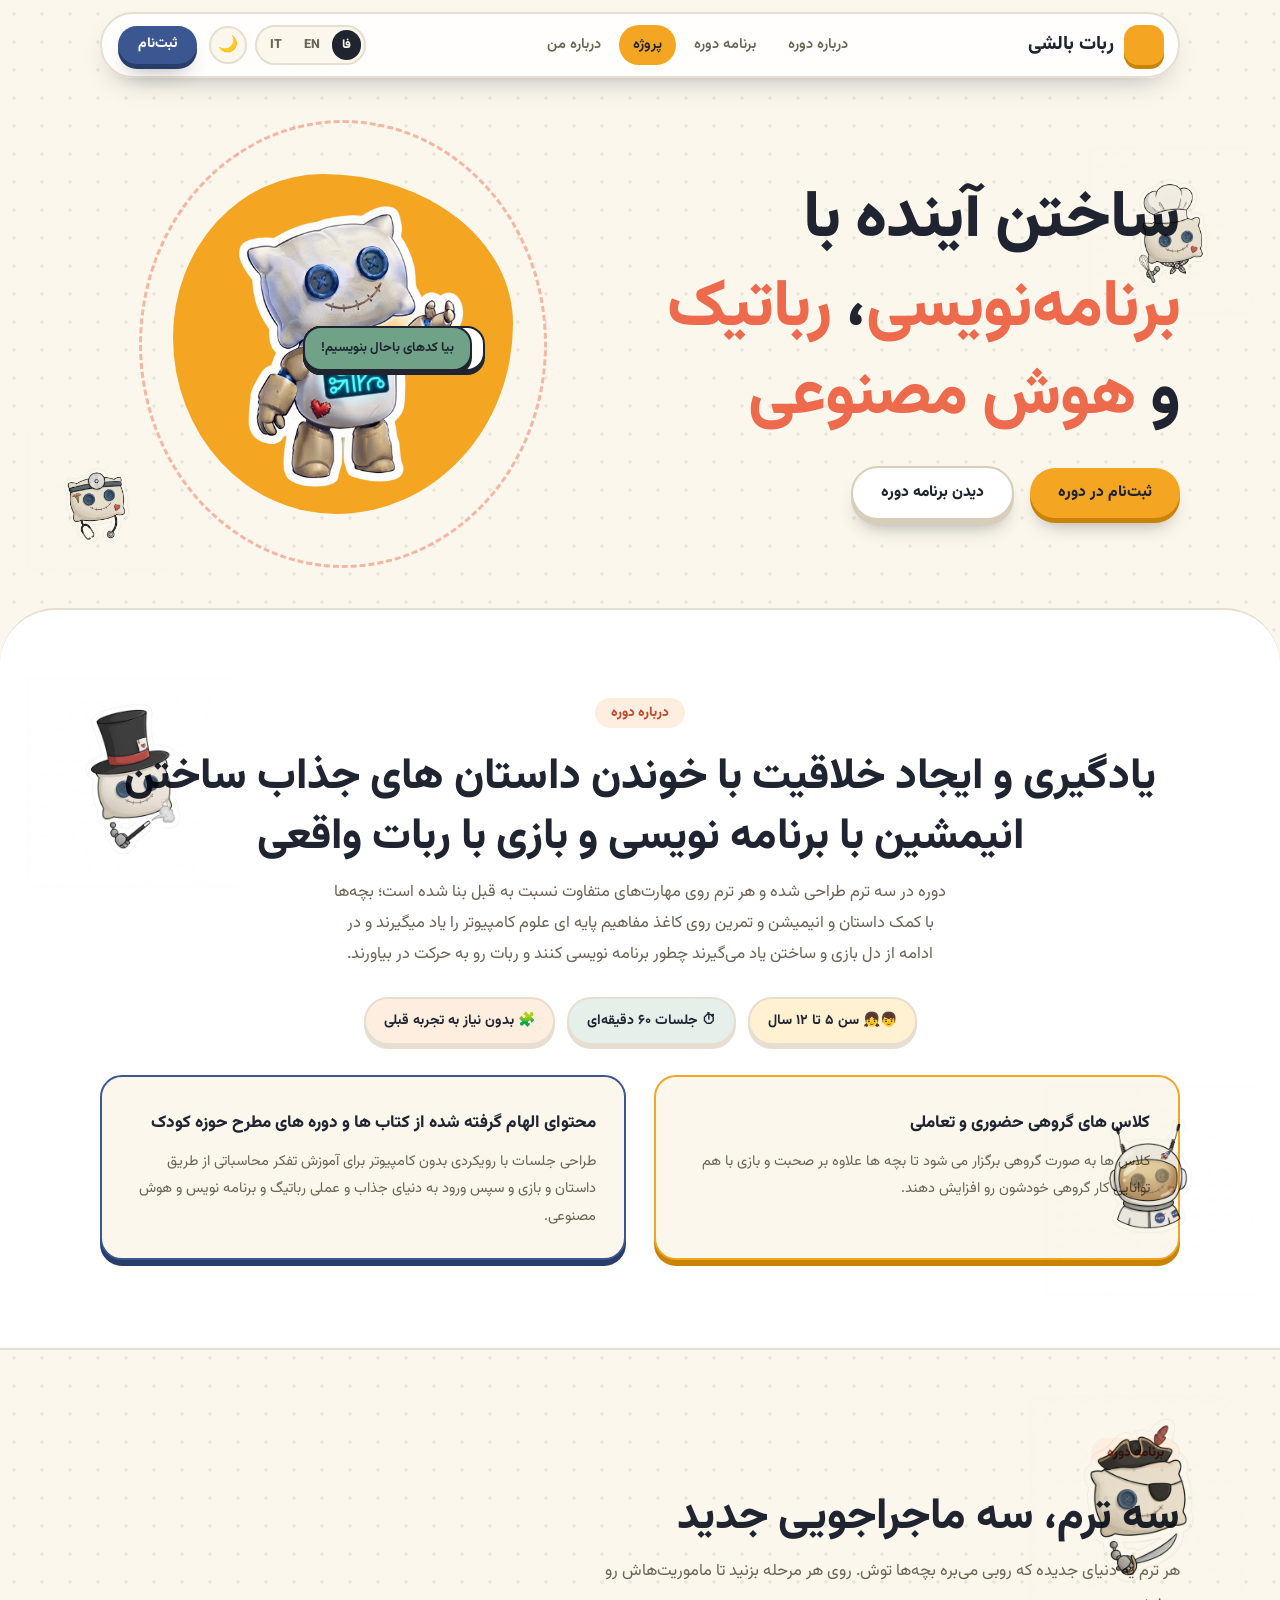
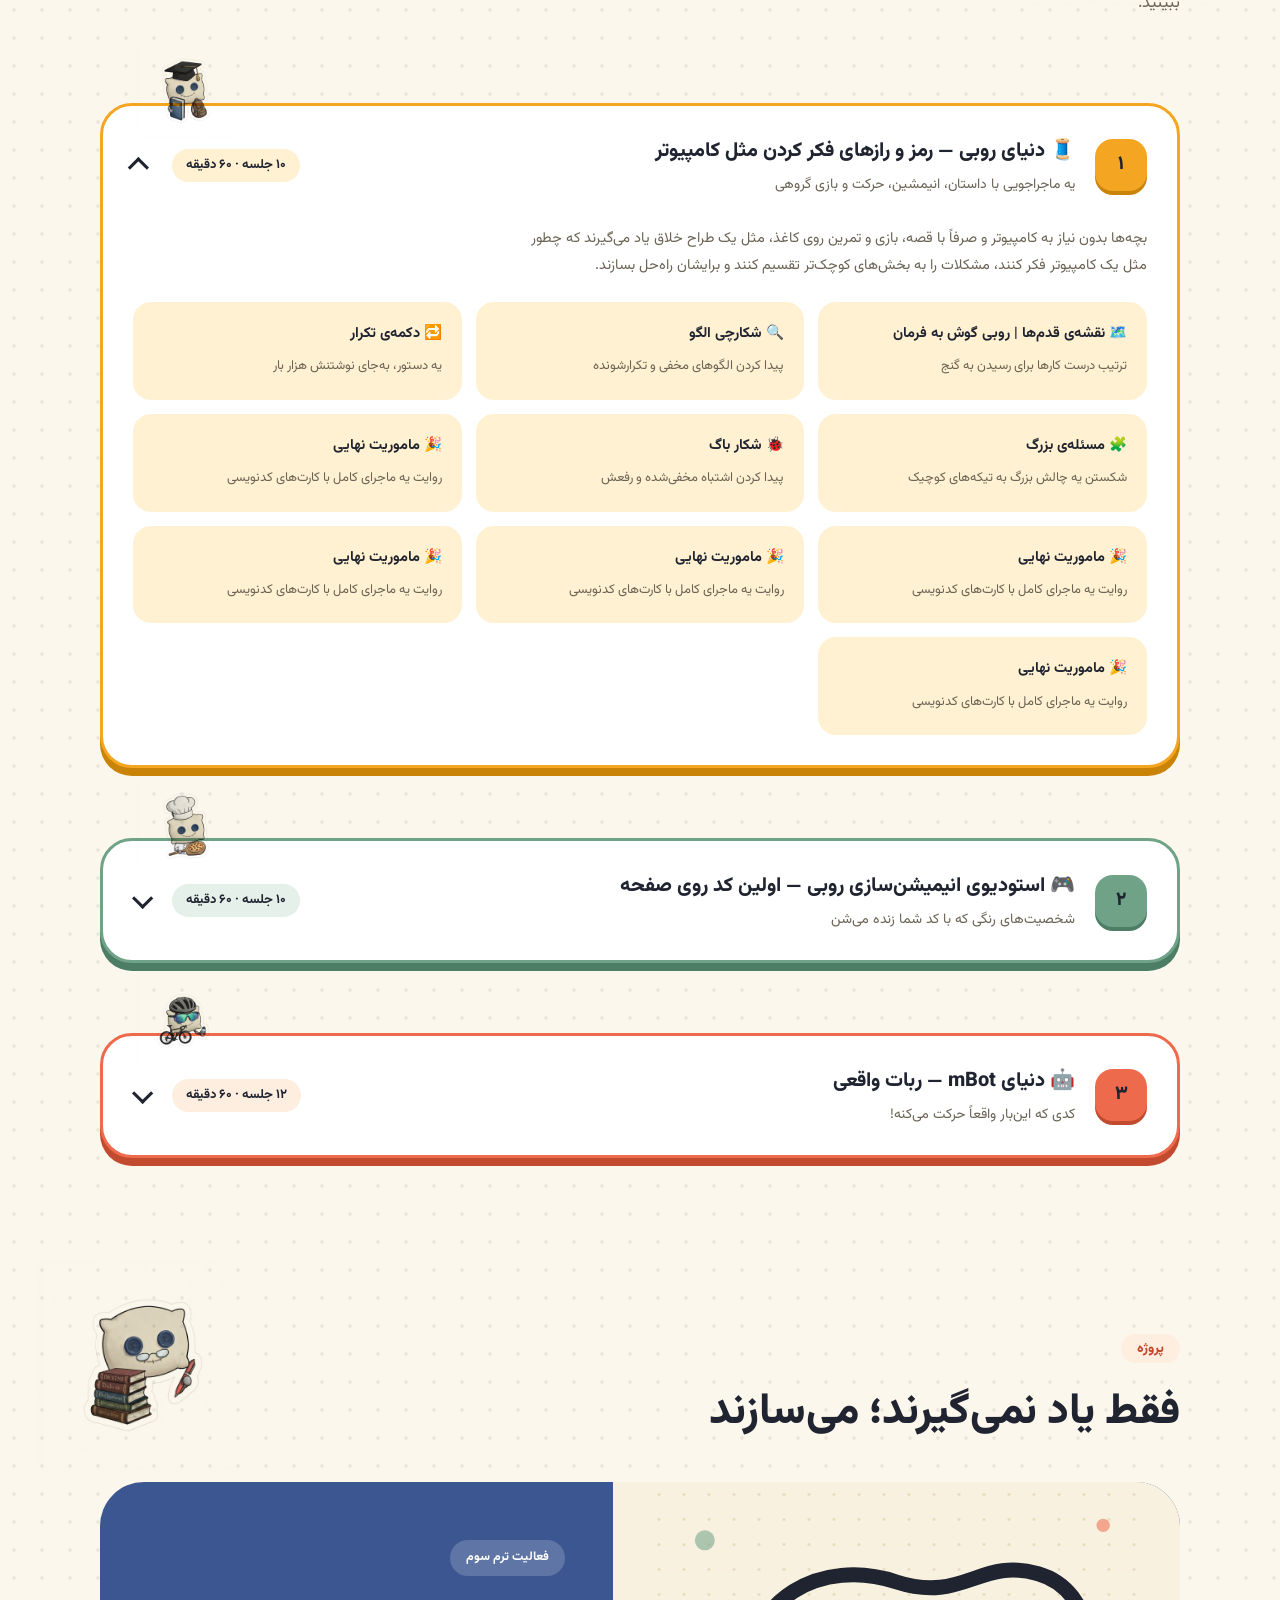
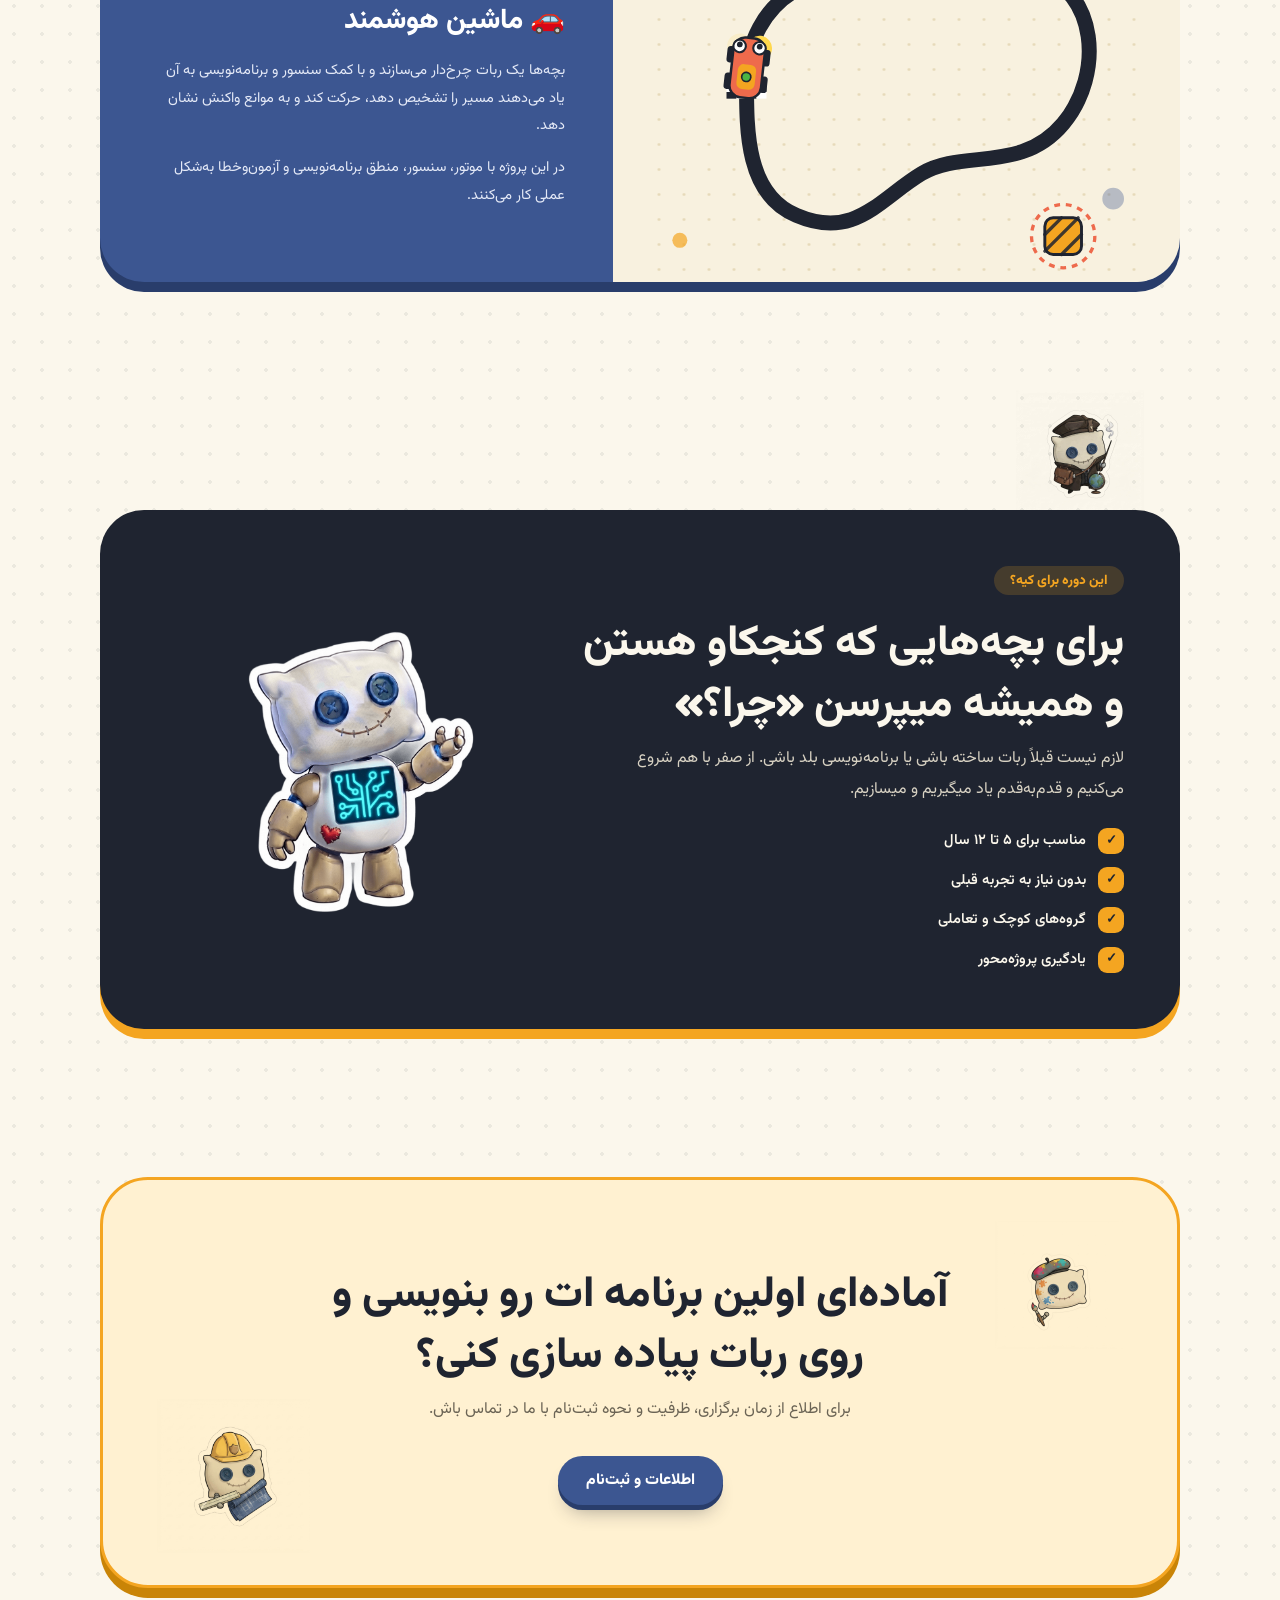
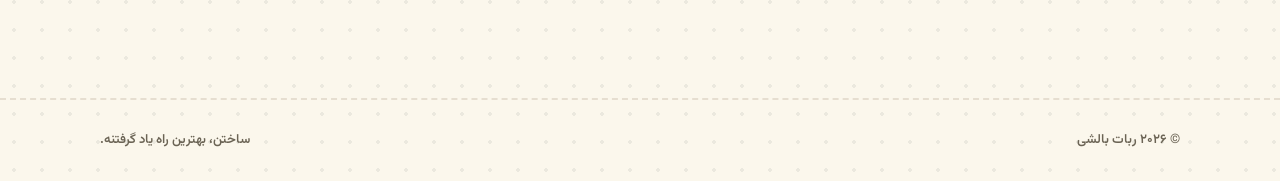
==== index.html @ 9a9e3f1a "Initial website" ====
<!DOCTYPE html>
<html lang="fa" dir="rtl">
<head>
<meta charset="UTF-8">
<meta name="viewport" content="width=device-width, initial-scale=1.0">
<title>ربات بالشی | دوره رباتیک و برنامه‌نویسی کودکان</title>

<script>document.documentElement.classList.add('js');</script>
<link rel="preconnect" href="https://fonts.googleapis.com">
<link rel="preconnect" href="https://fonts.gstatic.com" crossorigin>
<link href="https://fonts.googleapis.com/css2?family=Fredoka:wght@500;600;700&family=Vazirmatn:wght@400;500;600;700;800&display=swap" rel="stylesheet">

<link rel="stylesheet" href="style.css">
</head>
<body>

<!-- استیکر شناور ثابت در گوشه صفحه -->
<!-- <div class="floating-sticker">
  <img src="assets/pillowBot_student.jpg" alt="ربات بالشی">
</div> -->

<header>
  <div class="wrap nav">
    <a href="#" class="brand"><span class="brand-mark"></span>ربات بالشی</a>
    <nav class="nav-links">
      <a href="#about" data-i18n="nav_about">درباره دوره</a>
      <a href="#curriculum" data-i18n="nav_curriculum">برنامه دوره</a>
      <a href="#project" data-i18n="nav_project">نمونه پروژه</a>
      <a href="instructor.html" data-i18n="nav_instructor">درباره من</a>
    </nav>
    <div class="nav-right">
      <div class="switcher">
        <div class="lang-group" role="group" aria-label="Language">
          <button class="lang-btn" data-lang="fa" onclick="setLang('fa')">فا</button>
          <button class="lang-btn" data-lang="en" onclick="setLang('en')">EN</button>
          <button class="lang-btn" data-lang="it" onclick="setLang('it')">IT</button>
        </div>
        <button class="theme-btn" id="themeBtn" onclick="toggleTheme()" aria-label="Toggle theme">🌙</button>
      </div>
      <a href="#register" class="nav-cta" data-i18n="nav_cta">ثبت‌نام</a>
    </div>
  </div>
</header>

<main>
  <!-- HERO -->
  <section class="hero" style="position: relative;">
    <!-- استیکرهای پس‌زمینه در بخش هیرو -->
    <img src="assets/pillowBot_chef.jpg" alt="ربات" class="moving-sticker pos-hero-1" data-depth="16" draggable="false">
    <img src="assets/pillowBot_doctor.jpg" alt="ربات" class="moving-sticker pos-hero-2" data-depth="24" draggable="false">

    <div class="wrap hero-grid">
      <div>
        <h1 data-i18n="hero_h1">ساختن آینده با کدنویسی، رباتیک و هوش مصنوعی</h1>
        <div class="hero-actions">
          <a href="#register" class="btn btn-solid" data-i18n="btn_register">ثبت‌نام در دوره</a>
          <a href="#curriculum" class="btn btn-ghost" data-i18n="btn_curriculum">دیدن برنامه دوره</a>
        </div>
      </div>

      <div class="hero-art">
        <div class="art-blob" data-depth="-10"></div>
          <div class="speech speech-1" data-i18n="speech_1">سلام! من ربات بالشی ام 👋</div>
          <div class="speech speech-2" data-i18n="speech_2">بیا با کمک ربات بالشی یه ربات بسازیم!</div>
          <div class="speech speech-3" data-i18n="speech_3">بیا کدهای باحال بنویسیم!</div>
        <!-- جایگزینی ربات متنی با عکس واقعی -->
        <img src="assets/pillowBot.png" alt="ربات بالشی" class="robot-head-img" data-depth="12" draggable="false">
      </div>
    </div>
  </section>

  <!-- ABOUT / SOURCES -->
  <section class="about" id="about" style="position: relative;">
    <!-- استیکرهای پس‌زمینه در بخش درباره -->
    <img src="assets/pillowBot_majic.jpg" alt="ربات" class="moving-sticker pos-about-1" data-depth="14" draggable="false">
    <img src="assets/pillowBot_nasa.jpg" alt="ربات" class="moving-sticker pos-about-2" data-depth="-14" draggable="false">

    <div class="wrap">
      <div class="kicker" data-i18n="about_kicker">درباره دوره</div>
      <h2 data-i18n="about_h2" class="text-center">یادگیری قدم‌به‌قدم، از بازی تا کدنویسی واقعی</h2>
      <p class="lede" data-i18n="about_lede">
        دوره در سه ترم پشت‌سرهم طراحی شده و هر ترم روی مهارت‌های ترم قبل بنا می‌شود؛ بچه‌ها بدون این‌که حس کنند دارند «درس» می‌خوانند، مفاهیم اصلی علوم کامپیوتر را از دل بازی و ساختن یاد می‌گیرند.
      </p>
      <div class="fact-row">
        <div class="fact-chip" data-i18n="fact1">👦 سن ۶ تا ۱۰ سال</div>
        <div class="fact-chip" data-i18n="fact2">⏱ جلسات ۶۰ دقیقه‌ای</div>
        <div class="fact-chip" data-i18n="fact3">🧩 بدون نیاز به تجربه قبلی</div>
      </div>

      <div class="about-grid">
        <div class="about-card reveal">
          <h3 data-i18n="card1_title">گروه کوچک، توجه بیشتر</h3>
          <p data-i18n="card1_p">هر گروه فقط ۵ کودک است تا هر بچه در طول جلسه واقعاً دست‌به‌کار شود، نه فقط تماشا کند.</p>
        </div>
        <div class="about-card reveal">
          <h3 data-i18n="card2_title">منبع و الهام‌بخش دوره</h3>
          <p data-i18n="card2_p">
            ترم اول این دوره بر پایه‌ی کتاب <b>«سلام روبی: ماجراجویی در دنیای کدنویسی»</b>
            نوشته‌ی <b>لیندا لیوکاس</b> طراحی شده؛ رویکردی بدون کامپیوتر برای آموزش
            تفکر محاسباتی از طریق داستان و بازی.
          </p>
          <!-- <div class="source-line">
            <span>📖</span>
            <span data-i18n="source_line">ترم‌های بعدی بر پایه‌ی محیط بصری <b>اسکرچ</b> و ربات آموزشی <b>mBot</b> ادامه پیدا می‌کنند.</span>
          </div> -->
        </div>
      </div>
    </div>
  </section>

  <!-- CURRICULUM -->
  <section class="curriculum" id="curriculum" style="position: relative;">
    <!-- استیکر پس‌زمینه در بخش برنامه دوره -->
    <img src="assets/pillowBot_pirate.jpg" alt="ربات" class="moving-sticker pos-curr-1" data-depth="18" draggable="false">

    <div class="wrap">
      <div class="kicker" data-i18n="curriculum_kicker">برنامه دوره</div>
      <h2 data-i18n="curriculum_h2">سه ترم، سه دنیای ماجراجویی</h2>
      <p class="lede" data-i18n="curriculum_lede">هر ترم یه دنیای جدیده که روبی می‌بره بچه‌ها توش. روی هر مرحله بزنید تا ماموریت‌هاش رو ببینید.</p>

      <div class="levels">
        <div class="level active">
        <!-- ربات این دوره: فقط src را عوض کن (فعلاً عکس تکراری است) -->
        <div class="level-mascot"><img src="assets/pillowBot_student.jpg" alt="" draggable="false"></div>
          <div class="level-head" onclick="this.parentElement.classList.toggle('active')">
            <div class="level-num">۱</div>
            <div>
              <div class="level-title" data-i18n="level1_title">🧵 دنیای سلام روبی — بدون کامپیوتر</div>
              <div class="level-sub" data-i18n="level1_sub">یه ماجراجویی با داستان، حرکت و بازی گروهی</div>
            </div>
            <div class="level-meta" data-i18n="level1_meta">۱۲ جلسه · ۶۰ دقیقه</div>
          </div>
          <div class="level-body">
            <p class="level-desc" data-i18n="level1_desc">
              بدون این‌که حتی یه کامپیوتر لمس کنن، بچه‌ها با قصه، بازی و حرکت توی کلاس،
              مثل یه کاراگاه رمزها رو کشف می‌کنن و برای دنیای بعدی آماده می‌شن.
            </p>
            <div class="unit-grid">
              <div class="unit"><b data-i18n="l1u1b"></b><span data-i18n="l1u1s"></span></div>
              <div class="unit"><b data-i18n="l1u2b"></b><span data-i18n="l1u2s"></span></div>
              <div class="unit"><b data-i18n="l1u3b"></b><span data-i18n="l1u3s"></span></div>
              <div class="unit"><b data-i18n="l1u4b"></b><span data-i18n="l1u4s"></span></div>
              <div class="unit"><b data-i18n="l1u5b"></b><span data-i18n="l1u5s"></span></div>
              <div class="unit"><b data-i18n="l1u6b"></b><span data-i18n="l1u6s"></span></div>
              <div class="unit"><b data-i18n="l1u6b"></b><span data-i18n="l1u6s"></span></div>
              <div class="unit"><b data-i18n="l1u6b"></b><span data-i18n="l1u6s"></span></div>
              <div class="unit"><b data-i18n="l1u6b"></b><span data-i18n="l1u6s"></span></div>
              <div class="unit"><b data-i18n="l1u6b"></b><span data-i18n="l1u6s">
                
              </span></div>
            </div>
          </div>
        </div>

        <div class="level">
        <!-- ربات این دوره: فقط src را عوض کن (فعلاً عکس تکراری است) -->
        <div class="level-mascot"><img src="assets/pillowBot_chef_pizza.jpg" alt="" draggable="false"></div>
          <div class="level-head" onclick="this.parentElement.classList.toggle('active')">
            <div class="level-num">۲</div>
            <div>
              <div class="level-title" data-i18n="level2_title">🎮 دنیای اسکرچ — اولین کد روی صفحه</div>
              <div class="level-sub" data-i18n="level2_sub">شخصیت‌های رنگی که با کد شما زنده می‌شن</div>
            </div>
            <div class="level-meta" data-i18n="level2_meta">به‌زودی</div>
          </div>
          <div class="level-body">
            <p class="level-desc" data-i18n="level2_desc">
              همون چیزایی که بدون کامپیوتر یاد گرفتن، این‌بار با کشیدن و چیدن قطعه‌های
              رنگی، به حرکت، صدا و بازی روی صفحه تبدیل می‌شه.
            </p>
            <div class="unit-grid">
              <div class="unit"><b data-i18n="l2u1b"></b><span data-i18n="l2u1s"></span></div>
              <div class="unit"><b data-i18n="l2u2b"></b><span data-i18n="l2u2s"></span></div>
              <div class="unit"><b data-i18n="l2u3b"></b><span data-i18n="l2u3s"></span></div>
              <div class="unit"><b data-i18n="l2u4b"></b><span data-i18n="l2u4s"></span></div>
              <div class="unit"><b data-i18n="l2u5b"></b><span data-i18n="l2u5s"></span></div>
              <div class="unit"><b data-i18n="l2u6b"></b><span data-i18n="l2u6s"></span></div>
              <div class="unit"><b data-i18n="l2u7b"></b><span data-i18n="l2u7s"></span></div>
              <div class="unit"><b data-i18n="l2u8b"></b><span data-i18n="l2u8s"></span></div>
              <div class="unit"><b data-i18n="l2u9b"></b><span data-i18n="l2u9s"></span></div>
              <div class="unit"><b data-i18n="l2u10b"></b><span data-i18n="l2u10s"></span></div>
            </div>
          </div>
        </div>

        <div class="level">
        <!-- ربات این دوره: فقط src را عوض کن (فعلاً عکس تکراری است) -->
        <div class="level-mascot"><img src="assets/pillowBot_rider.jpg" alt="" draggable="false"></div>
          <div class="level-head" onclick="this.parentElement.classList.toggle('active')">
            <div class="level-num">۳</div>
            <div>
              <div class="level-title" data-i18n="level3_title">🤖 دنیای mBot — ربات واقعی</div>
              <div class="level-sub" data-i18n="level3_sub">کدی که این‌بار واقعاً حرکت می‌کنه!</div>
            </div>
            <div class="level-meta" data-i18n="level3_meta">به‌زودی</div>
          </div>
          <div class="level-body">
            <p class="level-desc" data-i18n="level3_desc">
              کدی که تا این‌جا روی صفحه نوشتن، حالا یه ربات واقعی رو حرکت می‌ده؛ با
              سنسور و موتور، رفتار ربات خودشون رو طراحی می‌کنن.
            </p>
            <div class="unit-grid">
              <div class="unit"><b data-i18n="l3u1b"></b><span data-i18n="l3u1s"></span></div>
              <div class="unit"><b data-i18n="l3u2b"></b><span data-i18n="l3u2s"></span></div>
              <div class="unit"><b data-i18n="l3u3b"></b><span data-i18n="l3u3s"></span></div>
              <div class="unit"><b data-i18n="l3u4b"></b><span data-i18n="l3u4s"></span></div>
              <div class="unit"><b data-i18n="l3u5b"></b><span data-i18n="l3u5s"></span></div>
              <div class="unit"><b data-i18n="l3u6b"></b><span data-i18n="l3u6s"></span></div>
              <div class="unit"><b data-i18n="l3u7b"></b><span data-i18n="l3u7s"></span></div>
              <div class="unit"><b data-i18n="l3u8b"></b><span data-i18n="l3u8s"></span></div>
              <div class="unit"><b data-i18n="l3u9b"></b><span data-i18n="l3u9s"></span></div>
              <div class="unit"><b data-i18n="l3u10b"></b><span data-i18n="l310s"></span></div>
              <div class="unit"><b data-i18n="l3u11b"></b><span data-i18n="l3u11s"></span></div>
              <div class="unit"><b data-i18n="l3u12b"></b><span data-i18n="l3u12s"></span></div>
            </div>
          </div>
        </div>
      </div>
    </div>
  </section>

  <!-- PROJECT -->
  <section class="project" id="project">
    <img src="assets/pillowBot_teacher.jpg" alt="" class="moving-sticker pos-proj-1" data-depth="16" draggable="false">
    <div class="wrap">
      <div class="kicker" data-i18n="project_kicker">یک نمونه فعالیت</div>
      <h2 data-i18n="project_h2">فقط یاد نمی‌گیرند؛ می‌سازند</h2>

      <div class="project-box reveal">
        <div class="project-image">
          <!-- ربات خط‌دنبال‌کن: ربات مسیر مشکی را دنبال می‌کند؛ مانع را بکش و روی مسیر بگذار تا ربات بایستد. روی ربات بزن تا بایستد/برود. -->
          <svg id="lfScene" class="lf-scene" viewBox="0 0 600 480" aria-hidden="true">
            <defs>
              <pattern id="lfDots" width="30" height="30" patternUnits="userSpaceOnUse"><circle cx="15" cy="15" r="1.8" fill="#e6d9b8"/></pattern>
            </defs>
            <rect width="600" height="480" fill="#f8f1df"/>
            <rect width="600" height="480" fill="url(#lfDots)"/>
            <circle cx="70" cy="70" r="12" fill="#6fa287" opacity=".55"/>
            <circle cx="548" cy="52" r="8" fill="#ee6a4c" opacity=".55"/>
            <circle cx="40" cy="430" r="9" fill="#f4a521" opacity=".7"/>
            <circle cx="560" cy="380" r="13" fill="#3c5691" opacity=".35"/>
            <!-- مسیر (نوار مشکی) -->
            <path id="lfPath" d="M120 240 C120 140 210 90 300 120 C380 146 400 90 470 110 C540 130 550 230 500 290 C450 350 380 320 330 350 C280 380 250 430 180 400 C120 375 120 300 120 240 Z"
                  fill="none" stroke="#1f2430" stroke-width="18" stroke-linecap="round" stroke-linejoin="round"/>
            <!-- خط شروع -->
            <g transform="translate(96 244)" fill="#1f2430">
              <rect x="0" y="0" width="12" height="8" fill="#fff"/><rect x="12" y="0" width="12" height="8"/><rect x="24" y="0" width="12" height="8" fill="#fff"/><rect x="36" y="0" width="12" height="8"/>
              <rect x="0" y="8" width="12" height="8"/><rect x="12" y="8" width="12" height="8" fill="#fff"/><rect x="24" y="8" width="12" height="8"/><rect x="36" y="8" width="12" height="8" fill="#fff"/>
            </g>
            <!-- ربات -->
            <g id="lfBot" class="lf-bot" tabindex="0">
              <circle class="lf-gl" cx="27" cy="-12" r="15" fill="#ffd84d" opacity="0"/>
              <circle class="lf-gr" cx="27" cy="12" r="15" fill="#ffd84d" opacity="0"/>
              <g class="lf-waves" fill="none" stroke="#ee6a4c" stroke-width="4" stroke-linecap="round">
                <path d="M50 -10 A14 14 0 0 1 50 10"/><path d="M60 -18 A26 26 0 0 1 60 18"/><path d="M70 -26 A38 38 0 0 1 70 26"/>
              </g>
              <g fill="#1f2430">
                <rect x="-26" y="-26" width="20" height="9" rx="4"/><rect x="-26" y="17" width="20" height="9" rx="4"/>
                <rect x="6" y="-26" width="20" height="9" rx="4"/><rect x="6" y="17" width="20" height="9" rx="4"/>
              </g>
              <rect x="-34" y="-19" width="72" height="38" rx="14" fill="#ee6a4c" stroke="#1f2430" stroke-width="3"/>
              <rect x="-24" y="-11" width="30" height="22" rx="7" fill="#f4a521"/>
              <circle class="lf-led" cx="-9" cy="0" r="5.5" fill="#4bb543" stroke="#1f2430" stroke-width="2"/>
              <circle cx="27" cy="-12" r="7.5" fill="#fff" stroke="#1f2430" stroke-width="2.5"/><circle cx="29" cy="-12" r="3.5" fill="#1f2430"/>
              <circle cx="27" cy="12" r="7.5" fill="#fff" stroke="#1f2430" stroke-width="2.5"/><circle cx="29" cy="12" r="3.5" fill="#1f2430"/>
            </g>
            <!-- مانع (قابل کشیدن) -->
            <g id="lfObstacle" class="lf-obstacle" tabindex="0" transform="translate(500 425)">
              <circle class="lf-hint" r="38" fill="none" stroke="#ee6a4c" stroke-width="4" stroke-dasharray="7 7"/>
              <rect x="-22" y="-22" width="44" height="44" rx="10" fill="#f4a521" stroke="#1f2430" stroke-width="3.5"/>
              <path d="M-22 -2 L-2 -22 M-22 18 L18 -22 M-2 22 L22 -2" stroke="#1f2430" stroke-width="4" stroke-linecap="round" opacity=".85"/>
            </g>
          </svg>
        </div>
        <div class="project-content">
          <span class="tag" data-i18n="project_tag">فعالیت ترم سوم</span>
          <h3 data-i18n="project_title">🚗 ماشین هوشمند</h3>
          <p data-i18n="project_p1">
            بچه‌ها یک ربات چرخ‌دار می‌سازند و با کمک سنسور و برنامه‌نویسی به آن یاد
            می‌دهند مسیر را تشخیص دهد، حرکت کند و به موانع واکنش نشان دهد.
          </p>
          <p data-i18n="project_p2">در این پروژه با موتور، سنسور، منطق برنامه‌نویسی و آزمون‌وخطا به‌شکل عملی کار می‌کنند.</p>
        </div>
      </div>
    </div>
  </section>

  <!-- AUDIENCE -->
  <section class="audience">
    <div class="wrap">
      <div class="audience-box reveal">
        <img src="assets/pillowBot_traveler.jpg" alt="" class="moving-sticker pos-aud-1" draggable="false">
        <div>
          <div class="kicker" data-i18n="audience_kicker">این دوره برای کیه؟</div>
          <h2 data-i18n="audience_h2">برای بچه‌هایی که دوست دارن بفهمن «چطور کار می‌کنه؟»</h2>
          <p data-i18n="audience_p">لازم نیست قبلاً ربات ساخته باشند یا برنامه‌نویسی بلد باشند. از صفر شروع می‌کنیم و قدم‌به‌قدم جلو می‌رویم.</p>
          <div class="facts">
            <div class="fact"><span class="check">✓</span><span data-i18n="aud_fact1">مناسب برای ۶ تا ۱۰ سال</span></div>
            <div class="fact"><span class="check">✓</span><span data-i18n="aud_fact2">بدون نیاز به تجربه قبلی</span></div>
            <div class="fact"><span class="check">✓</span><span data-i18n="aud_fact3">گروه‌های کوچک، حداکثر ۵ نفر</span></div>
            <div class="fact"><span class="check">✓</span><span data-i18n="aud_fact4">یادگیری پروژه‌محور</span></div>
          </div>
        </div>
        <!-- <img src="assets/pillowBot_traveler.jpg" alt="" class="moving-sticker pos-aud-1" draggable="false"> -->
        <!-- <div class="age-box">
          <div class="age-label" data-i18n="age_label">سن مناسب</div>
          <div class="age-number" data-i18n="age_number">۶–۱۰</div>
          <div class="age-line" data-i18n="age_line1">سطح: مقدماتی</div>
          <div class="age-line" data-i18n="age_line2">پیش‌نیاز: ندارد</div>
        </div> -->
        <img src="assets/pillowBot.png" alt="ربات بالشی" class="robot-head-img" data-depth="12" draggable="false">
      </div>
    </div>
  </section>

  <!-- CTA -->
  <section class="cta" id="register">
    <div class="wrap reveal">
      <img src="assets/pillowBot_enginner.jpg" alt="" class="moving-sticker pos-cta-1" draggable="false">
      <img src="assets/pillowBot_painter.jpg" alt="" class="moving-sticker pos-cta-2" draggable="false">
      <h2 data-i18n="cta_h2">آماده‌ای اولین رباتت رو بسازی؟ 🤖</h2>
      <p data-i18n="cta_p">برای اطلاع از زمان برگزاری، ظرفیت و نحوه ثبت‌نام با ما در تماس باش.</p>
      <a href="https://t.me/Pill0wman" class="btn btn-solid" onclick="window.location.href='https://t.me/Pill0wman'; return false;">اطلاعات و ثبت‌نام</a>
    </div>
  </section>
</main>

<footer>
  <div class="wrap footer-inner">
    <span data-i18n="footer_copy">© ۲۰۲۶ ربات بالشی</span>
    <span data-i18n="footer_tag">ساختن، بهترین راه یاد گرفتنه.</span>
  </div>
</footer>

<script src="script.js"></script>
</body>
</html>
---- style.css ----
/* =====================================================================
   ربات بالشی — style.css
   1. Variables   2. Base   3. Header   4. Buttons   5. Hero
   6. Mascots & effects   7. Sections   8. About   9. Curriculum
   10. Audience   11. Project (line follower)   12. Instructor
   13. CTA   14. Footer   15. Reveal & motion   16. Responsive
   ===================================================================== */

/* ---------- 1. VARIABLES ---------- */
:root{
  --ink:#1f2430;
  --paper:#fbf7ec;
  --panel:#ffffff;
  --line:#e6ded0;
  --line-strong:#d8cdb8;
  --muted:#6b6455;
  --marigold:#f4a521;
  --marigold-deep:#c98407;
  --marigold-soft:#fff1d1;
  --coral:#ee6a4c;
  --coral-deep:#c24a2e;
  --coral-soft:#fdeee0;
  --indigo:#3c5691;
  --indigo-deep:#293d6b;
  --indigo-soft:#e7ecf7;
  --sage:#6fa287;
  --sage-deep:#4d7d64;
  --sage-soft:#e5f0ea;
  --dot:rgba(31,36,48,.07);
  --radius-lg:32px;
  --radius-md:22px;
  --font-display:"Fredoka","Vazirmatn",sans-serif;
  --ease:cubic-bezier(.2,.8,.2,1);
}
@media (prefers-color-scheme: dark){
  :root:not([data-theme="light"]){
    --ink:#f1ede1;
    --paper:#17181c;
    --panel:#202127;
    --line:#33343b;
    --line-strong:#454651;
    --muted:#b0aa9d;
    --indigo-soft:#232a3c;
    --sage-soft:#1c2b24;
    --marigold-soft:#3a2f18;
    --coral-soft:#3a2a1c;
    --dot:rgba(241,237,225,.06);
  }
}
:root[data-theme="dark"]{
  --ink:#f1ede1;
  --paper:#17181c;
  --panel:#202127;
  --line:#33343b;
  --line-strong:#454651;
  --muted:#b0aa9d;
  --indigo-soft:#232a3c;
  --sage-soft:#1c2b24;
  --marigold-soft:#3a2f18;
  --coral-soft:#3a2a1c;
  --dot:rgba(241,237,225,.06);
}

/* ---------- 2. BASE ---------- */
*{box-sizing:border-box;margin:0;padding:0}
html{scroll-behavior:smooth;scroll-padding-top:96px}
body{
  font-family:"Vazirmatn",sans-serif;
  background:var(--paper);
  background-image:radial-gradient(var(--dot) 1.6px,transparent 1.6px);
  background-size:28px 28px;
  color:var(--ink);
  line-height:1.9;
  overflow-x:hidden;
  transition:background-color .2s,color .2s;
}
a{color:inherit;text-decoration:none}
img{max-width:100%;display:block}
button{font-family:inherit}
.wrap{width:min(1080px,calc(100% - 40px));margin:auto}
.text-center{text-align:center}

h1,h2,h3{font-family:var(--font-display);font-weight:800}
:focus-visible{outline:3px solid var(--indigo);outline-offset:3px;border-radius:8px}
:root[data-theme="dark"] :focus-visible{outline-color:var(--marigold)}

/* ---------- 3. HEADER (floating pill) ---------- */
header{position:sticky;top:0;z-index:50;padding:12px 0;pointer-events:none}
.nav{
  pointer-events:auto;
  height:66px;padding-inline:14px 16px;
  display:flex;align-items:center;justify-content:space-between;gap:16px;
  background:color-mix(in srgb,var(--panel) 82%,transparent);
  -webkit-backdrop-filter:blur(14px);backdrop-filter:blur(14px);
  border:2px solid var(--line);border-radius:999px;
  box-shadow:0 12px 30px -16px rgba(31,36,48,.45);
}
.brand{display:flex;align-items:center;gap:10px;font-weight:800;font-size:19px;flex:none}
.brand-mark{
  width:40px;height:40px;border-radius:14px;background:var(--marigold);
  display:grid;place-items:center;font-size:21px;
  box-shadow:0 4px 0 var(--marigold-deep);
  transition:transform .3s var(--ease);
}
.brand:hover .brand-mark{transform:rotate(-10deg) scale(1.08)}
.nav-links{display:flex;gap:4px;font-size:14.5px;font-weight:600;color:var(--muted)}
.nav-links a{padding:6px 14px;border-radius:999px;transition:background-color .2s,color .2s}
.nav-links a:hover{background:var(--marigold-soft);color:var(--ink)}
.nav-links a.active{background:var(--marigold);color:#1f2430}
.nav-right{display:flex;align-items:center;gap:12px;flex:none}
.switcher{display:flex;align-items:center;gap:8px}
.lang-group{display:flex;gap:2px;background:var(--paper);border:2px solid var(--line);border-radius:999px;padding:3px}
.lang-btn{
  border:none;background:transparent;color:var(--muted);
  font-size:12.5px;font-weight:800;padding:5px 10px;border-radius:999px;cursor:pointer;
  transition:background-color .2s,color .2s,transform .15s;
}
.lang-btn:hover{color:var(--ink)}
.lang-btn:active{transform:scale(.92)}
.lang-btn.active{background:var(--ink);color:var(--paper)}
.theme-btn{
  width:38px;height:38px;border-radius:50%;background:var(--paper);border:2px solid var(--line);
  display:grid;place-items:center;cursor:pointer;font-size:16px;flex:none;
  transition:transform .3s var(--ease);
}
.theme-btn:hover{transform:rotate(25deg) scale(1.1)}
@media (max-width:860px){.nav-links{display:none}}

/* ---------- 4. BUTTONS (chunky, press-down) ---------- */
.btn,.nav-cta{
  --b:var(--marigold);--bd:var(--marigold-deep);--bt:#1f2430;
  position:relative;display:inline-flex;align-items:center;justify-content:center;
  padding:14px 28px;border:0;border-radius:999px;cursor:pointer;
  background:var(--b);color:var(--bt);
  font-weight:800;font-size:15.5px;line-height:1.4;white-space:nowrap;
  box-shadow:0 5px 0 var(--bd),0 14px 20px -10px rgba(31,36,48,.45);
  transition:transform .15s var(--ease),box-shadow .15s var(--ease),filter .2s;
  -webkit-tap-highlight-color:transparent;
}
.btn:hover,.nav-cta:hover{transform:translateY(-3px);box-shadow:0 8px 0 var(--bd),0 18px 24px -12px rgba(31,36,48,.5);filter:brightness(1.04)}
.btn:active,.nav-cta:active{transform:translateY(4px);box-shadow:0 1px 0 var(--bd)}
.btn-solid{--b:var(--marigold);--bd:var(--marigold-deep);--bt:#1f2430}
.btn-ghost{--b:var(--panel);--bd:var(--line-strong);--bt:var(--ink);border:2px solid var(--line-strong)}
.nav-cta{--b:var(--indigo);--bd:var(--indigo-deep);--bt:#fff;padding:9px 20px;font-size:14px}

/* ---------- 5. HERO ---------- */
.hero{padding:64px 0 130px}
.hero-grid{display:grid;grid-template-columns:1.05fr .95fr;gap:56px;align-items:center;position:relative}
h1{font-size:clamp(2.3rem,5.4vw,4.1rem);line-height:1.35;letter-spacing:-.5px;margin-bottom:32px}
h1 em{
  font-style:normal;color:var(--coral);
  text-decoration:none var(--marigold) 3px;text-underline-offset:.2em;text-decoration-skip-ink:none;
}
.hero-actions{display:flex;gap:16px;flex-wrap:wrap;align-items:center}

.hero-art{position:relative;width:340px;height:380px;margin:0 auto;display:grid;place-items:center}
.hero-art::before{
  content:"";position:absolute;inset:-34px;border:3px dashed var(--coral);border-radius:50%;
  opacity:.45;animation:spin 50s linear infinite;
}
.art-blob{
  position:absolute;width:340px;height:340px;background:var(--marigold);
  border-radius:44% 56% 52% 48% / 48% 44% 56% 52%;
  animation:blobMorph 9s ease-in-out infinite;
}
.speech{
  position:absolute;z-index:3;padding:8px 16px;border-radius:18px;
  background:var(--panel);color:var(--ink);border:2px solid var(--ink);
  box-shadow:0 4px 0 var(--ink);
  font-size:13px;font-weight:700;text-align:center;white-space:nowrap;width:max-content;
}
.speech-2{background:var(--indigo);color:#fff}
.speech-3{background:var(--sage);color:#1f2430}
.speech-1,.speech-2,.speech-3{
  top:50%;left:50%;margin-top:-18px;margin-left:-40px;
  animation:circleRotate 14s linear infinite;
}
.speech-1{animation-delay:0s}
.speech-2{animation-delay:-4.6s}
.speech-3{animation-delay:-9.3s}
.hero-art:hover .speech{animation-play-state:paused}   /* hover to read a bubble */

/* ---------- 6. MASCOTS & EFFECTS ---------- */
/* Every robot picture is a .moving-sticker (or .level-mascot img).
   Swap the src in index.html any time; placement lives in the .pos-* classes below. */
.moving-sticker{
  position:absolute;z-index:3;width:clamp(144px,16.5vw,255px);height:auto;
  mix-blend-mode:multiply;opacity:.95;
  cursor:pointer;-webkit-user-select:none;user-select:none;-webkit-tap-highlight-color:transparent;
  animation:stickerFloat 4.5s ease-in-out infinite;
}
:root[data-theme="dark"] .moving-sticker{mix-blend-mode:screen;opacity:.85;filter:drop-shadow(0 8px 12px rgba(0,0,0,.3))}
.moving-sticker:nth-of-type(even){animation-duration:5.4s;animation-delay:-2s}

.pos-hero-1{top:10%;right:2%;width:clamp(110px,13vw,180px)}
.pos-hero-2{bottom:16%;left:2%;width:clamp(100px,11vw,160px);animation-delay:-2s}
.pos-about-1{top:9%;left:2%}
.pos-about-2{bottom:7%;right:2%}
.pos-curr-1{top:3%;right:3%}
.pos-proj-1{top:2%;left:3%}
.pos-aud-1{bottom:calc(100% - 8px);inset-inline-start:36px;width:clamp(96px,10vw,140px)}
.pos-cta-1{bottom:8%;left:5%;width:clamp(96px,12vw,170px)}
.pos-cta-2{top:10%;right:5%;width:clamp(90px,10vw,140px)}
.pos-inst-1{top:8%;left:4%}

.floating-sticker{
  position:fixed;bottom:22px;left:22px;width:118px;z-index:1000;
  mix-blend-mode:multiply;cursor:pointer;-webkit-tap-highlight-color:transparent;
  animation:stickerFloat 3.5s ease-in-out infinite;
}
.floating-sticker img{width:100%;height:auto}
:root[data-theme="dark"] .floating-sticker{mix-blend-mode:screen;filter:drop-shadow(0 10px 15px rgba(0,0,0,.4))}

.robot-head-img{
  width:100%;max-width:340px;height:auto;border-radius:28px;object-fit:cover;
  position:relative;z-index:2;mix-blend-mode:normal;cursor:pointer;
  animation:stickerFloat 4s ease-in-out infinite;
}
:root[data-theme="dark"] .robot-head-img{mix-blend-mode:screen}

/* confetti (created by script.js when you tap a robot or a button) */
.confetti{position:fixed;z-index:2000;width:10px;height:10px;pointer-events:none;border-radius:50%}
.confetti.sq{border-radius:3px}
.confetti.star{border-radius:0;clip-path:polygon(50% 0,62% 36%,100% 38%,70% 60%,80% 100%,50% 76%,20% 100%,30% 60%,0 38%,38% 36%)}

/* ---------- 7. GENERIC SECTION ---------- */
section{padding:88px 0}
.kicker{
  display:inline-block;padding:2px 16px;margin-bottom:14px;border-radius:999px;
  background:var(--coral-soft);color:var(--coral-deep);font-weight:800;font-size:13.5px;
}
:root[data-theme="dark"] .kicker{color:var(--coral)}
h2{font-size:clamp(1.9rem,3.8vw,2.7rem);line-height:1.4;margin-bottom:14px}
.lede{color:var(--muted);max-width:620px;font-size:16.5px}

/* ---------- 8. ABOUT ---------- */
.about{
  background:var(--panel);border-block:2px solid var(--line);
  border-radius:56px 56px 0 0;margin-top:-56px;z-index:2;
}
.about .kicker{display:table;margin-inline:auto}
.about .lede{margin-inline:auto;text-align:center}
.fact-row{display:flex;flex-wrap:wrap;gap:12px;margin:26px 0 30px;justify-content:center}
.fact-chip{
  background:var(--paper);border:2px solid var(--line);padding:9px 18px;border-radius:999px;
  font-size:14px;font-weight:700;display:flex;align-items:center;gap:6px;cursor:default;
  box-shadow:0 4px 0 var(--line);transition:transform .2s var(--ease);
}
.fact-chip:nth-child(1){background:var(--marigold-soft)}
.fact-chip:nth-child(2){background:var(--sage-soft)}
.fact-chip:nth-child(3){background:var(--coral-soft)}
.fact-chip:hover{transform:translateY(-3px) rotate(-2deg)}
.about-grid{display:grid;grid-template-columns:1fr 1fr;gap:28px;align-items:stretch;margin-top:10px}
.about-card{
  background:var(--paper);border:2px solid var(--line);border-radius:var(--radius-md);padding:28px;
  box-shadow:0 6px 0 var(--line);transition:transform .25s var(--ease);
}
.about-card:hover{transform:translateY(-4px)}
.about-card:nth-child(1){border-color:var(--marigold);box-shadow:0 6px 0 var(--marigold-deep)}
.about-card:nth-child(2){border-color:var(--indigo);box-shadow:0 6px 0 var(--indigo-deep)}
.about-card h3{font-size:17px;margin-bottom:10px}
.about-card p{font-size:14.5px;color:var(--muted)}
.source-line{display:flex;gap:10px;align-items:flex-start;font-size:14px;color:var(--muted);padding-top:14px;margin-top:14px;border-top:2px dashed var(--line)}
.source-line b{color:var(--ink)}

/* ---------- 9. CURRICULUM ---------- */
.curriculum{background:transparent}
.levels{margin-top:84px;display:flex;flex-direction:column;gap:70px}

.level{
  --lvl:var(--marigold);--lvl-deep:var(--marigold-deep);--lvl-soft:var(--marigold-soft);
  position:relative;background:var(--panel);
  border:3px solid var(--lvl);border-radius:var(--radius-lg);
  box-shadow:0 8px 0 var(--lvl-deep);
  transition:transform .25s var(--ease);
}
.level:nth-of-type(2){--lvl:var(--sage);--lvl-deep:var(--sage-deep);--lvl-soft:var(--sage-soft)}
.level:nth-of-type(3){--lvl:var(--coral);--lvl-deep:var(--coral-deep);--lvl-soft:var(--coral-soft)}
.level-head{display:flex;gap:20px;align-items:center;padding:26px 30px;cursor:pointer;-webkit-user-select:none;user-select:none;border-radius:var(--radius-lg)}
.level-head::after{
  content:"";flex:none;width:12px;height:12px;margin-inline-start:4px;
  border-right:3.5px solid var(--ink);border-bottom:3.5px solid var(--ink);
  transform:rotate(45deg) translateY(-3px);transition:transform .35s var(--ease);
}
.level.active .level-head::after{transform:rotate(225deg) translateY(-3px)}
.level-head:hover .level-num{transform:scale(1.1) rotate(-6deg)}
.level-num{
  flex:none;width:52px;height:52px;border-radius:18px;
  background:var(--lvl);color:#1f2430;
  display:grid;place-items:center;font-weight:800;font-size:19px;
  box-shadow:0 4px 0 var(--lvl-deep);transition:transform .25s var(--ease);
}
.level.active .level-num{animation:badgePop .6s var(--ease)}
.level-title{font-size:20px;font-weight:800;margin-bottom:2px}
.level-sub{color:var(--muted);font-size:14px}
.level-meta{
  margin-inline-start:auto;flex:none;text-align:end;font-size:13px;font-weight:700;color:var(--ink);
  white-space:nowrap;background:var(--lvl-soft);padding:4px 14px;border-radius:999px;
}
.level-body{
  padding:0 30px;max-height:0;overflow:hidden;opacity:0;visibility:hidden;
  transition:max-height .6s var(--ease),opacity .35s,padding .35s,visibility .35s;
}
.level.active .level-body{max-height:3200px;opacity:1;visibility:visible;padding-bottom:30px}
.level-desc{color:var(--muted);font-size:14.5px;max-width:640px;margin-bottom:22px}

.unit-grid{display:grid;grid-template-columns:repeat(3,1fr);gap:14px}
.unit{
  background:var(--lvl-soft);border:2px solid transparent;border-radius:18px;padding:16px 18px;cursor:pointer;
  transition:transform .2s var(--ease),border-color .2s,box-shadow .2s;
}
.unit:hover{transform:translateY(-4px) rotate(-1.2deg);border-color:var(--lvl);box-shadow:0 6px 0 var(--lvl)}
.unit b{display:block;font-size:14.5px;margin-bottom:4px}
.unit span{font-size:13px;color:var(--muted)}

/* the robot that sits on top of each course card */
.level-mascot{position:absolute;top:-64px;inset-inline-end:34px;width:96px;z-index:2;mix-blend-mode:multiply}
.level-mascot img{
  width:100%;height:auto;cursor:pointer;-webkit-tap-highlight-color:transparent;
  animation:stickerFloat 4s ease-in-out infinite;transform-origin:50% 100%;
}
.level:nth-of-type(2) .level-mascot img{animation-delay:-1.3s}
.level:nth-of-type(3) .level-mascot img{animation-delay:-2.6s}
.level.active .level-mascot{animation:mascotHello .8s var(--ease)}
:root[data-theme="dark"] .level-mascot{mix-blend-mode:screen}

/* ---------- 10. AUDIENCE ---------- */
.audience{padding-top:140px}
.audience-box{
  position:relative;background:#1f2430;color:#fbf7ec;
  border-radius:44px;padding:56px;
  display:grid;grid-template-columns:1.2fr .8fr;gap:50px;align-items:center;
  box-shadow:0 10px 0 var(--marigold);
}
:root[data-theme="dark"] .audience-box{background:#292b35}
.audience-box .kicker{background:rgba(244,165,33,.18);color:var(--marigold)}
.audience-box p{color:#d8d2c3;max-width:520px}
.facts{margin-top:22px;display:grid;gap:12px}
.fact{display:flex;gap:12px;align-items:center;font-size:14.5px;font-weight:600}
.check{width:26px;height:26px;border-radius:9px;background:var(--marigold);color:#1f2430;display:grid;place-items:center;font-size:13px;font-weight:800;flex:none}
.age-box{
  background:#fbf7ec;color:#1f2430;border-radius:28px;padding:30px;
  transform:rotate(2deg);transition:transform .35s var(--ease);
}
.age-box:hover{transform:rotate(0) scale(1.03)}
.age-label{color:#6b6455;font-size:13px;font-weight:600}
.age-number{font-family:var(--font-display);font-size:60px;font-weight:800;margin:2px 0 14px;color:var(--coral);text-shadow:3px 3px 0 var(--marigold)}
.age-line{border-top:2px dashed #e6ded0;padding-top:12px;margin-top:12px;font-size:13.5px;font-weight:600}

/* ---------- 11. PROJECT — line follower ---------- */
.project{position:relative}
.project-box{
  margin-top:44px;display:grid;grid-template-columns:1.05fr .95fr;
  border-radius:44px;overflow:hidden;background:var(--indigo);color:#fff;
  box-shadow:0 10px 0 var(--indigo-deep);
}
.project-image{position:relative;min-height:400px;background:#f8f1df}
.lf-scene{position:absolute;inset:0;width:100%;height:100%;display:block;touch-action:none;-webkit-user-select:none;user-select:none}
.lf-scene text{font-family:inherit}
.lf-obstacle{cursor:grab}
.lf-obstacle:active{cursor:grabbing}
.lf-obstacle:focus-visible{outline:3px solid var(--indigo);outline-offset:4px}
.lf-hint{transform-box:fill-box;transform-origin:center;animation:hintPulse 1.8s ease-in-out infinite}
.lf-scene.touched .lf-hint{display:none}
.lf-bot{cursor:pointer}
.lf-bot:focus-visible{outline:3px solid var(--indigo);outline-offset:4px}
.lf-waves,.lf-gl,.lf-gr{pointer-events:none}
.lf-waves{opacity:0;transition:opacity .2s}
.lf-blocked .lf-waves{opacity:1;animation:wavePulse .9s ease-in-out infinite}
.project-content{padding:48px;display:flex;flex-direction:column;justify-content:center}
.project-content h3{font-size:28px;margin-bottom:12px}
.project-content p{color:#e4e9f7;margin-bottom:14px;font-size:14.5px}
.tag{display:inline-block;width:fit-content;background:rgba(255,255,255,.18);padding:6px 16px;border-radius:999px;font-size:12.5px;font-weight:700;margin-bottom:16px}

/* ---------- 12. INSTRUCTOR ---------- */
.instructor{background:var(--panel);border-block:2px solid var(--line);position:relative}
.instructor-grid{display:grid;grid-template-columns:.6fr 1.4fr;gap:44px;align-items:center;margin-top:36px}
.avatar{
  width:100%;aspect-ratio:1/1;border-radius:var(--radius-lg);background:var(--indigo);
  border:4px solid var(--ink);box-shadow:8px 8px 0 var(--marigold);
  display:grid;place-items:center;font-size:64px;color:var(--paper);
  transition:transform .3s var(--ease);
}
.avatar:hover{transform:rotate(-3deg) scale(1.03)}
.instructor-bio p{color:var(--muted);font-size:15px;margin-bottom:14px;max-width:620px}
.instructor-name{font-size:24px;font-weight:800;margin-bottom:4px}
.instructor-role{color:var(--coral-deep);font-weight:700;font-size:14.5px;margin-bottom:18px}
:root[data-theme="dark"] .instructor-role{color:var(--coral)}
.cred-row{display:flex;flex-wrap:wrap;gap:10px;margin-top:18px}
.cred-chip{background:var(--indigo-soft);border-radius:999px;padding:8px 16px;font-size:13.5px;font-weight:700;transition:transform .2s var(--ease)}
.cred-chip:hover{transform:translateY(-3px) rotate(-2deg)}

/* ---------- 13. CTA ---------- */
.cta{text-align:center;padding:60px 0 110px}
.cta .wrap{
  position:relative;padding:80px 28px;border-radius:48px;
  background:var(--marigold-soft);border:3px solid var(--marigold);box-shadow:0 10px 0 var(--marigold-deep);
}
.cta h2{max-width:640px;margin:0 auto 14px;position:relative;z-index:2}
.cta p{color:var(--muted);max-width:520px;margin:0 auto 30px;position:relative;z-index:2}
.cta .btn{position:relative;z-index:2}
.cta .btn-solid{--b:var(--indigo);--bd:var(--indigo-deep);--bt:#fff}

/* ---------- 14. FOOTER ---------- */
footer{border-top:2px dashed var(--line);padding:28px 0;color:var(--muted);font-size:13px;font-weight:600}
.footer-inner{display:flex;justify-content:space-between;flex-wrap:wrap;gap:8px}

/* ---------- 15. REVEAL & MOTION ---------- */
.js .reveal{opacity:0;transform:translateY(28px) scale(.97);transition:opacity .7s var(--ease),transform .7s var(--ease)}
.js .reveal.in{opacity:1;transform:none}

@keyframes stickerFloat{0%,100%{transform:translateY(0) rotate(0)}50%{transform:translateY(-12px) rotate(4deg)}}
@keyframes circleRotate{from{transform:rotate(0) translate(200px) rotate(0)}to{transform:rotate(360deg) translate(200px) rotate(-360deg)}}
@keyframes blobMorph{
  0%,100%{border-radius:44% 56% 52% 48% / 48% 44% 56% 52%;transform:rotate(-6deg)}
  50%{border-radius:56% 44% 46% 54% / 54% 56% 44% 46%;transform:rotate(6deg)}
}
@keyframes spin{to{transform:rotate(360deg)}}
@keyframes badgePop{0%{transform:scale(1)}40%{transform:scale(1.35) rotate(-10deg)}100%{transform:scale(1)}}
@keyframes mascotHello{0%{transform:translateY(0)}35%{transform:translateY(-26px) rotate(-8deg)}70%{transform:translateY(0) rotate(4deg)}100%{transform:none}}
@keyframes hintPulse{0%,100%{transform:scale(.9);opacity:.9}50%{transform:scale(1.15);opacity:.3}}
@keyframes wavePulse{0%,100%{opacity:.3}50%{opacity:1}}

@media (prefers-reduced-motion:reduce){
  html{scroll-behavior:auto}
  *,*::before,*::after{animation:none!important;transition:none!important}
  .js .reveal{opacity:1;transform:none}
  /* no orbit: the three speech bubbles sit still around the robot */
  .speech-1,.speech-2,.speech-3{margin:0;transform:none}
  .speech-1{top:2%;left:-14%}
  .speech-2{top:46%;left:auto;right:-18%}
  .speech-3{top:auto;bottom:2%;left:-8%}
}

/* ---------- 16. RESPONSIVE ---------- */
@media (max-width:900px){
  .hero{padding:36px 0 110px}
  .hero-grid{grid-template-columns:1fr;gap:70px}
  .hero-art{height:auto;display:flex;flex-direction:column;align-items:center}
  .hero-art::before,.art-blob{display:none}
  .speech-1,.speech-2,.speech-3{position:static;animation:none;transform:none;margin:0 0 10px;white-space:normal}
  .robot-head-img{max-width:280px}
  .about-grid,.audience-box,.project-box,.instructor-grid{grid-template-columns:1fr}
  .audience-box{padding:36px 28px}
  .project-image{min-height:0;aspect-ratio:600/480}
  .project-content{padding:32px 28px}
  .instructor-grid .avatar{max-width:220px;margin:0 auto}
  /* mascots become soft background decoration on small screens */
  .moving-sticker{width:84px;opacity:.6;pointer-events:none}
  .pos-aud-1{opacity:.95;pointer-events:auto}
  .pos-hero-1{top:auto;bottom:14px;right:5%}
  .pos-hero-2{bottom:14px;left:5%}
  .pos-curr-1,.pos-about-1,.pos-about-2,.pos-proj-1,.pos-inst-1{display:none}   /* keep phones uncluttered */
  .floating-sticker{width:80px;bottom:14px;left:14px}
}
@media (max-width:760px){
  .unit-grid{grid-template-columns:1fr}
  .level-head{flex-wrap:wrap;padding:24px 20px}
  .level-meta{margin-inline-start:0}
  .level-body{padding-inline:20px}
  .level-mascot{width:78px;top:-52px;inset-inline-end:20px}
  .cta .wrap{padding:60px 20px}
}
@media (max-width:520px){
  .brand{font-size:0;gap:0}         /* keep the logo mark, hide the name on tiny screens */
  .nav{gap:8px;padding-inline:10px}
  .nav-right,.switcher{gap:6px}
  .nav-cta{padding:8px 14px;font-size:13px}
  .lang-btn{padding:5px 8px}
}
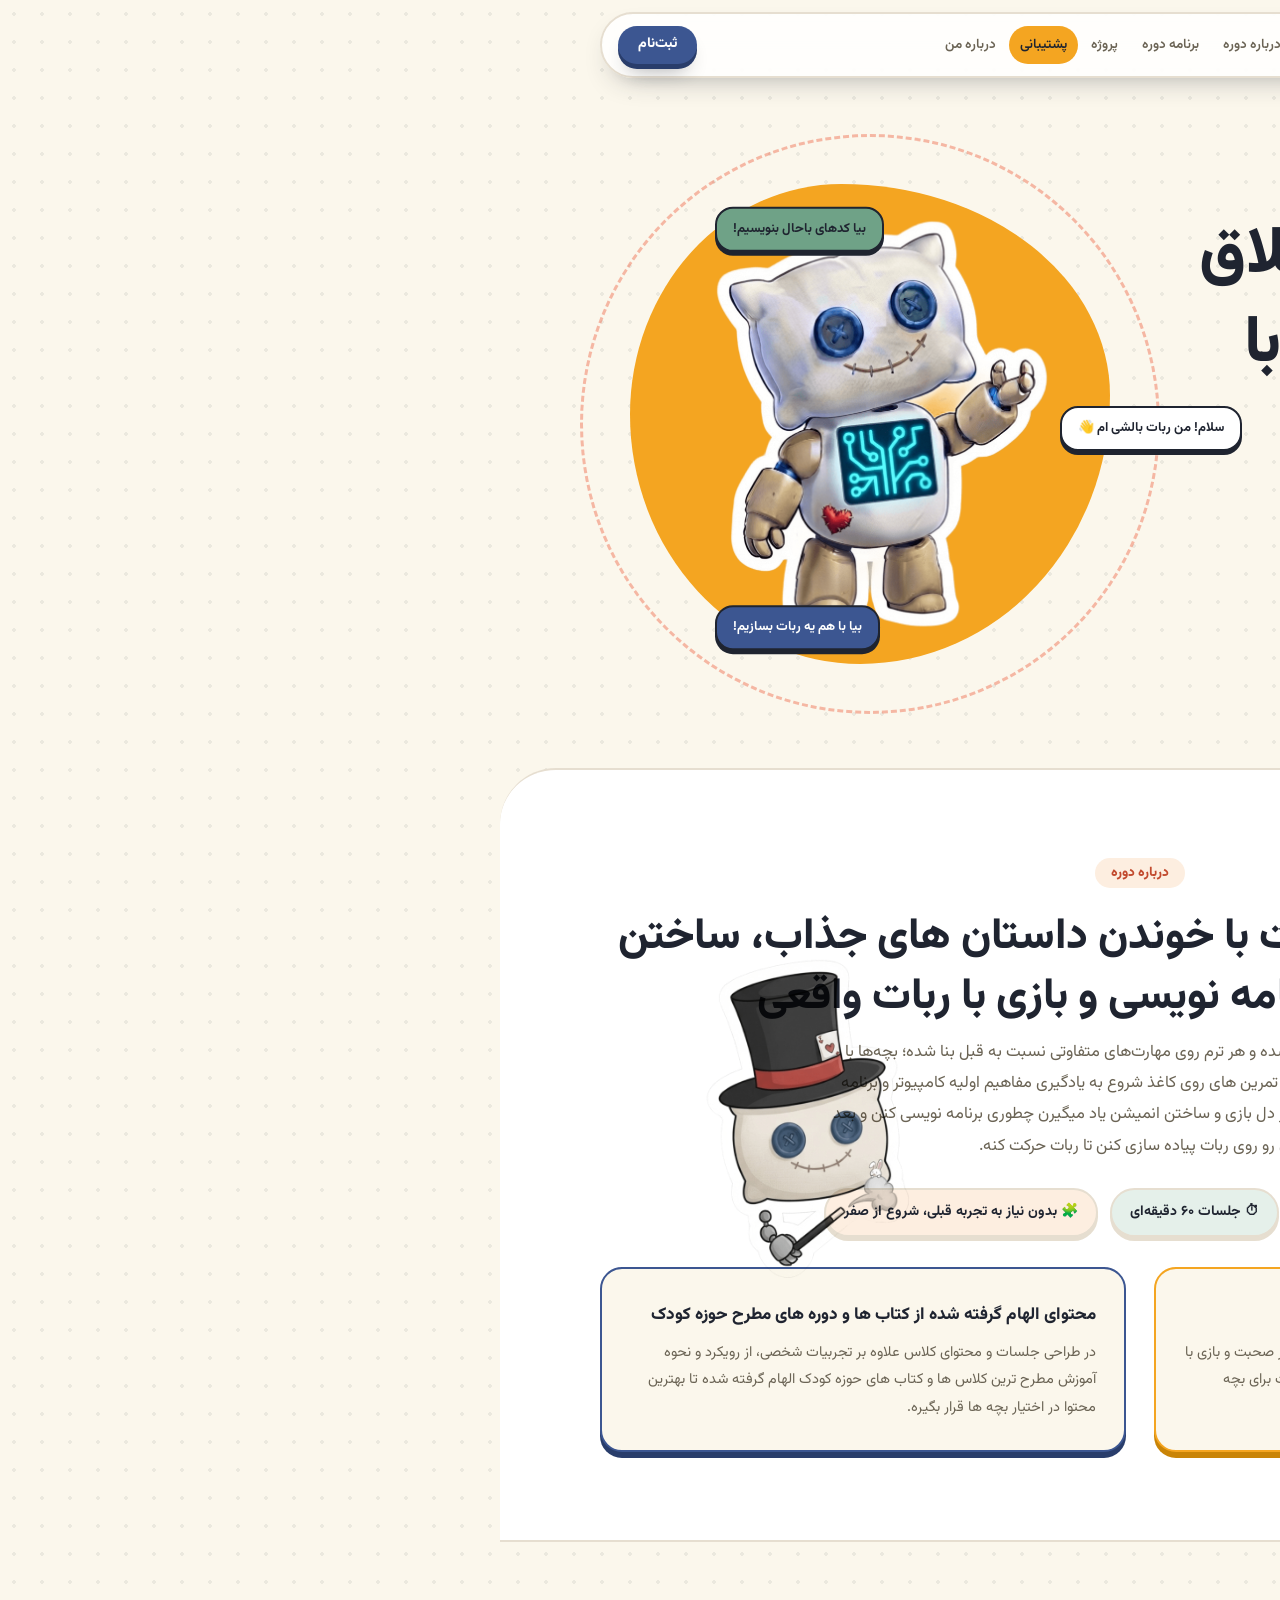
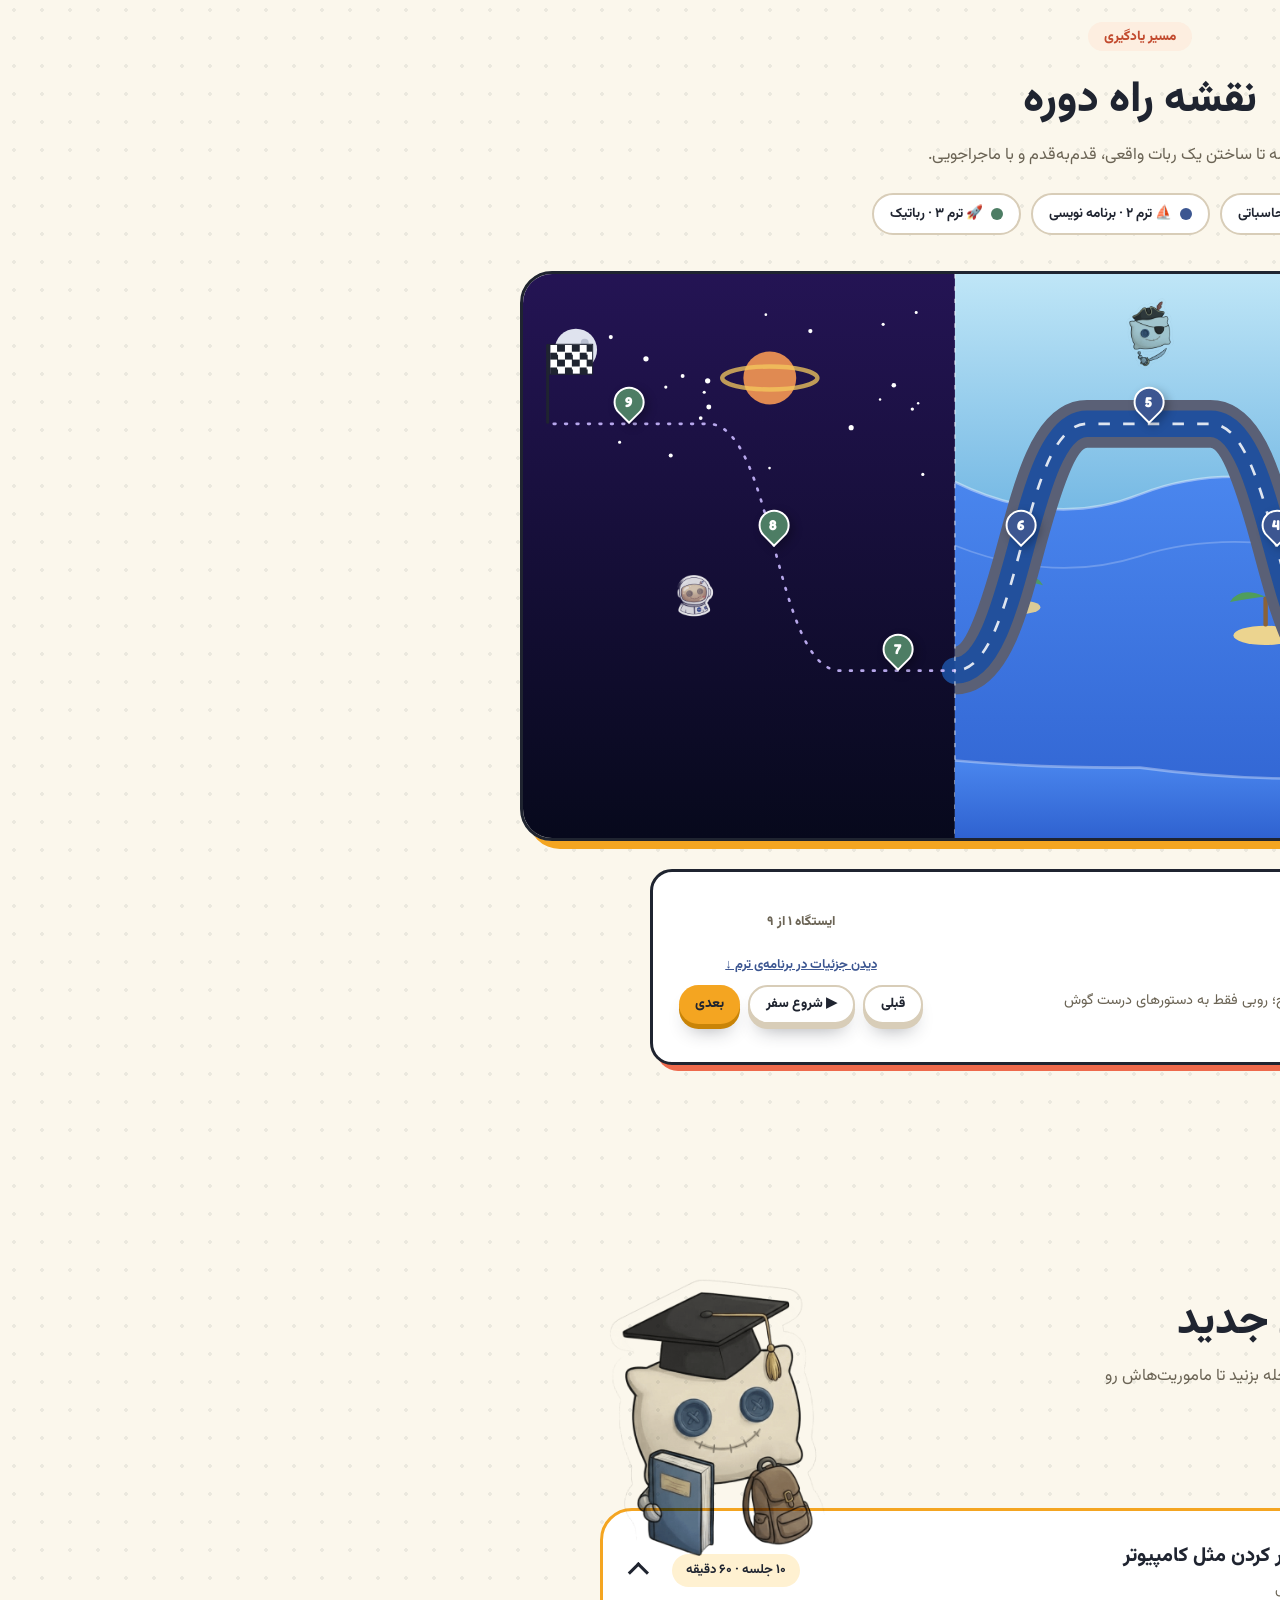
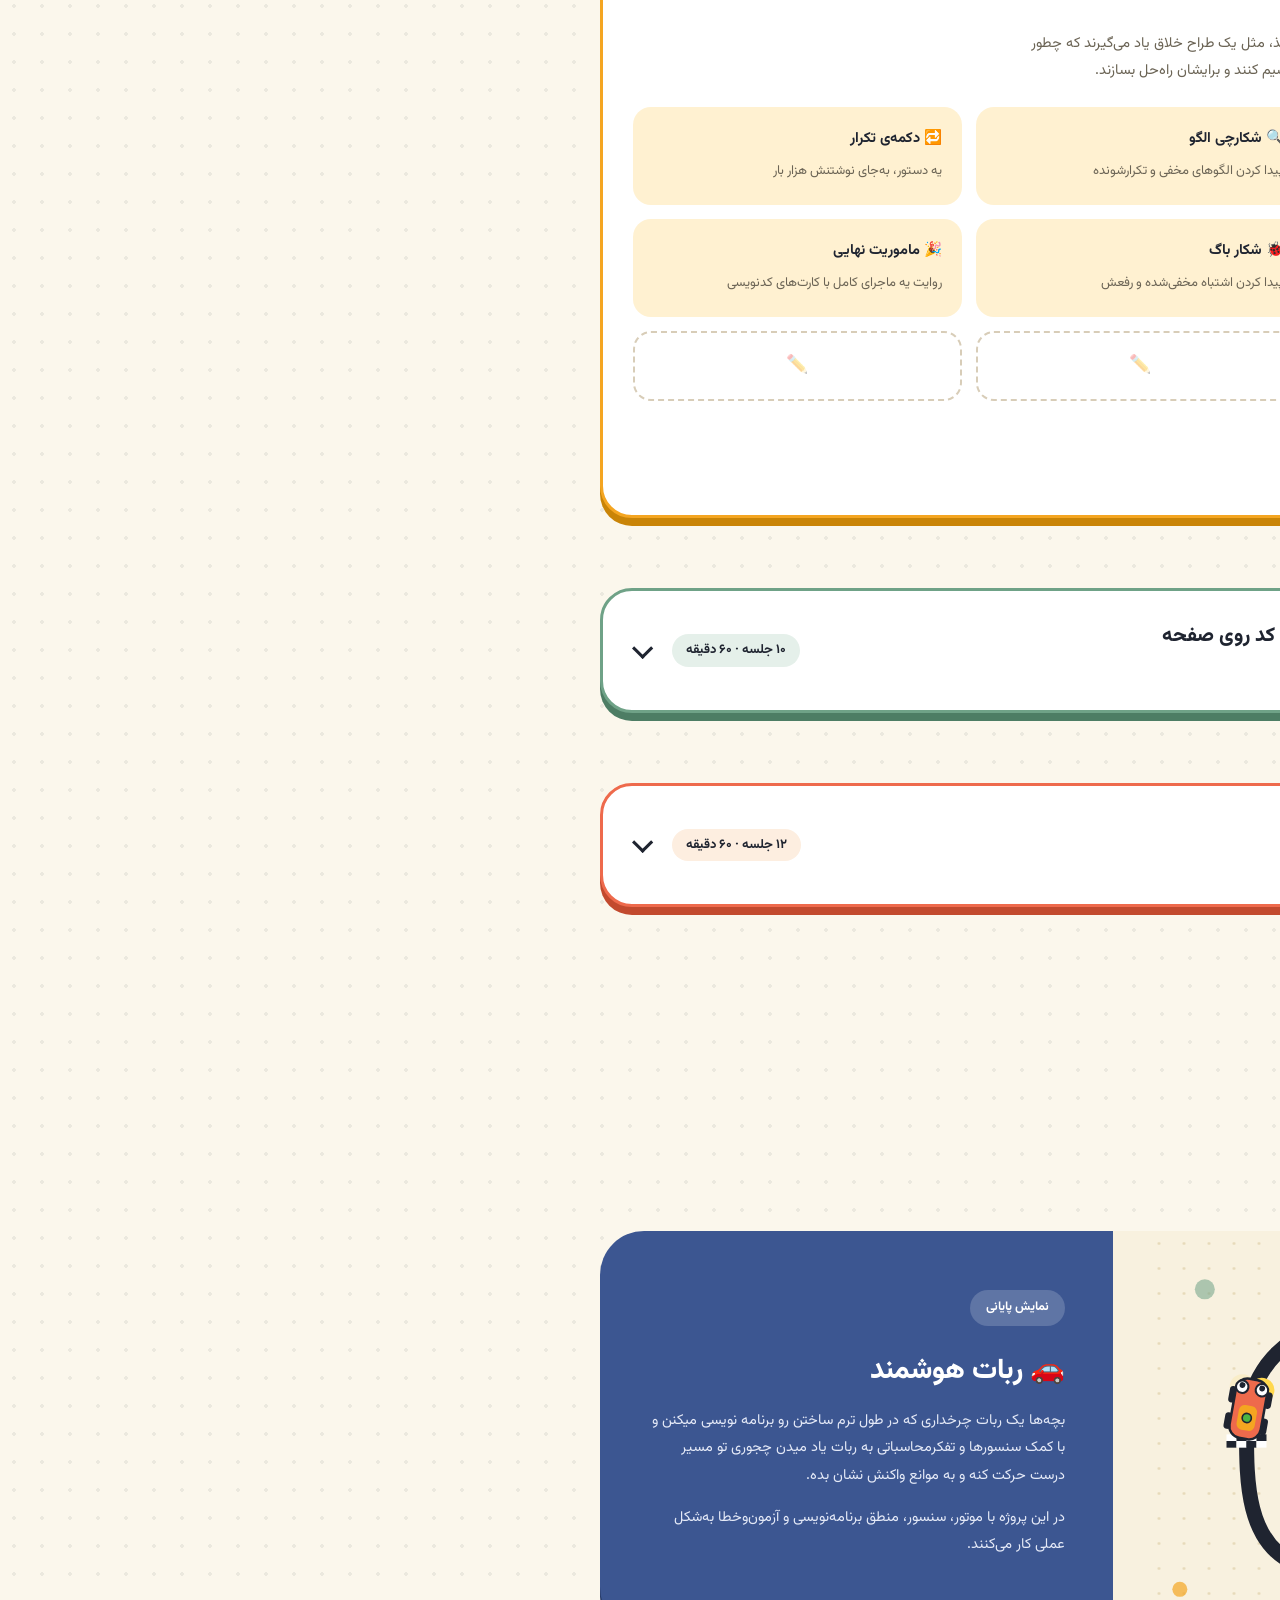
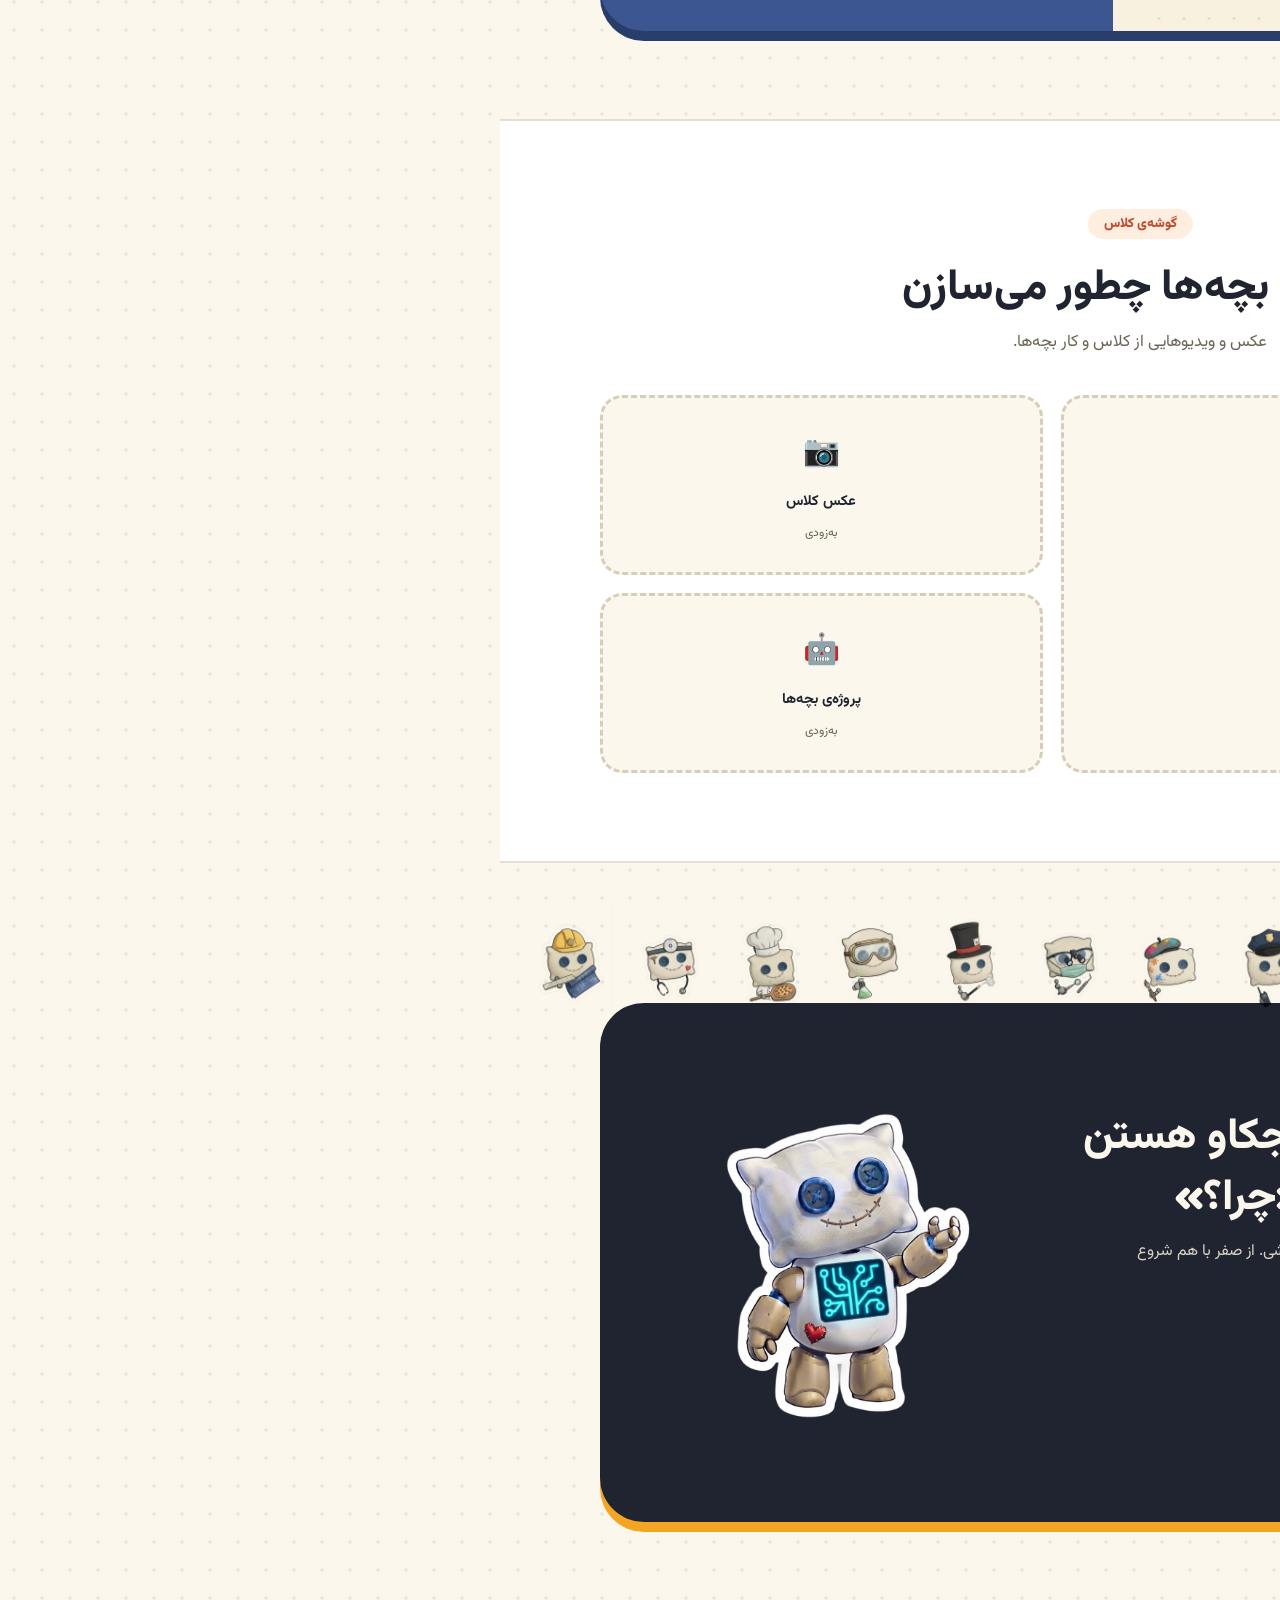
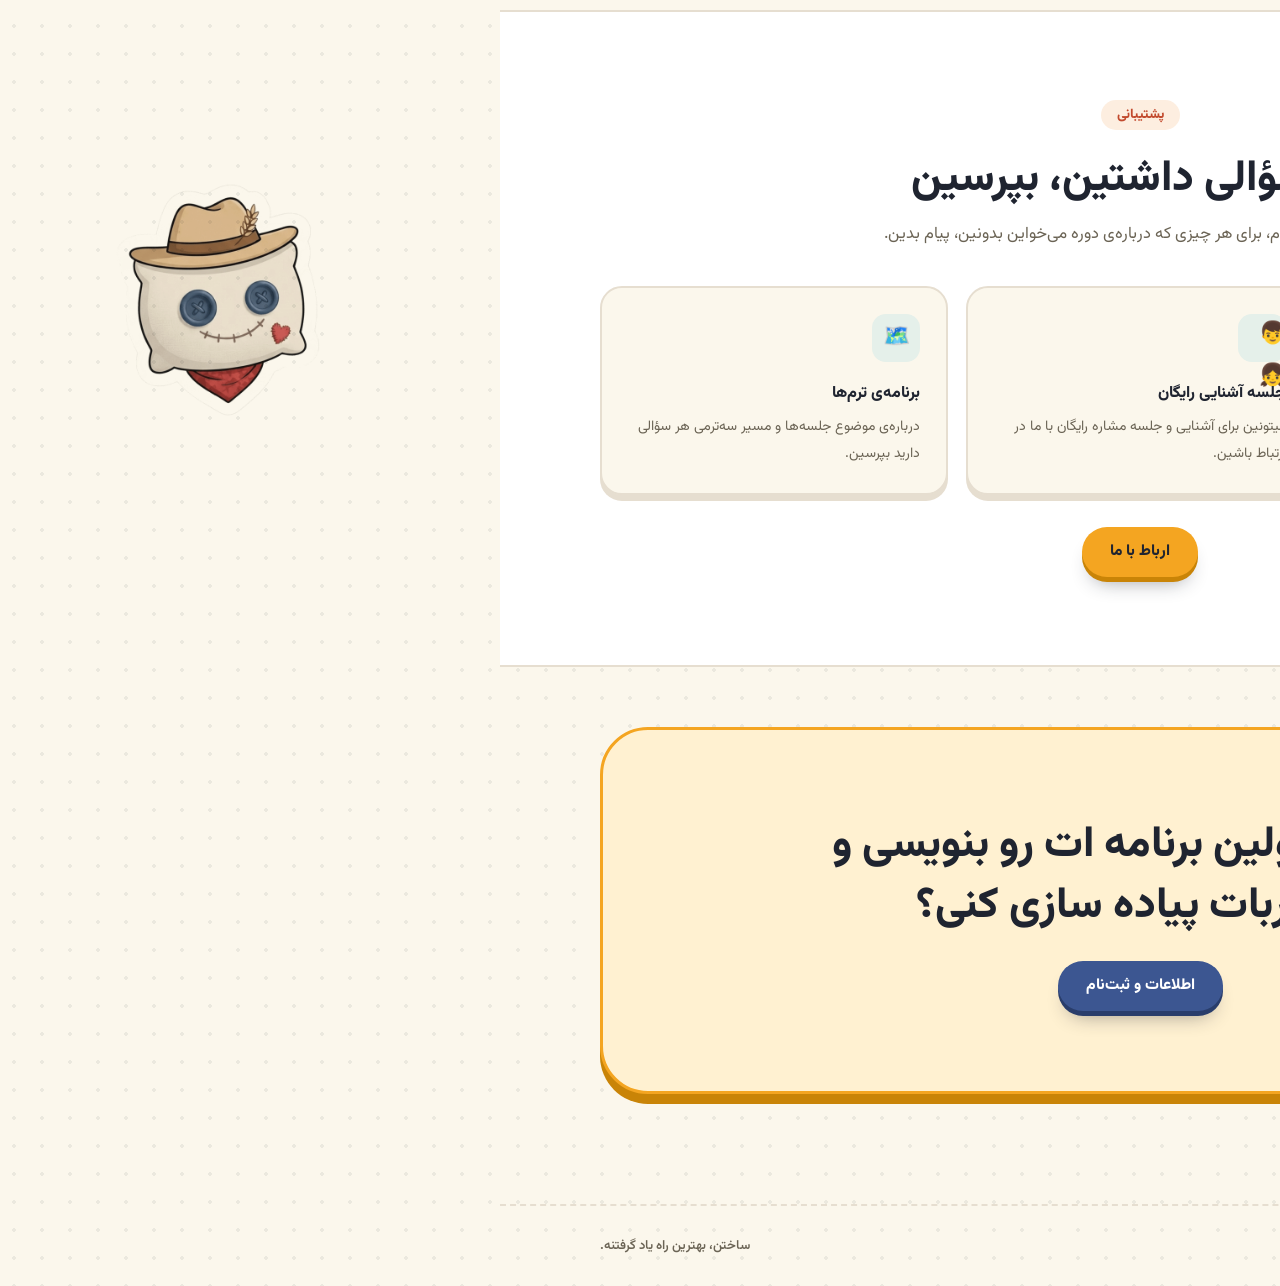
==== commit c207294f: "change the image format and add roadmap to the site." ====
--- a/index.html
+++ b/index.html
@@ -16,42 +16,45 @@
 
 <!-- استیکر شناور ثابت در گوشه صفحه -->
 <!-- <div class="floating-sticker">
-  <img src="assets/pillowBot_student.jpg" alt="ربات بالشی">
+  <img src="assets/pillowBot_student.png" alt="ربات بالشی">
 </div> -->
 
 <header>
   <div class="wrap nav">
     <a href="#" class="brand"><span class="brand-mark"></span>ربات بالشی</a>
-    <nav class="nav-links">
+    <nav class="nav-links" id="navLinks">
       <a href="#about" data-i18n="nav_about">درباره دوره</a>
       <a href="#curriculum" data-i18n="nav_curriculum">برنامه دوره</a>
       <a href="#project" data-i18n="nav_project">نمونه پروژه</a>
+      <a href="#support" data-i18n="nav_support">پشتیبانی</a>
       <a href="instructor.html" data-i18n="nav_instructor">درباره من</a>
     </nav>
     <div class="nav-right">
-      <div class="switcher">
+      <!-- <div class="switcher">
         <div class="lang-group" role="group" aria-label="Language">
           <button class="lang-btn" data-lang="fa" onclick="setLang('fa')">فا</button>
           <button class="lang-btn" data-lang="en" onclick="setLang('en')">EN</button>
           <button class="lang-btn" data-lang="it" onclick="setLang('it')">IT</button>
         </div>
         <button class="theme-btn" id="themeBtn" onclick="toggleTheme()" aria-label="Toggle theme">🌙</button>
-      </div>
+      </div> -->
       <a href="#register" class="nav-cta" data-i18n="nav_cta">ثبت‌نام</a>
+      <button type="button" class="menu-btn" id="menuBtn" aria-expanded="false" aria-controls="navLinks"><i></i><i></i><i></i><span class="sr-only" data-i18n="nav_menu">منو</span></button>
     </div>
   </div>
 </header>
+
 
 <main>
   <!-- HERO -->
   <section class="hero" style="position: relative;">
     <!-- استیکرهای پس‌زمینه در بخش هیرو -->
-    <img src="assets/pillowBot_chef.jpg" alt="ربات" class="moving-sticker pos-hero-1" data-depth="16" draggable="false">
-    <img src="assets/pillowBot_doctor.jpg" alt="ربات" class="moving-sticker pos-hero-2" data-depth="24" draggable="false">
+    <!-- <img src="assets/pillowBot_chef.png" alt="ربات" class="moving-sticker pos-hero-1" data-depth="16" draggable="false"> -->
+    <!-- <img src="assets/pillowBot_doctor.png" alt="ربات" class="moving-sticker pos-hero-2" data-depth="24" draggable="false"> -->
 
     <div class="wrap hero-grid">
       <div>
-        <h1 data-i18n="hero_h1">ساختن آینده با کدنویسی، رباتیک و هوش مصنوعی</h1>
+        <h1 data-i18n="hero_h1">کودکان خلاق و کنکجاو با کدنویسی، رباتیک و هوش مصنوعی</h1>
         <div class="hero-actions">
           <a href="#register" class="btn btn-solid" data-i18n="btn_register">ثبت‌نام در دوره</a>
           <a href="#curriculum" class="btn btn-ghost" data-i18n="btn_curriculum">دیدن برنامه دوره</a>
@@ -61,8 +64,8 @@
       <div class="hero-art">
         <div class="art-blob" data-depth="-10"></div>
           <div class="speech speech-1" data-i18n="speech_1">سلام! من ربات بالشی ام 👋</div>
-          <div class="speech speech-2" data-i18n="speech_2">بیا با کمک ربات بالشی یه ربات بسازیم!</div>
-          <div class="speech speech-3" data-i18n="speech_3">بیا کدهای باحال بنویسیم!</div>
+          <div class="speech speech-2" data-i18n="speech_2">بیا با کمک من یه ربات بسازیم!</div>
+          <div class="speech speech-3" data-i18n="speech_3">بیا با هم کدهای باحال بنویسیم!</div>
         <!-- جایگزینی ربات متنی با عکس واقعی -->
         <img src="assets/pillowBot.png" alt="ربات بالشی" class="robot-head-img" data-depth="12" draggable="false">
       </div>
@@ -72,8 +75,9 @@
   <!-- ABOUT / SOURCES -->
   <section class="about" id="about" style="position: relative;">
     <!-- استیکرهای پس‌زمینه در بخش درباره -->
-    <img src="assets/pillowBot_majic.jpg" alt="ربات" class="moving-sticker pos-about-1" data-depth="14" draggable="false">
-    <img src="assets/pillowBot_nasa.jpg" alt="ربات" class="moving-sticker pos-about-2" data-depth="-14" draggable="false">
+    <!-- <img src="assets/pillowBot_majic.png" alt="ربات" class="moving-sticker pos-about-1" data-depth="14" draggable="false"> -->
+     <img src="assets/pillowBot_majic.png" alt="ربات" class="moving-sticker pos-about-1" data-depth="14" draggable="false" style="width: 450px; top: 130px; left: 80px;">
+    <!-- <img src="assets/pillowBot_nasa.png" alt="ربات" class="moving-sticker pos-about-2" data-depth="-14" draggable="false"> -->
 
     <div class="wrap">
       <div class="kicker" data-i18n="about_kicker">درباره دوره</div>
@@ -108,20 +112,187 @@
     </div>
   </section>
 
+<!-- ROADMAP -->
+  <section class="roadmap-section" id="roadmap">
+    <div class="wrap">
+      <div class="kicker" data-i18n="rm_kicker">مسیر یادگیری</div>
+      <h2 data-i18n="rm_h2">نقشه راه دوره </h2>
+      <p class="lede" data-i18n="rm_lede">از اولین قصه تا ساختن یک ربات واقعی، قدم‌به‌قدم و با ماجراجویی.</p>
+      <div class="rm-legend">
+        <span class="rm-chip t1" data-i18n="rm_t1">ترم ۱ · تفکر محاسابی</span>
+        <span class="rm-chip t2" data-i18n="rm_t2">ترم ۲ · برنامه نویسی</span>
+        <span class="rm-chip t3" data-i18n="rm_t3">ترم ۳ · رباتیک</span>
+      </div>
+    </div>
+
+    <div class="rm-frame">
+      <div class="rm-scroll">
+        <div class="rm-stage">
+          <svg class="rm-svg" viewBox="0 0 1400 640" aria-hidden="true">
+            <defs>
+              <linearGradient id="zone1Sky" x1="0" y1="0" x2="0" y2="1">
+                <stop offset="0" style="stop-color:var(--rm-sky-a)"/><stop offset="1" style="stop-color:var(--rm-sky-b)"/>
+              </linearGradient>
+              <linearGradient id="zone2Sky" x1="0" y1="0" x2="0" y2="1">
+                <stop offset="0" stop-color="#bfe6f7"/><stop offset=".55" stop-color="#5fabde"/><stop offset="1" stop-color="#215f9e"/>
+              </linearGradient>
+              <linearGradient id="zone3Sky" x1="0" y1="0" x2="0" y2="1">
+                <stop offset="0" stop-color="#241454"/><stop offset="1" stop-color="#07091c"/>
+              </linearGradient>
+              <linearGradient id="rmSea" x1="0" y1="0" x2="0" y2="1">
+                <stop offset="0" stop-color="#4a86ee"/><stop offset="1" stop-color="#2f62d0"/>
+              </linearGradient>
+            </defs>
+
+            <!-- three worlds, side by side: term 1 = road, term 2 = sea, term 3 = space -->
+            <rect x="0" y="0" width="470" height="640" fill="url(#zone1Sky)"/>
+            <rect x="470" y="0" width="440" height="640" fill="url(#zone2Sky)"/>
+            <rect x="910" y="0" width="490" height="640" fill="url(#zone3Sky)"/>
+
+            <!-- ===== world 1 — by road (term 1) ===== -->
+            <circle class="rm-sun" cx="150" cy="92" r="46"/>
+            <g class="rm-cloud"><ellipse cx="70" cy="70" rx="46" ry="16"/><ellipse cx="52" cy="60" rx="20" ry="16"/></g>
+            <g class="rm-cloud"><ellipse cx="330" cy="112" rx="58" ry="19"/><ellipse cx="300" cy="98" rx="27" ry="21"/><ellipse cx="350" cy="92" rx="24" ry="19"/></g>
+            <g class="rm-hill">
+              <path class="h1" d="M30 560 L122 424 Q140 400 158 424 L250 560Z"/>
+              <path class="h2" d="M140 400 Q158 424 158 424 L250 560 L162 560 L140 450Z"/>
+              <path class="h1" d="M330 560 L392 470 Q405 452 418 470 L470 560Z"/>
+              <path class="h2" d="M405 452 Q418 470 418 470 L470 560 L423 560 L405 480Z"/>
+            </g>
+            <path class="rm-road-edge" d="M-20 170 H190 C265 170 265 450 340 450 H470"/>
+            <path class="rm-road" d="M-20 170 H190 C265 170 265 450 340 450 H470"/>
+            <path class="rm-road-dash" id="road1" d="M-20 170 H190 C265 170 265 450 340 450 H470"/>
+
+            <!-- ===== world 2 — by sea (term 2) ===== -->
+            <path class="rm-ocean" d="M470 250 Q600 210 700 250 T910 236 V640 H470Z"/>
+            <path class="rm-ocean-line" d="M470 250 Q600 210 700 250 T910 236"/>
+            <path class="rm-ocean-line soft" d="M470 320 Q600 288 700 320 T910 308"/>
+            <g class="rm-island">
+              <ellipse cx="558" cy="410" rx="36" ry="11"/>
+              <rect x="555" y="366" width="5" height="34" rx="2"/>
+              <path d="M558 366 Q532 356 522 376 Q542 370 558 366Z"/>
+              <path d="M558 366 Q586 354 598 372 Q574 368 558 366Z"/>
+            </g>
+            <g class="rm-island small">
+              <ellipse cx="838" cy="378" rx="25" ry="8"/>
+              <rect x="836" y="346" width="4" height="26" rx="2"/>
+              <path d="M838 346 Q818 338 810 353 Q826 349 838 346Z"/>
+            </g>
+            <path class="rm-road-edge" d="M470 450 C545 450 545 170 620 170 H760 C835 170 835 450 910 450"/>
+            <path class="rm-sea-lane" d="M470 450 C545 450 545 170 620 170 H760 C835 170 835 450 910 450"/>
+            <path class="rm-sea-dash" id="road2" d="M470 450 C545 450 545 170 620 170 H760 C835 170 835 450 910 450"/>
+
+            <!-- ===== world 3 — in space (term 3) ===== -->
+            <g class="rm-stars"><circle cx="1074.0" cy="64.7" r="2.4"/><circle cx="958.3" cy="153.3" r="1.9"/><circle cx="951.7" cy="146.7" r="1.4"/><circle cx="1124.5" cy="46.1" r="1.5"/><circle cx="1120.3" cy="220.2" r="1.5"/><circle cx="1027.7" cy="174.3" r="2.9"/><circle cx="1190.5" cy="121.2" r="3.0"/><circle cx="946.4" cy="227.4" r="1.8"/><circle cx="991.4" cy="57.1" r="1.8"/><circle cx="1300.4" cy="71.6" r="2.3"/><circle cx="1218.9" cy="115.7" r="2.2"/><circle cx="953.9" cy="43.7" r="1.7"/><circle cx="1238.0" cy="128.3" r="1.8"/><circle cx="1194.4" cy="134.2" r="1.8"/><circle cx="1290.4" cy="190.8" r="1.7"/><circle cx="1189.2" cy="150.8" r="2.8"/><circle cx="1260.5" cy="96.2" r="3.0"/><circle cx="979.3" cy="126.2" r="2.6"/><circle cx="994.9" cy="142.5" r="1.4"/><circle cx="1232.4" cy="205.9" r="2.3"/><circle cx="1327.7" cy="102.2" r="2.5"/><circle cx="1198.4" cy="163.4" r="2.1"/></g>
+            <circle class="rm-planet" cx="1120" cy="118" r="30"/>
+            <ellipse class="rm-planet-ring" cx="1120" cy="118" rx="54" ry="13"/>
+            <circle class="rm-moon" cx="1340" cy="86" r="24"/>
+            <circle class="rm-moon-crater" cx="1330" cy="78" r="4.5"/>
+            <circle class="rm-moon-crater" cx="1349" cy="94" r="3.5"/>
+            <path class="rm-trail" id="road3" d="M910 450 H1040 C1115 450 1115 170 1190 170 H1372"/>
+
+            <!-- soft dashed dividers where one world meets the next -->
+            <line class="rm-zone-divider" x1="470" y1="0" x2="470" y2="640"/>
+            <line class="rm-zone-divider" x1="910" y1="0" x2="910" y2="640"/>
+
+            <!-- shoreline: only under the road and sea worlds -->
+            <path d="M0 566 Q175 540 350 562 T700 560 Q810 561 910 552 V640 H0Z" fill="url(#rmSea)"/>
+            <path d="M0 566 Q175 540 350 562 T700 560 Q810 561 910 552" fill="none" stroke="#fff" stroke-opacity=".35" stroke-width="3"/>
+          </svg>
+
+          <div class="rm-stop t1 flat-high" style="--x:6.79;--y:26.56;--i:1" role="button" tabindex="0" aria-pressed="false">
+            <img class="rm-mascot" src="assets/pillowBot_taxi.png" alt="" draggable="false">
+            <div class="rm-pin"><span>1</span></div>
+            <!-- <div class="rm-label" data-i18n="rm_s1">🗺️ نقشه‌ی قدم‌ها</div> -->
+          </div>
+          <div class="rm-stop t1 down below" style="--x:18.93;--y:48.44;--i:2" role="button" tabindex="0" aria-pressed="false">
+            <!-- <img class="rm-mascot" src="assets/pillowBot_pirate.png" alt="" draggable="false"> -->
+            <div class="rm-pin"><span>2</span></div>
+            <!-- <div class="rm-label" data-i18n="rm_s2">🔍 شکارچی الگو</div> -->
+          </div>
+          <div class="rm-stop t1 flat-low" style="--x:28.93;--y:70.31;--i:3" role="button" tabindex="0" aria-pressed="false">
+            <!-- <img class="rm-mascot" src="assets/pillowBot_doctor.png" alt="" draggable="false"> -->
+            <div class="rm-pin"><span>3</span></div>
+            <!-- <div class="rm-label" data-i18n="rm_s3">🐞 شکار باگ</div> -->
+          </div>
+          <div class="rm-stop t2 up" style="--x:38.93;--y:48.44;--i:4" role="button" tabindex="0" aria-pressed="false">
+            <!-- <img class="rm-mascot" src="assets/pillowBot_painter.png" alt="" draggable="false"> -->
+            <div class="rm-pin"><span>4</span></div>
+            <!-- <div class="rm-label" data-i18n="rm_s4">🎮 سلام اسکرچ</div> -->
+          </div>
+          <div class="rm-stop t2 flat-high" style="--x:49.29;--y:26.56;--i:5" role="button" tabindex="0" aria-pressed="false">
+            <img class="rm-mascot" src="assets/pillowBot_pirate.png" alt="" draggable="false">
+            <div class="rm-pin"><span>5</span></div>
+            <!-- <div class="rm-label" data-i18n="rm_s5">🚀 بازی فضایی</div> -->
+          </div>
+          <div class="rm-stop t2 down" style="--x:59.64;--y:48.44;--i:6" role="button" tabindex="0" aria-pressed="false">
+            <!-- <img class="rm-mascot" src="assets/pillowBot_majic.png" alt="" draggable="false"> -->
+            <div class="rm-pin"><span>6</span></div>
+            <!-- <div class="rm-label" data-i18n="rm_s6">🎬 جشنواره انیمیشن</div> -->
+          </div>
+          <div class="rm-stop t3 flat-low" style="--x:69.64;--y:70.31;--i:7" role="button" tabindex="0" aria-pressed="false">
+            <!-- <img class="rm-mascot" src="assets/pillowBot_student.png" alt="" draggable="false"> -->
+            <div class="rm-pin"><span>7</span></div>
+            <!-- <div class="rm-label" data-i18n="rm_s7">🤖 سلام ربات</div> -->
+          </div>
+          <div class="rm-stop t3 up below" style="--x:79.64;--y:48.44;--i:8" role="button" tabindex="0" aria-pressed="false">
+            <img class="rm-mascot" src="assets/pillowBot_nasa.png" alt="" draggable="false">
+            <div class="rm-pin"><span>8</span></div>
+            <!-- <div class="rm-label" data-i18n="rm_s8">👀 چشم‌های ربات</div> -->
+          </div>
+          <div class="rm-stop t3 flat-high" style="--x:91.43;--y:26.56;--i:9" role="button" tabindex="0" aria-pressed="false">
+            <!-- <img class="rm-mascot" src="assets/pillowBot_rider.png" alt="" draggable="false"> -->
+            <div class="rm-pin"><span>9</span></div>
+            <!-- <div class="rm-label" data-i18n="rm_s9">🚗 ماشین هوشمند</div> -->
+          </div>
+
+          <div class="rm-finish" style="--x:98.00;--y:26.56">
+            <div class="rm-flag"></div>
+            <!-- <div class="rm-label" data-i18n="rm_finish">🏁 خط پایان</div> -->
+          </div>
+
+          <!-- ربات مسافر: روی جاده به ایستگاه انتخاب‌شده می‌رود -->
+          <div class="rm-rider" id="rmRider" style="--x:6.79;--y:26.56" aria-hidden="true"><span></span></div>
+        </div>
+      </div>
+      <p class="rm-hint" data-i18n="rm_hint">↔ برای دیدن کل مسیر بکشید</p>
+
+      <!-- کارت توضیح ایستگاه انتخاب‌شده (با JS پر می‌شود) -->
+      <div class="rm-panel" id="rmPanel" aria-live="polite">
+        <img class="rm-panel-img" id="rmPanelImg" alt="" draggable="false">
+        <div class="rm-panel-body">
+          <span class="rm-chip" id="rmPanelTerm"></span>
+          <h3 id="rmPanelTitle"></h3>
+          <p id="rmPanelDesc"></p>
+        </div>
+        <div class="rm-panel-ctrl">
+          <span class="rm-count" id="rmCount"></span>
+          <button type="button" class="rm-panel-link" id="rmPanelLink" data-i18n="rm_more"></button>
+          <div class="rm-btns">
+            <button type="button" class="btn btn-ghost rm-btn" id="rmPrev" data-i18n="rm_prev">قبلی</button>
+            <button type="button" class="btn btn-ghost rm-btn" id="rmPlay"></button>
+            <button type="button" class="btn btn-solid rm-btn" id="rmNext" data-i18n="rm_next">بعدی</button>
+          </div>
+        </div>
+      </div>
+    </div>
+  </section>
+
   <!-- CURRICULUM -->
   <section class="curriculum" id="curriculum" style="position: relative;">
     <!-- استیکر پس‌زمینه در بخش برنامه دوره -->
-    <img src="assets/pillowBot_pirate.jpg" alt="ربات" class="moving-sticker pos-curr-1" data-depth="18" draggable="false">
+    <!-- <img src="assets/pillowBot_student.png" alt="ربات" class="moving-sticker pos-curr-1" data-depth="18" draggable="false"> -->
+    <img src="assets/pillowBot_student.png" alt="ربات" class="moving-sticker pos-curr-1" data-depth="18" draggable="false" style="width: 430px; top: 50px; right: 850px;">
 
     <div class="wrap">
       <div class="kicker" data-i18n="curriculum_kicker">برنامه دوره</div>
       <h2 data-i18n="curriculum_h2">سه ترم، سه دنیای ماجراجویی</h2>
       <p class="lede" data-i18n="curriculum_lede">هر ترم یه دنیای جدیده که روبی می‌بره بچه‌ها توش. روی هر مرحله بزنید تا ماموریت‌هاش رو ببینید.</p>
 
-      <div class="levels">
-        <div class="level active">
+      <div class="levels" id="curriculum-levels">
+        <div class="level active" id="level1">
         <!-- ربات این دوره: فقط src را عوض کن (فعلاً عکس تکراری است) -->
-        <div class="level-mascot"><img src="assets/pillowBot_student.jpg" alt="" draggable="false"></div>
+        <!-- <div class="level-mascot"><img src="assets/pillowBot_taxi.png" alt="" draggable="false"></div> -->
           <div class="level-head" onclick="this.parentElement.classList.toggle('active')">
             <div class="level-num">۱</div>
             <div>
@@ -142,19 +313,17 @@
               <div class="unit"><b data-i18n="l1u4b"></b><span data-i18n="l1u4s"></span></div>
               <div class="unit"><b data-i18n="l1u5b"></b><span data-i18n="l1u5s"></span></div>
               <div class="unit"><b data-i18n="l1u6b"></b><span data-i18n="l1u6s"></span></div>
-              <div class="unit"><b data-i18n="l1u6b"></b><span data-i18n="l1u6s"></span></div>
-              <div class="unit"><b data-i18n="l1u6b"></b><span data-i18n="l1u6s"></span></div>
-              <div class="unit"><b data-i18n="l1u6b"></b><span data-i18n="l1u6s"></span></div>
-              <div class="unit"><b data-i18n="l1u6b"></b><span data-i18n="l1u6s">
-                
-              </span></div>
+              <div class="unit unit-empty"><b data-i18n="l1u7b"></b><span data-i18n="l1u7s"></span></div>
+              <div class="unit unit-empty"><b data-i18n="l1u8b"></b><span data-i18n="l1u8s"></span></div>
+              <div class="unit unit-empty"><b data-i18n="l1u9b"></b><span data-i18n="l1u9s"></span></div>
+              <div class="unit unit-empty"><b data-i18n="l1u10b"></b><span data-i18n="l1u10s"></span></div>
             </div>
           </div>
         </div>
 
-        <div class="level">
+        <div class="level" id="level2">
         <!-- ربات این دوره: فقط src را عوض کن (فعلاً عکس تکراری است) -->
-        <div class="level-mascot"><img src="assets/pillowBot_chef_pizza.jpg" alt="" draggable="false"></div>
+        <!-- <div class="level-mascot"><img src="assets/pillowBot_pirate.png" alt="" draggable="false"></div> -->
           <div class="level-head" onclick="this.parentElement.classList.toggle('active')">
             <div class="level-num">۲</div>
             <div>
@@ -183,13 +352,13 @@
           </div>
         </div>
 
-        <div class="level">
+        <div class="level" id="level3">
         <!-- ربات این دوره: فقط src را عوض کن (فعلاً عکس تکراری است) -->
-        <div class="level-mascot"><img src="assets/pillowBot_rider.jpg" alt="" draggable="false"></div>
+        <div class="level-mascot"></div>
           <div class="level-head" onclick="this.parentElement.classList.toggle('active')">
             <div class="level-num">۳</div>
             <div>
-              <div class="level-title" data-i18n="level3_title">🤖 دنیای mBot — ربات واقعی</div>
+              <div class="level-title" data-i18n="level3_title">🤖 دنیای تجربه — ربات واقعی</div>
               <div class="level-sub" data-i18n="level3_sub">کدی که این‌بار واقعاً حرکت می‌کنه!</div>
             </div>
             <div class="level-meta" data-i18n="level3_meta">به‌زودی</div>
@@ -204,14 +373,14 @@
               <div class="unit"><b data-i18n="l3u2b"></b><span data-i18n="l3u2s"></span></div>
               <div class="unit"><b data-i18n="l3u3b"></b><span data-i18n="l3u3s"></span></div>
               <div class="unit"><b data-i18n="l3u4b"></b><span data-i18n="l3u4s"></span></div>
-              <div class="unit"><b data-i18n="l3u5b"></b><span data-i18n="l3u5s"></span></div>
-              <div class="unit"><b data-i18n="l3u6b"></b><span data-i18n="l3u6s"></span></div>
-              <div class="unit"><b data-i18n="l3u7b"></b><span data-i18n="l3u7s"></span></div>
-              <div class="unit"><b data-i18n="l3u8b"></b><span data-i18n="l3u8s"></span></div>
-              <div class="unit"><b data-i18n="l3u9b"></b><span data-i18n="l3u9s"></span></div>
-              <div class="unit"><b data-i18n="l3u10b"></b><span data-i18n="l310s"></span></div>
-              <div class="unit"><b data-i18n="l3u11b"></b><span data-i18n="l3u11s"></span></div>
-              <div class="unit"><b data-i18n="l3u12b"></b><span data-i18n="l3u12s"></span></div>
+              <div class="unit unit-empty"><b data-i18n="l3u5b"></b><span data-i18n="l3u5s"></span></div>
+              <div class="unit unit-empty"><b data-i18n="l3u6b"></b><span data-i18n="l3u6s"></span></div>
+              <div class="unit unit-empty"><b data-i18n="l3u7b"></b><span data-i18n="l3u7s"></span></div>
+              <div class="unit unit-empty"><b data-i18n="l3u8b"></b><span data-i18n="l3u8s"></span></div>
+              <div class="unit unit-empty"><b data-i18n="l3u9b"></b><span data-i18n="l3u9s"></span></div>
+              <div class="unit unit-empty"><b data-i18n="l3u10b"></b><span data-i18n="l3u10s"></span></div>
+              <div class="unit unit-empty"><b data-i18n="l3u11b"></b><span data-i18n="l3u11s"></span></div>
+              <div class="unit unit-empty"><b data-i18n="l3u12b"></b><span data-i18n="l3u12s"></span></div>
             </div>
           </div>
         </div>
@@ -221,7 +390,7 @@
 
   <!-- PROJECT -->
   <section class="project" id="project">
-    <img src="assets/pillowBot_teacher.jpg" alt="" class="moving-sticker pos-proj-1" data-depth="16" draggable="false">
+    <img src="assets/pillowBot_programmer.png" alt="" class="moving-sticker pos-proj-1" data-depth="16" draggable="false" style="width: 430px; top: 190px; right: 90px;">
     <div class="wrap">
       <div class="kicker" data-i18n="project_kicker">یک نمونه فعالیت</div>
       <h2 data-i18n="project_h2">فقط یاد نمی‌گیرند؛ می‌سازند</h2>
@@ -285,11 +454,46 @@
     </div>
   </section>
 
+  <!-- CLASS CORNER: photo / video slots -->
+  <section class="gallery-section" id="gallery">
+    <div class="wrap">
+      <div class="kicker" data-i18n="gal_kicker">گوشه‌ی کلاس</div>
+      <h2 data-i18n="gal_h2">ببینید بچه‌ها چطور می‌سازن</h2>
+      <p class="lede" data-i18n="gal_lede">عکس و ویدیوهایی از کلاس و کار بچه‌ها.</p>
+      <!-- برای پر کردن هر قاب، کل <div class="slot-ph">…</div> را با یکی از این‌ها عوض کن:
+           عکس:  <img src="assets/class1.png" alt="توضیح عکس" loading="lazy">
+           ویدیو: <video controls playsinline preload="metadata" poster="assets/class-poster.png"><source src="assets/class1.mp4" type="video/mp4"></video>
+           (فقط با رضایت والدین از بچه‌ها عکس/فیلم بگذار) -->
+      <div class="gallery">
+        <figure class="slot slot-main reveal">
+          <div class="slot-ph"><span>🎥</span><b data-i18n="gal_video">ویدیوی کلاس</b><small data-i18n="gal_soon">به‌زودی</small></div>
+        </figure>
+        <figure class="slot reveal">
+          <div class="slot-ph"><span>📷</span><b data-i18n="gal_photo1">عکس کلاس</b><small data-i18n="gal_soon">به‌زودی</small></div>
+        </figure>
+        <figure class="slot reveal">
+          <div class="slot-ph"><span>🤖</span><b data-i18n="gal_photo2">پروژه‌ی بچه‌ها</b><small data-i18n="gal_soon">به‌زودی</small></div>
+        </figure>
+      </div>
+    </div>
+  </section>
+
   <!-- AUDIENCE -->
   <section class="audience">
     <div class="wrap">
       <div class="audience-box reveal">
-        <img src="assets/pillowBot_traveler.jpg" alt="" class="moving-sticker pos-aud-1" draggable="false">
+        <img src="assets/pillowBot_nurse.png" alt="" class="moving-sticker pos-aud-1" draggable="false"style="position: absolute; top: -100px; right: -50px; width: 120px; z-index: 10;" >
+        <img src="assets/pillowBot_traveler.png" alt="" class="moving-sticker" draggable="false" style="position: absolute; top: -100px; right: 50px; width: 120px; z-index: 10;">
+        <img src="assets/pillowBot_chef.png" alt="" class="moving-sticker" draggable="false" style="position: absolute; top: -100px; right: 150px; width: 120px; z-index: 10;">
+        <img src="assets/pillowBot_teacher.png" alt="" class="moving-sticker pos-aud-1" draggable="false" style="position: absolute; top: -100px; right: 250px; width: 120px; z-index: 10;">
+        <img src="assets/pillowBot_police.png" alt="" class="moving-sticker pos-aud-1" draggable="false" style="position: absolute; top: -100px; right: 350px; width: 120px; z-index: 10;">
+        <img src="assets/pillowBot_painter.png" alt="" class="moving-sticker pos-aud-1" draggable="false" style="position: absolute; top: -100px; right: 450px; width: 120px; z-index: 10;">
+        <img src="assets/pillowBot_dentist.png" alt="" class="moving-sticker pos-aud-1" draggable="false"style="position: absolute; top: -100px; right: 550px; width: 120px; z-index: 10;" >
+        <img src="assets/pillowBot_majic.png" alt="" class="moving-sticker pos-aud-1" draggable="false"style="position: absolute; top: -100px; right: 650px; width: 120px; z-index: 10;" >
+        <img src="assets/pillowBot_cimist.png" alt="" class="moving-sticker pos-aud-1" draggable="false"style="position: absolute; top: -100px; right: 750px; width: 120px; z-index: 10;" >
+        <img src="assets/pillowBot_chef_pizza.png" alt="" class="moving-sticker pos-aud-1" draggable="false"style="position: absolute; top: -100px; right: 850px; width: 120px; z-index: 10;" >
+        <img src="assets/pillowBot_doctor.jpg" alt="" class="moving-sticker pos-aud-1" draggable="false"style="position: absolute; top: -100px; right: 950px; width: 120px; z-index: 10;" >
+        <img src="assets/pillowBot_enginner.png" alt="" class="moving-sticker pos-aud-1" draggable="false"style="position: absolute; top: -100px; right: 1050px; width: 120px; z-index: 10;" >
         <div>
           <div class="kicker" data-i18n="audience_kicker">این دوره برای کیه؟</div>
           <h2 data-i18n="audience_h2">برای بچه‌هایی که دوست دارن بفهمن «چطور کار می‌کنه؟»</h2>
@@ -301,7 +505,7 @@
             <div class="fact"><span class="check">✓</span><span data-i18n="aud_fact4">یادگیری پروژه‌محور</span></div>
           </div>
         </div>
-        <!-- <img src="assets/pillowBot_traveler.jpg" alt="" class="moving-sticker pos-aud-1" draggable="false"> -->
+        <!-- <img src="assets/pillowBot_traveler.png" alt="" class="moving-sticker pos-aud-1" draggable="false"> -->
         <!-- <div class="age-box">
           <div class="age-label" data-i18n="age_label">سن مناسب</div>
           <div class="age-number" data-i18n="age_number">۶–۱۰</div>
@@ -313,13 +517,45 @@
     </div>
   </section>
 
+  <!-- SUPPORT -->
+  <section class="support" id="support" style="position: relative;">
+    <img src="assets/pillowBot_gangester.png" alt="" class="moving-sticker pos-sup-1" data-depth="14" draggable="false" style="width: 430px; top: 50px; right: 1350px;">
+    <div class="wrap">
+      <div class="kicker" data-i18n="sup_kicker">پشتیبانی</div>
+      <h2 data-i18n="sup_h2">هر سؤالی داشتید، بپرسید</h2>
+      <p class="lede" data-i18n="sup_lede">قبل و بعد از ثبت‌نام، برای هر چیزی که درباره‌ی دوره می‌خواید بدونید، پیام بدید.</p>
+      <div class="support-grid">
+        <div class="support-card reveal">
+          <div class="support-ico">📅</div>
+          <h3 data-i18n="sup1_t">ثبت‌نام و زمان‌بندی</h3>
+          <p data-i18n="sup1_p">برای اطلاع از زمان برگزاری، ظرفیت گروه‌ها و نحوه‌ی ثبت‌نام پیام بدید.</p>
+        </div>
+        <div class="support-card reveal">
+          <div class="support-ico">👦👧</div>
+          <h3 data-i18n="sup2_t">جلسه آشنایی رایگان</h3>
+          <p data-i18n="sup2_p">میتونین برای آشنایی و جلسه مشاره رایگان با ما در ارتباط باشین</p>
+        </div>
+        <div class="support-card reveal">
+          <div class="support-ico">🗺️</div>
+          <h3 data-i18n="sup3_t">برنامه‌ی ترم‌ها</h3>
+          <p data-i18n="sup3_p">درباره‌ی موضوع جلسه‌ها و مسیر سه‌ترمی هر سؤالی دارید بپرسید.</p>
+        </div>
+      </div>
+      <div class="support-cta">
+        <a href="https://t.me/Pill0wman" class="btn btn-solid" target="_blank" rel="noopener" data-i18n="sup_btn">ارتباط با من</a>
+      </div>
+    </div>
+  </section>
+
   <!-- CTA -->
   <section class="cta" id="register">
     <div class="wrap reveal">
-      <img src="assets/pillowBot_enginner.jpg" alt="" class="moving-sticker pos-cta-1" draggable="false">
-      <img src="assets/pillowBot_painter.jpg" alt="" class="moving-sticker pos-cta-2" draggable="false">
-      <h2 data-i18n="cta_h2">آماده‌ای اولین رباتت رو بسازی؟ 🤖</h2>
-      <p data-i18n="cta_p">برای اطلاع از زمان برگزاری، ظرفیت و نحوه ثبت‌نام با ما در تماس باش.</p>
+      <img src="assets/pillowBot_detective.png" alt="" class="moving-sticker pos-cta-1" draggable="false" style="width: 430px; top: 60px; right: -50px;">
+      <!-- <img src="assets/pillowBot_painter.png" alt="" class="moving-sticker pos-cta-2" draggable="false"> -->
+      <h2 data-i18n="cta_h2">آماده‌ای اولین رباتت رو بسازی؟</h2>
+      <!-- <p data-i18n="cta_p">برای اطلاع از زمان برگزاری، ظرفیت و نحوه ثبت‌نام با ما در تماس باش.</p> -->
+      <p></p>
+      <p></p>
       <a href="https://t.me/Pill0wman" class="btn btn-solid" onclick="window.location.href='https://t.me/Pill0wman'; return false;">اطلاعات و ثبت‌نام</a>
     </div>
   </section>
--- a/style.css
+++ b/style.css
@@ -103,8 +103,8 @@
   transition:transform .3s var(--ease);
 }
 .brand:hover .brand-mark{transform:rotate(-10deg) scale(1.08)}
-.nav-links{display:flex;gap:4px;font-size:14.5px;font-weight:600;color:var(--muted)}
-.nav-links a{padding:6px 14px;border-radius:999px;transition:background-color .2s,color .2s}
+.nav-links{display:flex;gap:2px;font-size:13.5px;font-weight:600;color:var(--muted);white-space:nowrap}
+.nav-links a{padding:6px 11px;border-radius:999px;transition:background-color .2s,color .2s}
 .nav-links a:hover{background:var(--marigold-soft);color:var(--ink)}
 .nav-links a.active{background:var(--marigold);color:#1f2430}
 .nav-right{display:flex;align-items:center;gap:12px;flex:none}
@@ -124,7 +124,26 @@
   transition:transform .3s var(--ease);
 }
 .theme-btn:hover{transform:rotate(25deg) scale(1.1)}
-@media (max-width:860px){.nav-links{display:none}}
+.sr-only{position:absolute;width:1px;height:1px;padding:0;margin:-1px;overflow:hidden;clip:rect(0,0,0,0);white-space:nowrap;border:0}
+.menu-btn{
+  display:none;flex:none;width:38px;height:38px;border:2px solid var(--line);border-radius:50%;
+  background:var(--paper);cursor:pointer;place-items:center;
+}
+.menu-btn i{display:block;width:16px;height:2px;background:var(--ink);border-radius:2px;margin:3px auto;transition:transform .25s var(--ease),opacity .2s}
+.nav.menu-open .menu-btn i:nth-child(1){transform:translateY(5px) rotate(45deg)}
+.nav.menu-open .menu-btn i:nth-child(2){opacity:0}
+.nav.menu-open .menu-btn i:nth-child(3){transform:translateY(-5px) rotate(-45deg)}
+@media (max-width:1080px){
+  .nav-links{
+    display:flex;position:absolute;top:calc(100% + 10px);inset-inline:14px;flex-direction:column;gap:2px;
+    background:var(--panel);border:2px solid var(--line);border-radius:22px;padding:10px;
+    box-shadow:0 16px 30px -14px rgba(31,36,48,.35);
+    opacity:0;visibility:hidden;translate:0 -8px;transition:opacity .2s,translate .25s var(--ease),visibility .25s;
+  }
+  .nav-links a{padding:10px 14px;text-align:center}
+  .nav.menu-open .nav-links{opacity:1;visibility:visible;translate:0 0}
+  .menu-btn{display:grid}
+}
 
 /* ---------- 4. BUTTONS (chunky, press-down) ---------- */
 .btn,.nav-cta{
@@ -143,6 +162,101 @@
 .btn-ghost{--b:var(--panel);--bd:var(--line-strong);--bt:var(--ink);border:2px solid var(--line-strong)}
 .nav-cta{--b:var(--indigo);--bd:var(--indigo-deep);--bt:#fff;padding:9px 20px;font-size:14px}
 
+
+/* استایل پایه برای منوی کشویی در موبایل */
+@media (max-width: 768px) {
+  /* پنهان کردن منو در حالت عادی روی موبایل */
+  .nav-links {
+    position: fixed;
+    top: 0;
+    right: -280px; /* در حالت بسته بیرون از صفحه */
+    width: 260px;
+    height: 100vh;
+    background-color: var(--bg-color, #fff); /* هماهنگ با تم سایت */
+    box-shadow: -5px 0 15px rgba(0, 0, 0, 0.1);
+    display: flex;
+    flex-direction: column;
+    padding: 80px 20px 20px 20px;
+    gap: 20px;
+    transition: right 0.3s ease-in-out;
+    z-index: 1001;
+  }
+
+  /* وقتی منو باز می‌شود (کلاس active اضافه می‌شود) */
+  .nav-links.active {
+    right: 0;
+  }
+
+  /* لایه پس‌زمینه نیمه‌شفاف هنگام باز شدن منو */
+  .menu-overlay {
+    position: fixed;
+    top: 0;
+    left: 0;
+    width: 100vw;
+    height: 100vh;
+    background: rgba(0, 0, 0, 0.4);
+    opacity: 0;
+    visibility: hidden;
+    transition: all 0.3s ease-in-out;
+    z-index: 1000;
+  }
+
+  .menu-overlay.active {
+    opacity: 1;
+    visibility: visible;
+  }
+
+  /* استایل دکمه همبرگری وقتی منو باز است (اختیاری برای تغییر شکل آیکون) */
+  .menu-btn[aria-expanded="true"] i:nth-child(1) {
+    transform: rotate(45deg) translate(5px, 5px);
+  }
+  .menu-btn[aria-expanded="true"] i:nth-child(2) {
+    opacity: 0;
+  }
+  .menu-btn[aria-expanded="true"] i:nth-child(3) {
+    transform: rotate(-45deg) translate(5px, -5px);
+  }
+}
+
+
+/* ---------- 5. HERO ---------- */
+/* .hero{padding:64px 0 130px}
+.hero-grid{display:grid;grid-template-columns:1.05fr .95fr;gap:56px;align-items:center;position:relative}
+h1{font-size:clamp(2.3rem,5.4vw,4.1rem);line-height:1.35;letter-spacing:-.5px;margin-bottom:32px}
+h1 em{
+  font-style:normal;color:var(--coral);
+  text-decoration:none var(--marigold) 3px;text-underline-offset:.2em;text-decoration-skip-ink:none;
+}
+.hero-actions{display:flex;gap:16px;flex-wrap:wrap;align-items:center}
+
+.hero-art{position:relative;width:340px;height:380px;margin:0 auto;display:grid;place-items:center}
+.hero-art::before{
+  content:"";position:absolute;inset:-34px;border:3px dashed var(--coral);border-radius:50%;
+  opacity:.45;animation:spin 50s linear infinite;
+}
+.art-blob{
+  position:absolute;width:340px;height:340px;background:var(--marigold);
+  border-radius:44% 56% 52% 48% / 48% 44% 56% 52%;
+  animation:blobMorph 9s ease-in-out infinite;
+}
+.speech{
+  position:absolute;z-index:3;padding:8px 16px;border-radius:18px;
+  background:var(--panel);color:var(--ink);border:2px solid var(--ink);
+  box-shadow:0 4px 0 var(--ink);
+  font-size:13px;font-weight:700;text-align:center;white-space:nowrap;width:max-content;
+}
+.speech-2{background:var(--indigo);color:#fff}
+.speech-3{background:var(--sage);color:#1f2430}
+.speech-1,.speech-2,.speech-3{
+  top:50%;left:50%;margin-top:-18px;margin-left:-40px;
+  animation:circleRotate 14s linear infinite;
+}
+.speech-1{animation-delay:0s}
+.speech-2{animation-delay:-4.6s}
+.speech-3{animation-delay:-9.3s}
+.hero-art:hover .speech{animation-play-state:paused}   hover to read a bubble */
+
+
 /* ---------- 5. HERO ---------- */
 .hero{padding:64px 0 130px}
 .hero-grid{display:grid;grid-template-columns:1.05fr .95fr;gap:56px;align-items:center;position:relative}
@@ -153,32 +267,85 @@
 }
 .hero-actions{display:flex;gap:16px;flex-wrap:wrap;align-items:center}
 
-.hero-art{position:relative;width:340px;height:380px;margin:0 auto;display:grid;place-items:center}
+/* کانتینر اصلی ربات (بزرگ و مربع برای حفظ تقارن دایره) */
+.hero-art{
+  position: relative;
+  width: 540px;
+  height: 540px;
+  margin: 0 auto;
+  display: grid;
+  place-items: center;
+}
+
+/* دایره خط‌چین */
 .hero-art::before{
-  content:"";position:absolute;inset:-34px;border:3px dashed var(--coral);border-radius:50%;
-  opacity:.45;animation:spin 50s linear infinite;
-}
+  content: "";
+  position: absolute;
+  inset: -20px; /* شعاع خط‌چین */
+  border: 3px dashed var(--coral);
+  border-radius: 50%;
+  opacity: .45;
+  animation: spin 50s linear infinite;
+  pointer-events: none;
+}
+
+/* شکل پس‌زمینه نارنجی (حالت مورف و ارگانیک اصلی) */
 .art-blob{
-  position:absolute;width:340px;height:340px;background:var(--marigold);
-  border-radius:44% 56% 52% 48% / 48% 44% 56% 52%;
-  animation:blobMorph 9s ease-in-out infinite;
-}
+  position: absolute;
+  width: 480px;
+  height: 480px;
+  background: var(--marigold);
+  /* بازگرداندن دقیق مقادیر حالت مورف */
+  border-radius: 44% 56% 52% 48% / 48% 44% 56% 52%;
+  animation: blobMorph 9s ease-in-out infinite;
+  z-index: 1;
+}
+
+/* استایل حباب‌های متن */
 .speech{
-  position:absolute;z-index:3;padding:8px 16px;border-radius:18px;
-  background:var(--panel);color:var(--ink);border:2px solid var(--ink);
-  box-shadow:0 4px 0 var(--ink);
-  font-size:13px;font-weight:700;text-align:center;white-space:nowrap;width:max-content;
-}
-.speech-2{background:var(--indigo);color:#fff}
-.speech-3{background:var(--sage);color:#1f2430}
-.speech-1,.speech-2,.speech-3{
-  top:50%;left:50%;margin-top:-18px;margin-left:-40px;
-  animation:circleRotate 14s linear infinite;
-}
-.speech-1{animation-delay:0s}
-.speech-2{animation-delay:-4.6s}
-.speech-3{animation-delay:-9.3s}
-.hero-art:hover .speech{animation-play-state:paused}   /* hover to read a bubble */
+  position: absolute;
+  z-index: 3;
+  padding: 8px 16px;
+  border-radius: 18px;
+  background: var(--panel);
+  color: var(--ink);
+  border: 2px solid var(--ink);
+  box-shadow: 0 4px 0 var(--ink);
+  font-size: 13px;
+  font-weight: 700;
+  text-align: center;
+  white-space: nowrap;
+  width: max-content;
+}
+
+.speech-2{background: var(--indigo); color: #fff;}
+.speech-3{background: var(--sage); color: #1f2430;}
+
+/* اصلاح مسیر چرخش حباب‌ها روی خط‌چین 
+   (عدد 230px نشان‌دهنده شعاع فاصله از مرکز است که متن‌ها را دقیقاً روی خط‌چین می‌اندازد) */
+.speech-1, .speech-2, .speech-3{
+  top: 50%;
+  left: 50%;
+  margin-top: -18px;
+  margin-left: -40px;
+  animation: circleRotate 14s linear infinite;
+}
+
+/* اگر انیمیشن اصلی شما نیاز به تنظیم فاصله دارد، با transform روی محور X آن را تنظیم می‌کنیم */
+.speech-1{
+  animation-delay: 0s;
+  transform: rotate(0deg) translate(230px) rotate(0deg);
+}
+.speech-2{
+  animation-delay: -4.6s;
+  transform: rotate(120deg) translate(230px) rotate(-120deg);
+}
+.speech-3{
+  animation-delay: -9.3s;
+  transform: rotate(240deg) translate(230px) rotate(-240deg);
+}
+
+.hero-art:hover .speech{animation-play-state: paused;}
 
 /* ---------- 6. MASCOTS & EFFECTS ---------- */
 /* Every robot picture is a .moving-sticker (or .level-mascot img).
@@ -202,6 +369,7 @@
 .pos-cta-1{bottom:8%;left:5%;width:clamp(96px,12vw,170px)}
 .pos-cta-2{top:10%;right:5%;width:clamp(90px,10vw,140px)}
 .pos-inst-1{top:8%;left:4%}
+.pos-sup-1{top:6%;inset-inline-end:6%;width:clamp(80px,9vw,120px)}
 
 .floating-sticker{
   position:fixed;bottom:22px;left:22px;width:118px;z-index:1000;
@@ -212,7 +380,7 @@
 :root[data-theme="dark"] .floating-sticker{mix-blend-mode:screen;filter:drop-shadow(0 10px 15px rgba(0,0,0,.4))}
 
 .robot-head-img{
-  width:100%;max-width:340px;height:auto;border-radius:28px;object-fit:cover;
+  width:100%;max-width:500px;height:auto;border-radius:28px;object-fit:cover;
   position:relative;z-index:2;mix-blend-mode:normal;cursor:pointer;
   animation:stickerFloat 4s ease-in-out infinite;
 }
@@ -310,6 +478,14 @@
   transition:transform .2s var(--ease),border-color .2s,box-shadow .2s;
 }
 .unit:hover{transform:translateY(-4px) rotate(-1.2deg);border-color:var(--lvl);box-shadow:0 6px 0 var(--lvl)}
+
+/* placeholder slots: real units are already written; these are just waiting for their content */
+.unit.unit-empty{
+  background:transparent;border:2px dashed var(--line-strong);cursor:default;
+  min-height:58px;display:flex;align-items:center;justify-content:center;
+}
+.unit.unit-empty:hover{transform:none;box-shadow:none;border-color:var(--line-strong)}
+.unit.unit-empty::after{content:"✏️";opacity:.4;font-size:18px}
 .unit b{display:block;font-size:14.5px;margin-bottom:4px}
 .unit span{font-size:13px;color:var(--muted)}
 
@@ -371,6 +547,207 @@
 .project-content h3{font-size:28px;margin-bottom:12px}
 .project-content p{color:#e4e9f7;margin-bottom:14px;font-size:14.5px}
 .tag{display:inline-block;width:fit-content;background:rgba(255,255,255,.18);padding:6px 16px;border-radius:999px;font-size:12.5px;font-weight:700;margin-bottom:16px}
+
+/* ---------- 11b. ROADMAP (winding road map) ---------- */
+.roadmap-section{
+  --rm-sky-a:#cfe0fb; --rm-sky-b:#f1f6ff; --rm-sun:#f7d56b; --rm-cloud:#ffffff;
+  --rm-road:#3d4252; --rm-road-edge:#5a6076; --rm-hill-a:#8dc063; --rm-hill-b:#4d7d64; --rm-label:#22346b;
+  --t1:var(--coral); --t2:var(--indigo); --t3:var(--sage-deep);
+  padding:80px 0 90px; position:relative; text-align:center;
+}
+@media (prefers-color-scheme: dark){
+  :root:not([data-theme="light"]) .roadmap-section{
+    --rm-sky-a:#1b2030; --rm-sky-b:#2a3148; --rm-sun:#f4c95d; --rm-cloud:#3a4260;
+    --rm-road:#20232c; --rm-road-edge:#3a3e4c; --rm-hill-a:#3f6b4e; --rm-hill-b:#25402f; --rm-label:#3c5691;
+  }
+}
+:root[data-theme="dark"] .roadmap-section{
+  --rm-sky-a:#1b2030; --rm-sky-b:#2a3148; --rm-sun:#f4c95d; --rm-cloud:#3a4260;
+  --rm-road:#20232c; --rm-road-edge:#3a3e4c; --rm-hill-a:#3f6b4e; --rm-hill-b:#25402f; --rm-label:#3c5691;
+}
+.roadmap-section .wrap{text-align:center}
+.roadmap-section .lede{margin-inline:auto}
+
+/* term legend */
+.rm-legend{display:flex;justify-content:center;flex-wrap:wrap;gap:10px;margin-top:22px}
+.rm-chip{display:inline-flex;align-items:center;gap:8px;background:var(--panel);border:2px solid var(--line-strong);border-radius:999px;padding:6px 16px;font-size:13.5px;font-weight:700}
+.rm-chip::before{content:"";width:12px;height:12px;border-radius:50%;background:var(--tc)}
+.t1{--tc:var(--t1)} .t2{--tc:var(--t2)} .t3{--tc:var(--t3)}
+
+/* frame + scroll (phones scroll sideways instead of shrinking the map) */
+.rm-frame{max-width:1500px;margin:36px auto 0;padding-inline:20px}
+.rm-scroll{overflow-x:auto;overflow-y:hidden;border-radius:var(--radius-lg);border:3px solid var(--ink);box-shadow:8px 8px 0 var(--marigold);-webkit-overflow-scrolling:touch}
+.rm-stage{
+  --dir:1;
+  position:relative;width:100%;min-width:1000px;aspect-ratio:1400/640;
+  container-type:inline-size;
+  background:var(--rm-sky-b); /* fallback only; the 3 worlds are painted by the svg itself */
+  text-align:start;
+}
+html[dir="rtl"] .rm-stage{--dir:-1}
+.rm-hint{display:none;margin-top:12px;font-size:13px;font-weight:600;color:var(--muted)}
+@media (max-width:1040px){.rm-hint{display:block}}
+
+/* scenery. The SVG holds only shapes (no text), so RTL simply mirrors it. */
+.rm-svg{position:absolute;inset:0;width:100%;height:100%}
+html[dir="rtl"] .rm-svg{transform:scaleX(-1)}
+.rm-sun{fill:var(--rm-sun)}
+.rm-cloud ellipse{fill:var(--rm-cloud)}
+.rm-hill .h1{fill:var(--rm-hill-a)}
+.rm-hill .h2{fill:var(--rm-hill-b);opacity:.5}
+
+/* world 2 — sea (term 2) */
+.rm-ocean{fill:url(#rmSea)}
+.rm-ocean-line{fill:none;stroke:#fff;stroke-opacity:.4;stroke-width:3}
+.rm-ocean-line.soft{stroke-opacity:.22;stroke-width:2}
+.rm-island ellipse{fill:#ecd48f}
+.rm-island rect{fill:#8a6238}
+.rm-island path{fill:#4f9d5c}
+.rm-island.small{opacity:.9}
+
+/* world 3 — space (term 3) */
+.rm-stars circle{fill:#fff;animation:rmTwinkle 3.2s ease-in-out infinite}
+.rm-stars circle:nth-child(3n){animation-delay:-1s}
+.rm-stars circle:nth-child(5n){animation-delay:-2.1s}
+.rm-planet{fill:#e08a52}
+.rm-planet-ring{fill:none;stroke:#f4c95d;stroke-width:5;opacity:.75}
+.rm-moon{fill:#dfe3ee}
+.rm-moon-crater{fill:#b9bfd0}
+@keyframes rmTwinkle{0%,100%{opacity:.3}50%{opacity:1}}
+
+/* soft seam between the three worlds */
+.rm-zone-divider{stroke:rgba(255,255,255,.45);stroke-width:2;stroke-dasharray:5 9}
+
+.rm-road-edge{fill:none;stroke:var(--rm-road-edge);stroke-width:54}
+.rm-road{fill:none;stroke:var(--rm-road);stroke-width:46}
+.rm-road-dash{fill:none;stroke:#fff;stroke-width:3;stroke-dasharray:16 14;opacity:.8;animation:rmFlow 2.4s linear infinite}
+.rm-sea-lane{fill:none;stroke:#1c4fa0;stroke-width:30;stroke-linecap:round;opacity:.9}
+.rm-sea-dash{fill:none;stroke:#fff;stroke-width:3;stroke-dasharray:13 15;opacity:.85;animation:rmFlow 2.2s linear infinite}
+.rm-trail{fill:none;stroke:#c9b8ff;stroke-width:3;stroke-dasharray:2 11;stroke-linecap:round;opacity:.9;animation:rmFlow 2.8s linear infinite}
+@keyframes rmFlow{to{stroke-dashoffset:-60}}
+
+/* stops: each one is a zero-size anchor sitting exactly on the road */
+.rm-stop,.rm-finish,.rm-rider{position:absolute;left:calc(var(--x) * 1%);top:calc(var(--y) * 1%);width:0;height:0}
+html[dir="rtl"] .rm-stop,html[dir="rtl"] .rm-finish,html[dir="rtl"] .rm-rider{left:auto;right:calc(var(--x) * 1%)}
+
+.rm-pin{
+  --w:2.5cqw;
+  position:absolute;left:0;top:0;z-index:4;width:var(--w);height:var(--w);
+  background:var(--tc);border:.2cqw solid #fff;border-radius:50% 50% 50% 0;
+  transform:translate(-50%,-50%) translateY(calc(var(--w) * -.707)) rotate(-45deg);
+  box-shadow:0 .4cqw .8cqw rgba(0,0,0,.28);display:grid;place-items:center;
+}
+.rm-pin span{transform:rotate(45deg);color:#fff;font:800 1.15cqw/1 var(--font-display)}
+
+.rm-label{
+  position:absolute;left:0;top:0;z-index:5;white-space:nowrap;
+  transform:translate(-50%,0) translate(calc(var(--lx,0cqw) * var(--dir)),var(--ly,2.6cqw));
+  background:var(--rm-label);color:#fff;font-weight:700;font-size:1.2cqw;line-height:1.5;
+  padding:.5cqw 1.3cqw;border-radius:999px;box-shadow:0 .3cqw 0 rgba(0,0,0,.2);
+}
+
+.rm-mascot{
+  position:absolute;left:0;top:0;z-index:3;width:var(--mw,7.4cqw);height:auto;
+  transform:translate(-50%,-100%) translate(calc(var(--mx,0cqw) * var(--dir)),var(--my,-3.6cqw));
+  max-width:none;mix-blend-mode:multiply;--mo:.95;opacity:.95;
+  -webkit-user-select:none;user-select:none;pointer-events:none;
+}
+/* only zone 1 (the road world) recolours with the site's own light/dark theme;
+   zone 2 (sea) and zone 3 (space) keep a background of their own, so their mascots
+   use whichever blend mode actually matches that backdrop, regardless of site theme */
+:root[data-theme="dark"] .rm-stop.t1 .rm-mascot{mix-blend-mode:screen;--mo:.85;opacity:.85;filter:drop-shadow(0 8px 12px rgba(0,0,0,.3))}
+.rm-stop.t3 .rm-mascot{mix-blend-mode:screen;--mo:.9}
+
+/* where the mascot and label sit depends on the road shape at that stop
+   (values are for the left-to-right layout; RTL mirrors them via --dir) */
+.down{--mx:-6.5cqw;--my:7.8cqw;--lx:8cqw;--ly:-4.8cqw}
+.up{--mx:6.5cqw;--my:7.8cqw;--lx:-8cqw;--ly:-4.8cqw}
+.below{--lx:var(--mx);--ly:9.4cqw}   /* label sits right under its mascot */
+
+/* finish flag */
+.rm-flag{
+  position:absolute;left:0;top:0;width:.3cqw;height:6.5cqw;background:var(--ink);border-radius:.2cqw;
+  transform:translate(-50%,-100%);
+}
+.rm-flag::after{
+  content:"";position:absolute;top:0;inset-inline-end:.3cqw;width:3.4cqw;height:2.4cqw;
+  background:conic-gradient(#1f2430 25%,#fff 0 50%,#1f2430 0 75%,#fff 0) 0 0/1.2cqw 1.2cqw;
+  border:.15cqw solid var(--ink);
+}
+.rm-finish .rm-label{--lx:-5cqw;--ly:6.6cqw}
+
+/* entrance: everything pops in one after another when the map scrolls into view.
+   (fill-mode is "backwards" so the final state is plain CSS and hover/active can still move things) */
+.js .rm-stage .rm-pin,.js .rm-stage .rm-label,.js .rm-stage .rm-mascot,.js .rm-stage .rm-flag,.js .rm-stage .rm-rider{opacity:0}
+.js .rm-stage.visible .rm-pin,.js .rm-stage.visible .rm-label,.js .rm-stage.visible .rm-flag,.js .rm-stage.visible .rm-rider{opacity:1}
+.js .rm-stage.visible .rm-mascot{opacity:var(--mo,.95)}
+.js .rm-stage.visible .rm-pin,
+.js .rm-stage.visible .rm-label,
+.js .rm-stage.visible .rm-flag{animation:rmPop .6s var(--ease) backwards;animation-delay:calc(var(--i,10) * .13s)}
+.js .rm-stage.visible .rm-mascot{animation:rmPop .6s var(--ease) backwards,rmWobble 4.6s ease-in-out infinite;animation-delay:calc(var(--i,10) * .13s + .1s),0s}
+.rm-stop:nth-of-type(even) .rm-mascot{animation-duration:.6s,5.4s}
+@keyframes rmPop{from{opacity:0;translate:0 -1.2cqw;scale:.6}}
+@keyframes rmWobble{0%,100%{rotate:-2.5deg}50%{rotate:2.5deg}}
+@media (prefers-reduced-motion:reduce){
+  .rm-road-dash{animation:none}
+  .js .rm-stage .rm-pin,.js .rm-stage .rm-label,.js .rm-stage .rm-flag,.js .rm-stage .rm-rider{opacity:1;animation:none !important}
+  .js .rm-stage .rm-mascot{opacity:var(--mo,.95);animation:none !important}
+}
+
+
+/* ---------- roadmap: interaction ---------- */
+.rm-stop{cursor:pointer;-webkit-tap-highlight-color:transparent}
+.rm-stop:focus{outline:none}
+.rm-mascot{pointer-events:auto;cursor:pointer}
+.rm-pin,.rm-label,.rm-mascot{transition:translate .25s var(--ease),scale .25s var(--ease),background-color .2s,color .2s,box-shadow .2s}
+.rm-stop:hover .rm-pin,.rm-stop:focus-visible .rm-pin{translate:0 -.5cqw}
+.rm-stop:hover .rm-label{translate:0 -.2cqw;filter:brightness(1.15)}
+.rm-stop:hover .rm-mascot{scale:1.08}
+.rm-stop:focus-visible .rm-pin{box-shadow:0 0 0 .35cqw var(--marigold)}
+.rm-stop:focus-visible .rm-label{outline:.2cqw solid var(--marigold);outline-offset:.2cqw}
+
+/* selected stop (no z-index here: a stacking context would break the mascots' blend mode) */
+.rm-stop.active .rm-pin{scale:1.3;animation:rmRing 1.8s ease-out infinite}
+.rm-stop.active .rm-label{background:var(--marigold);color:#1f2430}
+.rm-stop.active .rm-mascot{scale:1.15}
+@keyframes rmRing{0%{box-shadow:0 0 0 0 rgba(244,165,33,.75)}80%,100%{box-shadow:0 0 0 1.4cqw rgba(244,165,33,0)}}
+
+/* the little robot that travels along the road */
+.rm-rider{z-index:7;pointer-events:none}
+.rm-rider span{
+  position:absolute;left:0;top:0;width:3.2cqw;height:3.2cqw;transform:translate(-50%,-50%);
+  display:grid;place-items:center;font-size:1.8cqw;line-height:1;
+  background:var(--marigold);border:.25cqw solid var(--ink);border-radius:50%;
+  box-shadow:0 .4cqw 0 rgba(0,0,0,.25);animation:rmBob 1.2s ease-in-out infinite;
+}
+@keyframes rmBob{50%{translate:0 -.35cqw}}
+.rm-rider.term-t2 span{background:#fff}
+.rm-rider.term-t3 span{background:#2a1854;border-color:#c9b8ff}
+.rm-rider.jump span{opacity:0;transition:opacity .2s}
+
+/* detail card under the map */
+.rm-panel{
+  margin:28px auto 0;max-width:980px;display:grid;grid-template-columns:auto 1fr auto;gap:22px;align-items:center;
+  background:var(--panel);border:3px solid var(--ink);border-radius:var(--radius-md);
+  box-shadow:6px 6px 0 var(--tc,var(--indigo));padding:20px 26px;text-align:start;
+}
+.rm-panel.swap{animation:rmSwap .35s var(--ease)}
+@keyframes rmSwap{from{opacity:0;transform:translateY(8px)}}
+.rm-panel-img{width:92px;height:auto;mix-blend-mode:multiply;-webkit-user-select:none;user-select:none}
+:root[data-theme="dark"] .rm-panel-img{mix-blend-mode:screen}
+.rm-panel-body h3{font-size:22px;margin:8px 0 4px}
+.rm-panel-body p{color:var(--muted);font-size:14.5px;margin:0;max-width:56ch}
+.rm-panel-ctrl{display:flex;flex-direction:column;align-items:center;gap:10px}
+.rm-count{font-weight:800;font-size:13px;color:var(--muted)}
+.rm-btns{display:flex;gap:8px;flex-wrap:wrap;justify-content:center}
+.rm-btn{padding:8px 16px;font-size:13.5px}
+@media (max-width:760px){
+  .rm-panel{grid-template-columns:1fr;text-align:center;justify-items:center;padding:20px}
+  .rm-panel-img{width:72px}
+}
+@media (prefers-reduced-motion:reduce){
+  .rm-rider span,.rm-stop.active .rm-pin,.rm-panel.swap{animation:none}
+}
 
 /* ---------- 12. INSTRUCTOR ---------- */
 .instructor{background:var(--panel);border-block:2px solid var(--line);position:relative}
@@ -450,7 +827,7 @@
   .pos-aud-1{opacity:.95;pointer-events:auto}
   .pos-hero-1{top:auto;bottom:14px;right:5%}
   .pos-hero-2{bottom:14px;left:5%}
-  .pos-curr-1,.pos-about-1,.pos-about-2,.pos-proj-1,.pos-inst-1{display:none}   /* keep phones uncluttered */
+  .pos-curr-1,.pos-about-1,.pos-about-2,.pos-proj-1,.pos-inst-1,.pos-sup-1{display:none}   /* keep phones uncluttered */
   .floating-sticker{width:80px;bottom:14px;left:14px}
 }
 @media (max-width:760px){
@@ -468,3 +845,41 @@
   .nav-cta{padding:8px 14px;font-size:13px}
   .lang-btn{padding:5px 8px}
 }
+
+/* ---------- 17. GALLERY (class photos/videos) ---------- */
+.gallery-section{background:var(--panel);border-block:2px solid var(--line);text-align:center}
+.gallery-section .kicker{display:table;margin-inline:auto}
+.gallery-section .lede{margin-inline:auto}
+.gallery{margin-top:36px;display:grid;grid-template-columns:1.4fr 1fr;grid-template-rows:1fr 1fr;gap:18px;text-align:start}
+.slot-main{grid-row:1 / 3}
+.slot{margin:0}
+.slot-ph{
+  height:100%;min-height:180px;display:flex;flex-direction:column;align-items:center;justify-content:center;gap:6px;
+  background:var(--paper);border:3px dashed var(--line-strong);border-radius:var(--radius-md);color:var(--muted);
+  transition:transform .2s var(--ease),border-color .2s;
+}
+.slot-ph span{font-size:30px}
+.slot-ph b{font-size:14.5px;color:var(--ink)}
+.slot-ph small{font-size:12px}
+.slot:hover .slot-ph{transform:translateY(-3px);border-color:var(--marigold)}
+.gallery img,.gallery video{width:100%;height:100%;object-fit:cover;border-radius:var(--radius-md);border:2px solid var(--line)}
+@media (max-width:760px){.gallery{grid-template-columns:1fr;grid-template-rows:none}.slot-main{grid-row:auto}}
+
+/* ---------- 19. SUPPORT ---------- */
+.support{position:relative;background:var(--panel);border-block:2px solid var(--line);text-align:center}
+.support .kicker{display:table;margin-inline:auto}
+.support .lede{margin-inline:auto}
+.support-grid{margin-top:36px;display:grid;grid-template-columns:repeat(3,1fr);gap:18px;text-align:start}
+.support-card{
+  background:var(--paper);border:2px solid var(--line);border-radius:var(--radius-md);padding:26px;
+  box-shadow:0 6px 0 var(--line);transition:transform .2s var(--ease)
+}
+.support-card:hover{transform:translateY(-4px)}
+.support-ico{width:48px;height:48px;border-radius:14px;background:var(--sage-soft);display:grid;place-items:center;font-size:22px;margin-bottom:14px}
+.support-card h3{font-size:16px;margin-bottom:8px}
+.support-card p{font-size:14px;color:var(--muted)}
+.support-cta{margin-top:32px}
+@media (max-width:760px){.support-grid{grid-template-columns:1fr}}
+/* roadmap stop -> curriculum link */
+.rm-panel-link{margin-top:10px;font-size:13px;font-weight:700;color:var(--indigo);text-decoration:underline;background:none;border:0;padding:0;cursor:pointer;display:inline-block}
+:root[data-theme="dark"] .rm-panel-link{color:var(--marigold)}
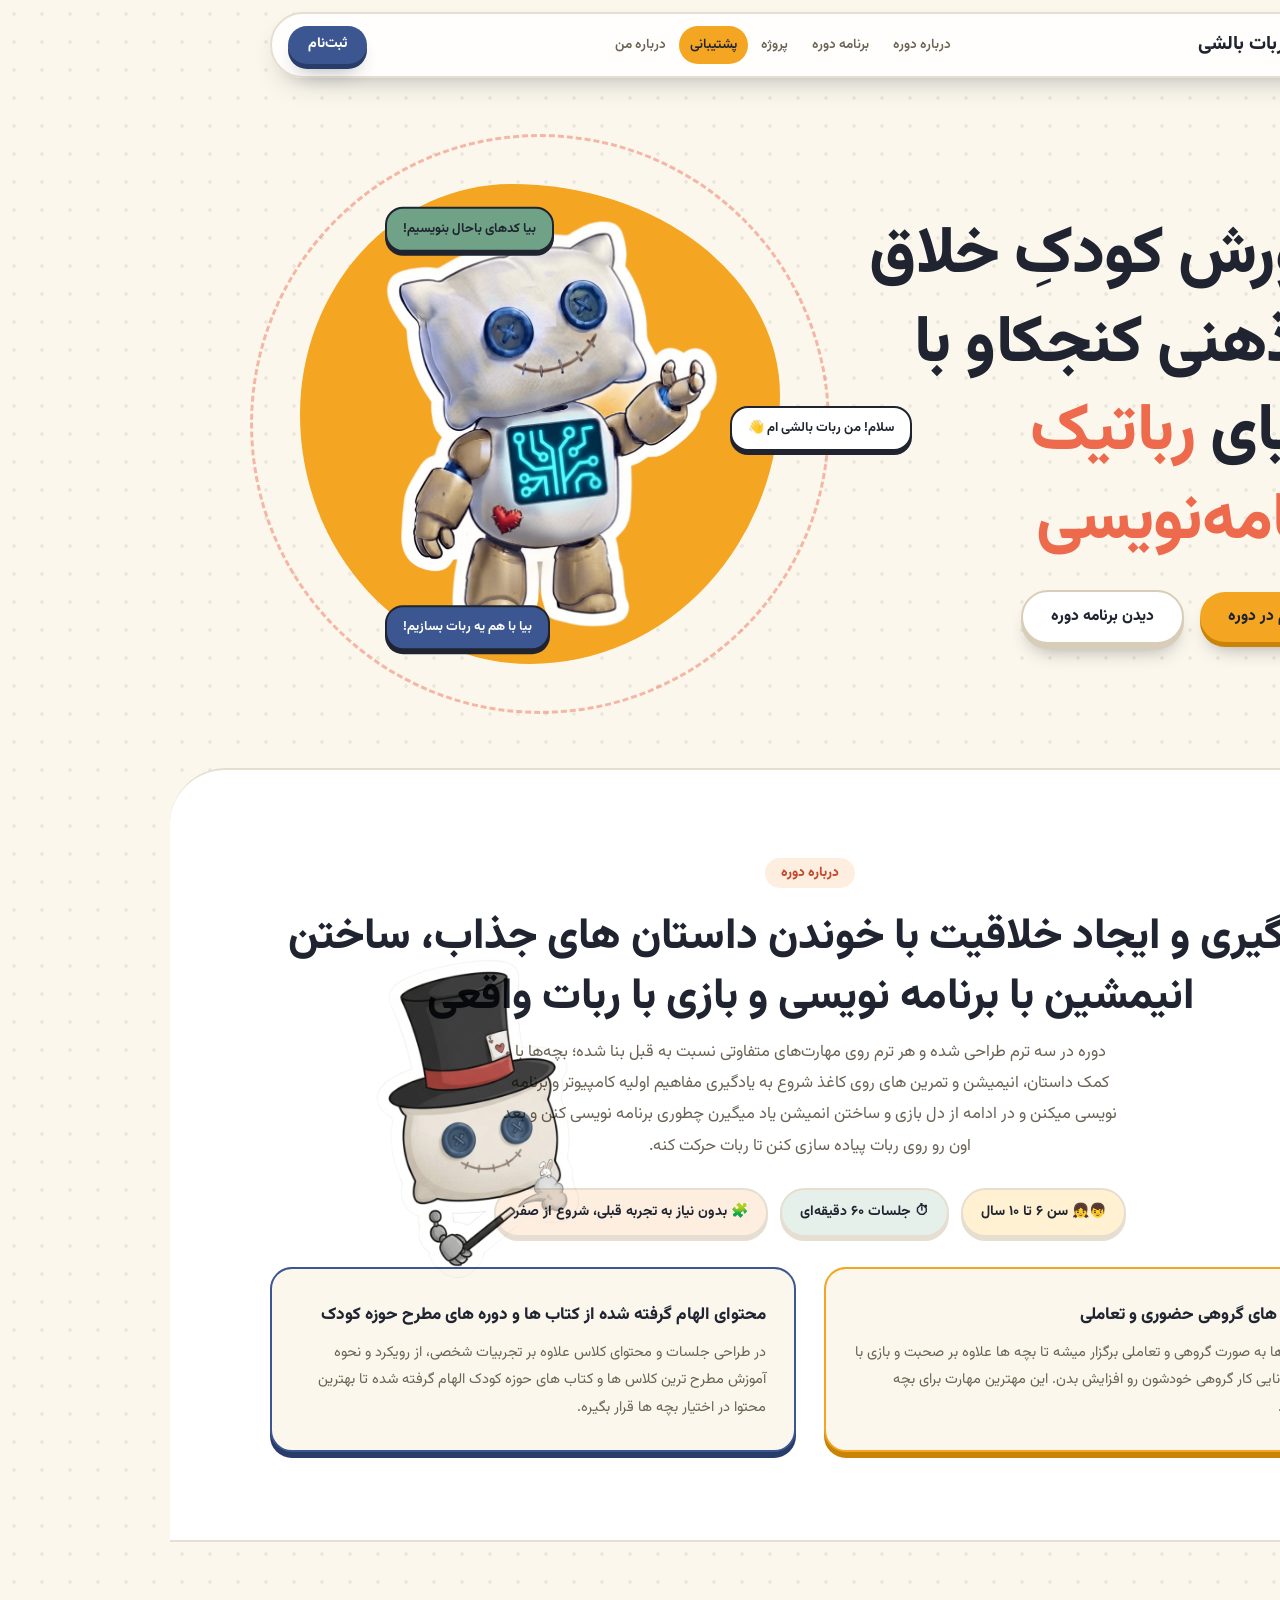
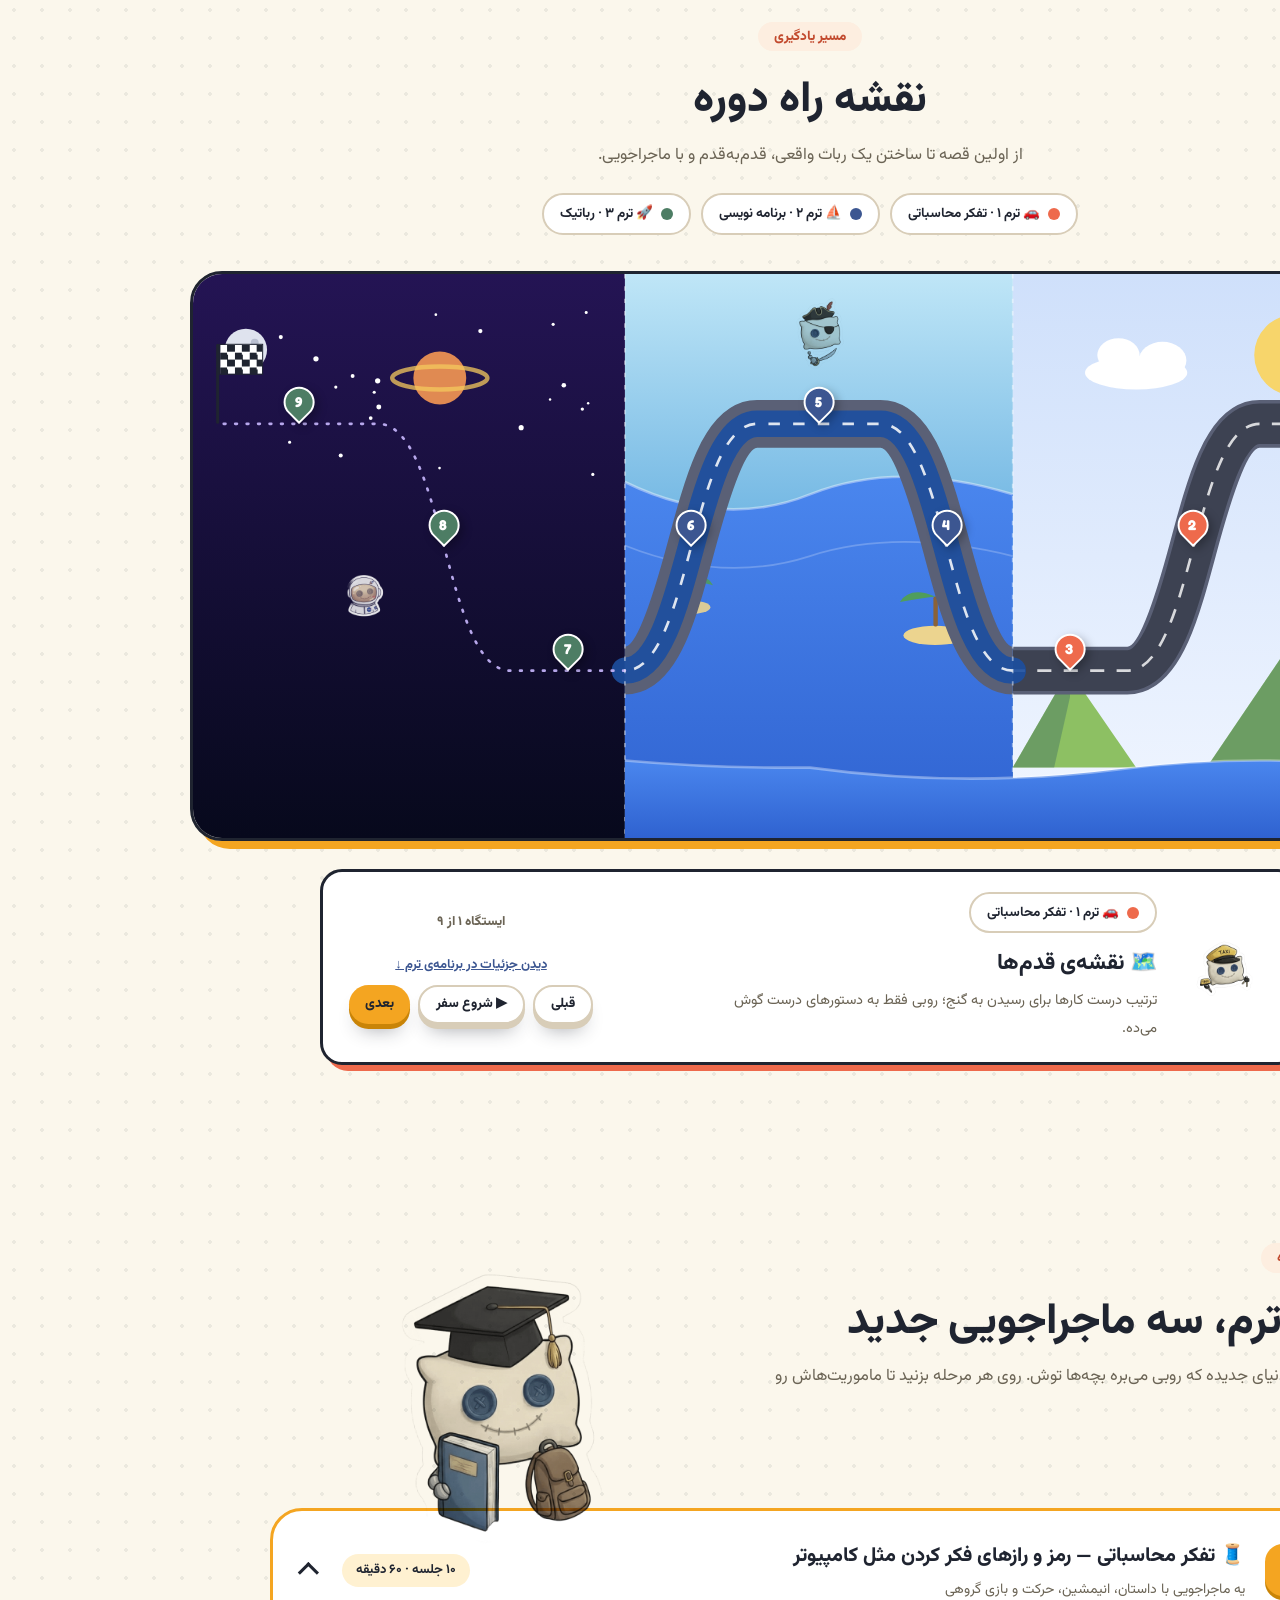
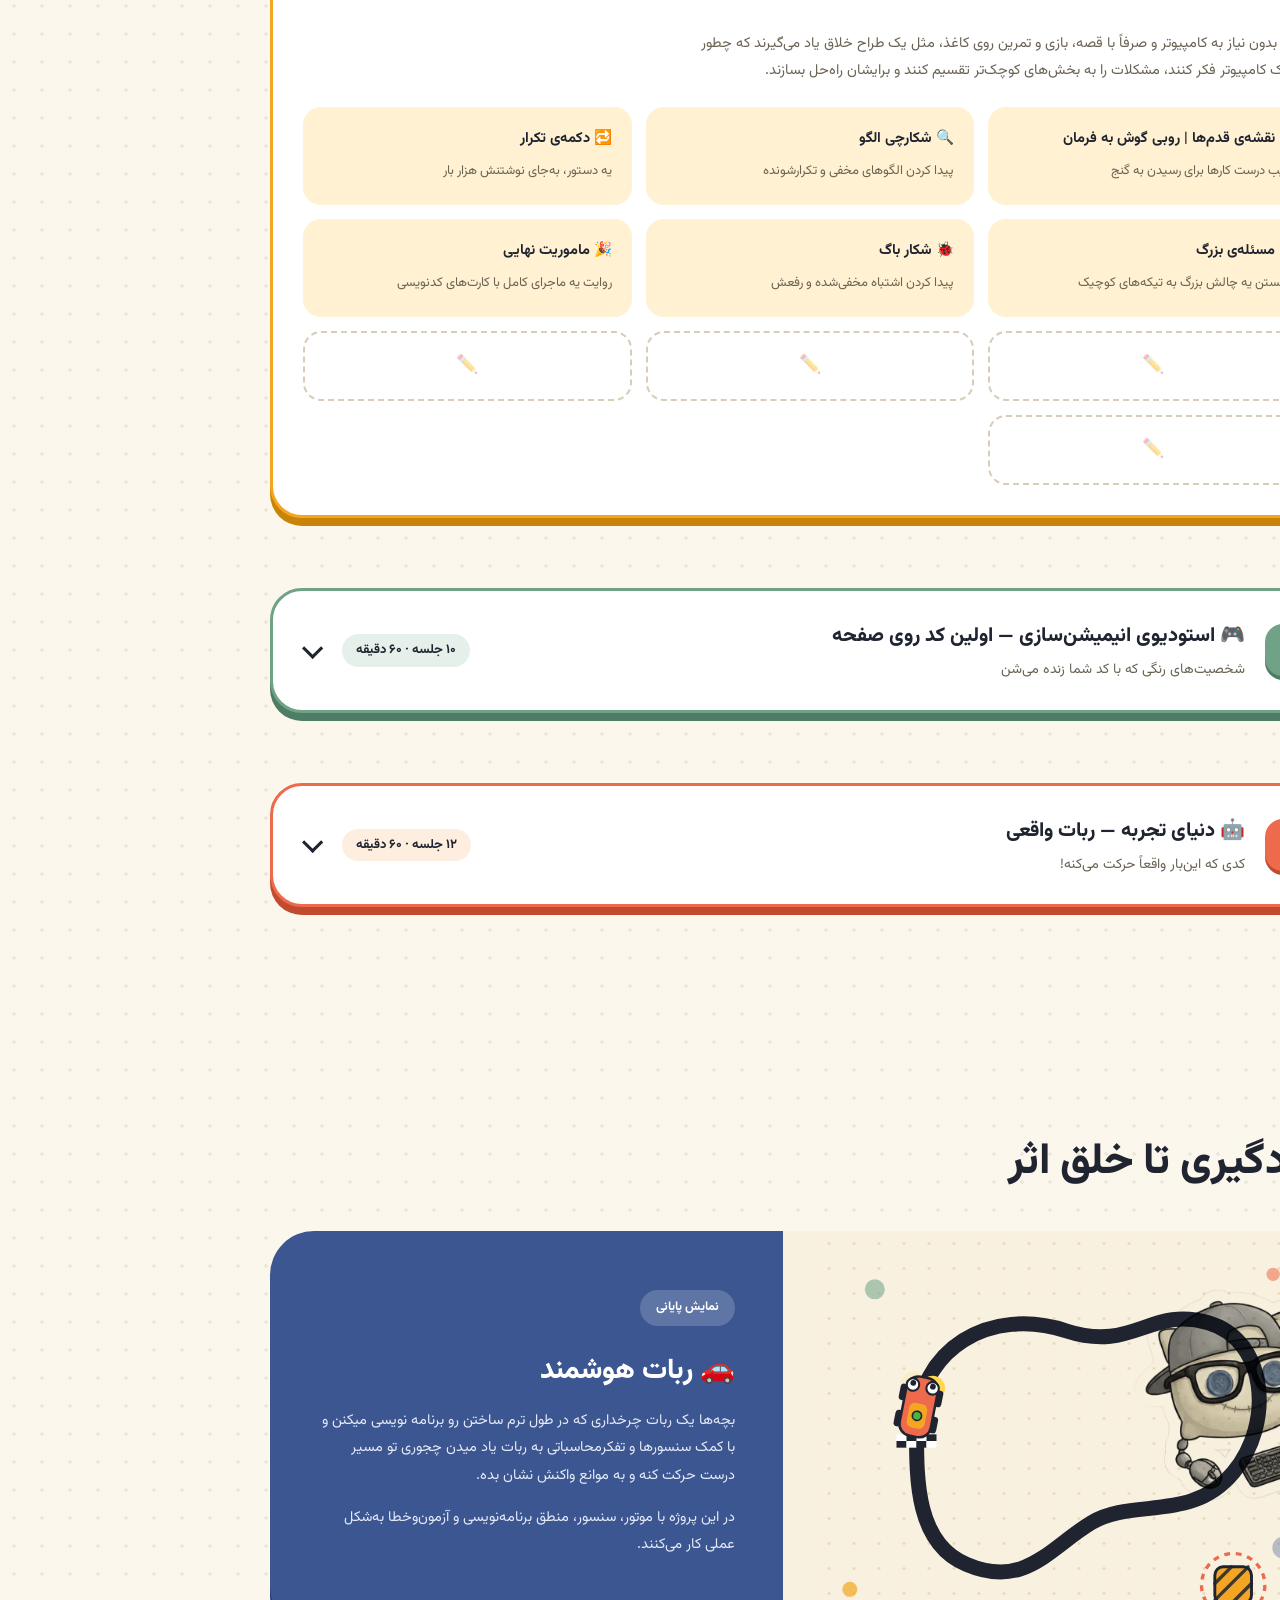
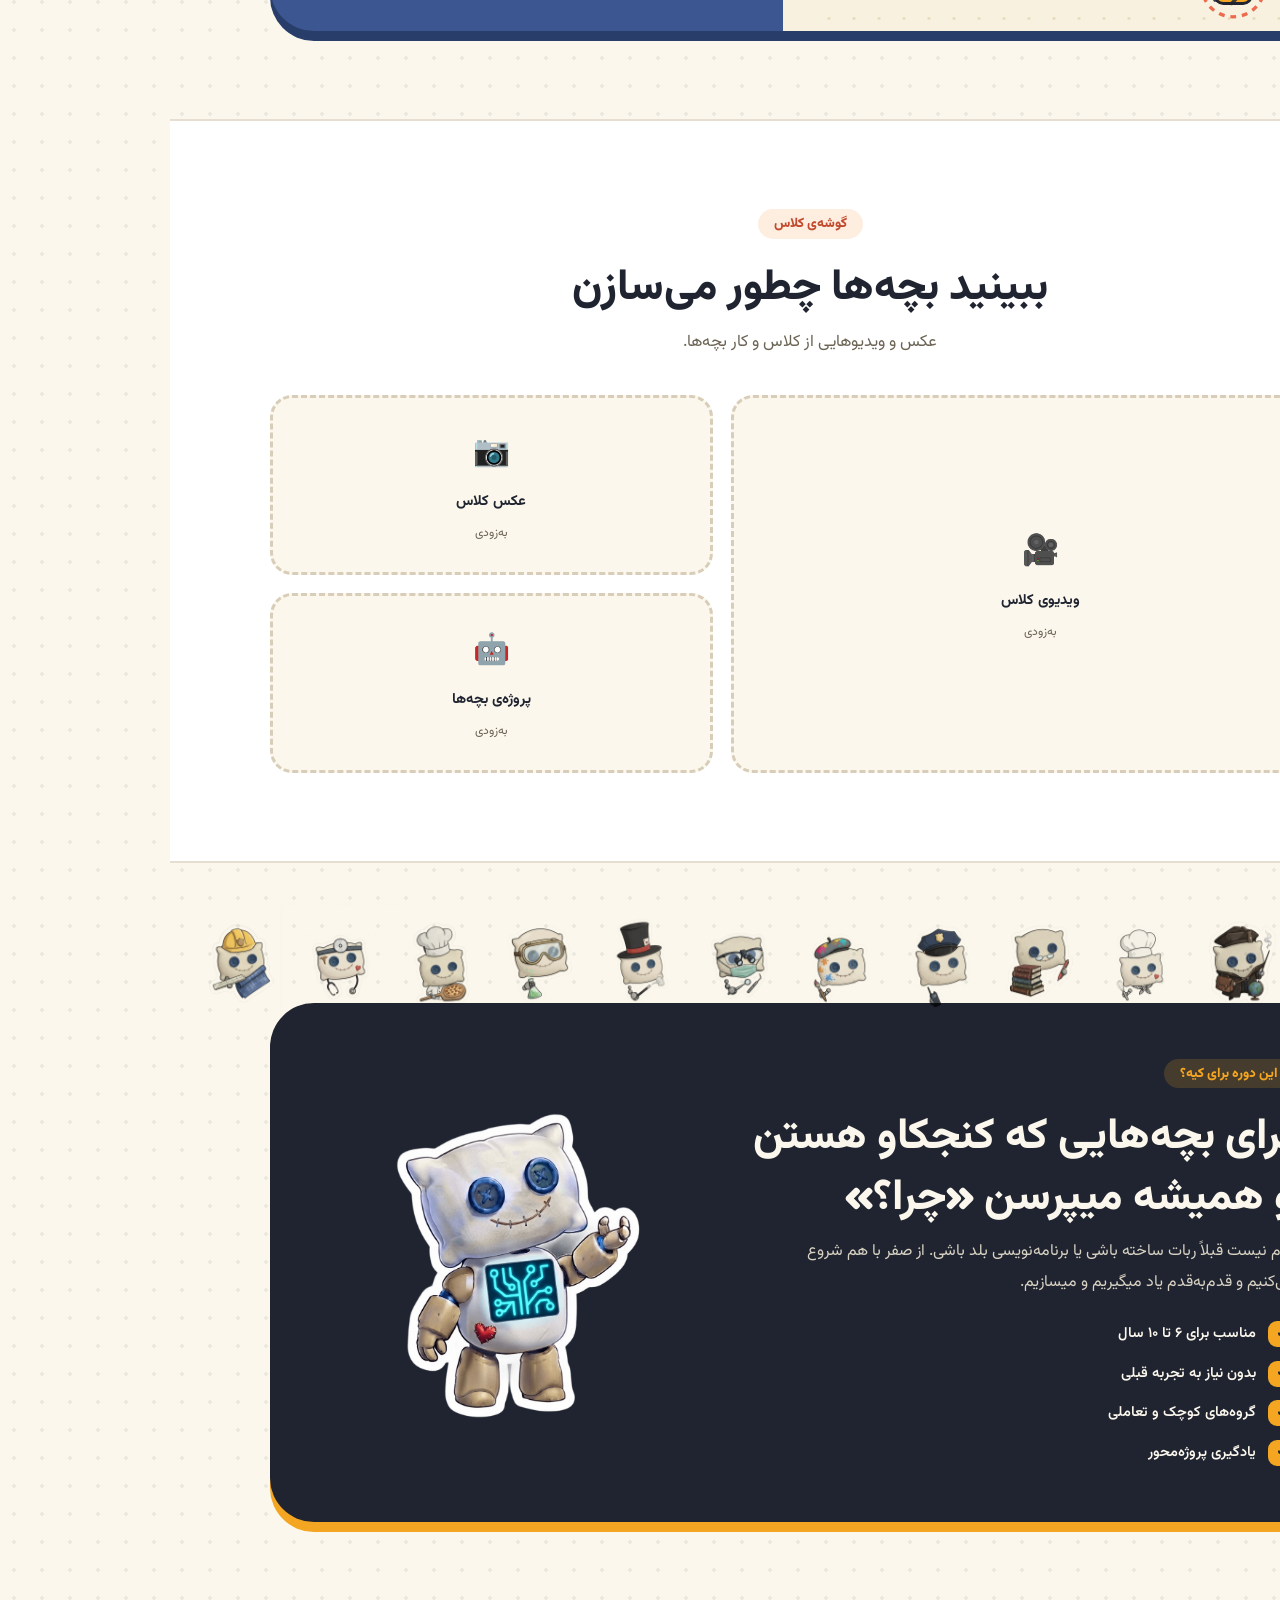
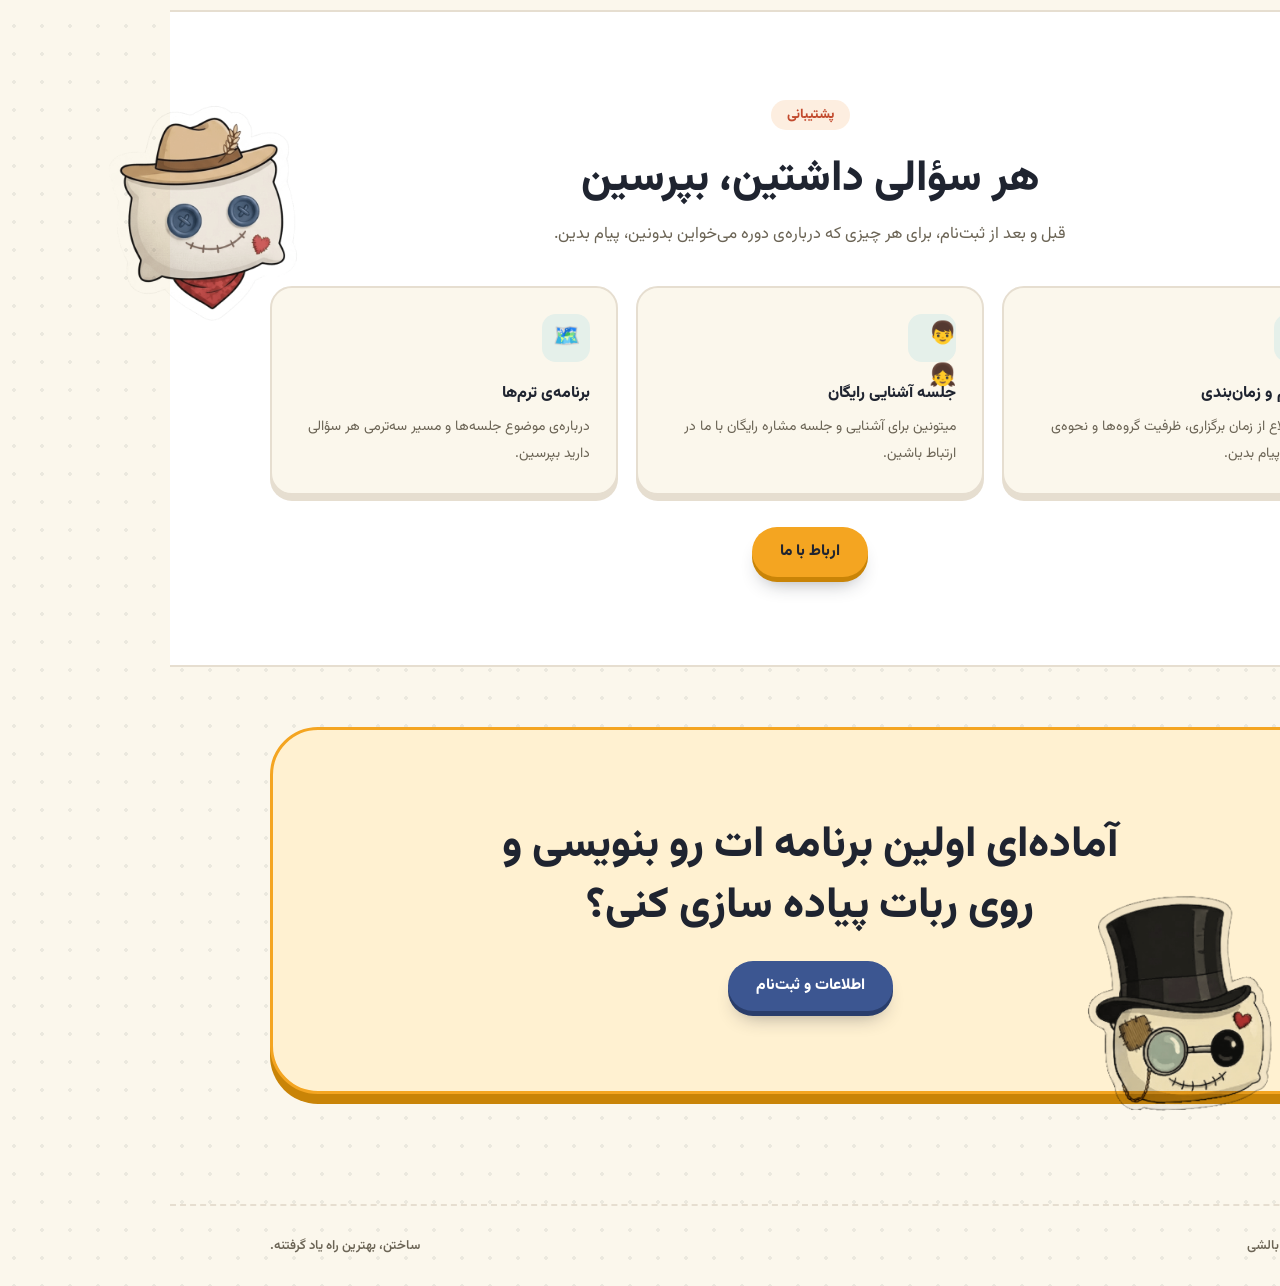
==== commit 0566aea9: "edit image size to be fit for the web site" ====
--- a/index.html
+++ b/index.html
@@ -282,7 +282,7 @@
   <section class="curriculum" id="curriculum" style="position: relative;">
     <!-- استیکر پس‌زمینه در بخش برنامه دوره -->
     <!-- <img src="assets/pillowBot_student.png" alt="ربات" class="moving-sticker pos-curr-1" data-depth="18" draggable="false"> -->
-    <img src="assets/pillowBot_student.png" alt="ربات" class="moving-sticker pos-curr-1" data-depth="18" draggable="false" style="width: 430px; top: 50px; right: 850px;">
+    <img src="assets/pillowBot_student.png" alt="ربات" class="moving-sticker pos-curr-1" data-depth="18" draggable="false" style="width: 400px; top: 50px; right: 750px;">
 
     <div class="wrap">
       <div class="kicker" data-i18n="curriculum_kicker">برنامه دوره</div>
@@ -390,7 +390,7 @@
 
   <!-- PROJECT -->
   <section class="project" id="project">
-    <img src="assets/pillowBot_programmer.png" alt="" class="moving-sticker pos-proj-1" data-depth="16" draggable="false" style="width: 430px; top: 190px; right: 90px;">
+    <img src="assets/pillowBot_programmer.png" alt="" class="moving-sticker pos-proj-1" data-depth="16" draggable="false" style="width: 400px; top: 200px; right: 10px;">
     <div class="wrap">
       <div class="kicker" data-i18n="project_kicker">یک نمونه فعالیت</div>
       <h2 data-i18n="project_h2">فقط یاد نمی‌گیرند؛ می‌سازند</h2>
@@ -519,7 +519,7 @@
 
   <!-- SUPPORT -->
   <section class="support" id="support" style="position: relative;">
-    <img src="assets/pillowBot_gangester.png" alt="" class="moving-sticker pos-sup-1" data-depth="14" draggable="false" style="width: 430px; top: 50px; right: 1350px;">
+    <img src="assets/pillowBot_gangester.png" alt="" class="moving-sticker pos-sup-1" data-depth="14" draggable="false" style="width: 400px; top: -20px; right: 1050px;">
     <div class="wrap">
       <div class="kicker" data-i18n="sup_kicker">پشتیبانی</div>
       <h2 data-i18n="sup_h2">هر سؤالی داشتید، بپرسید</h2>
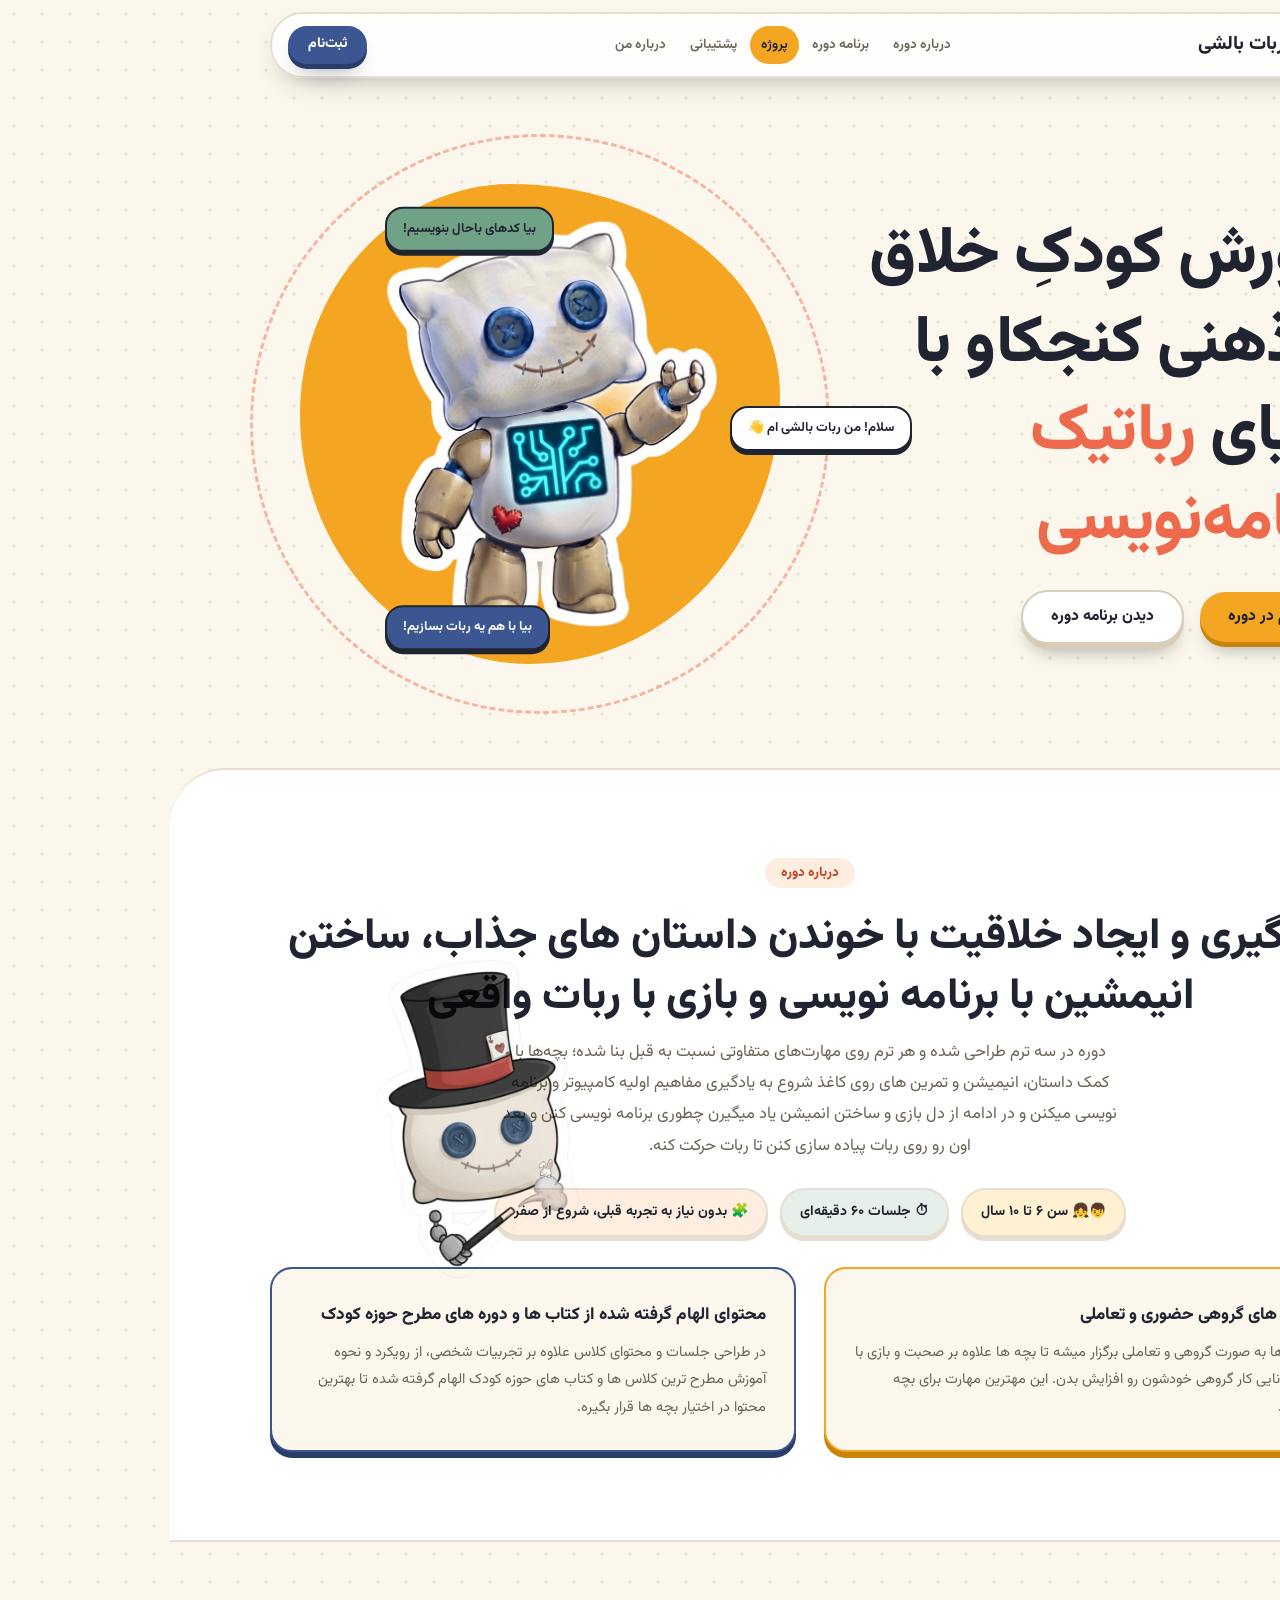
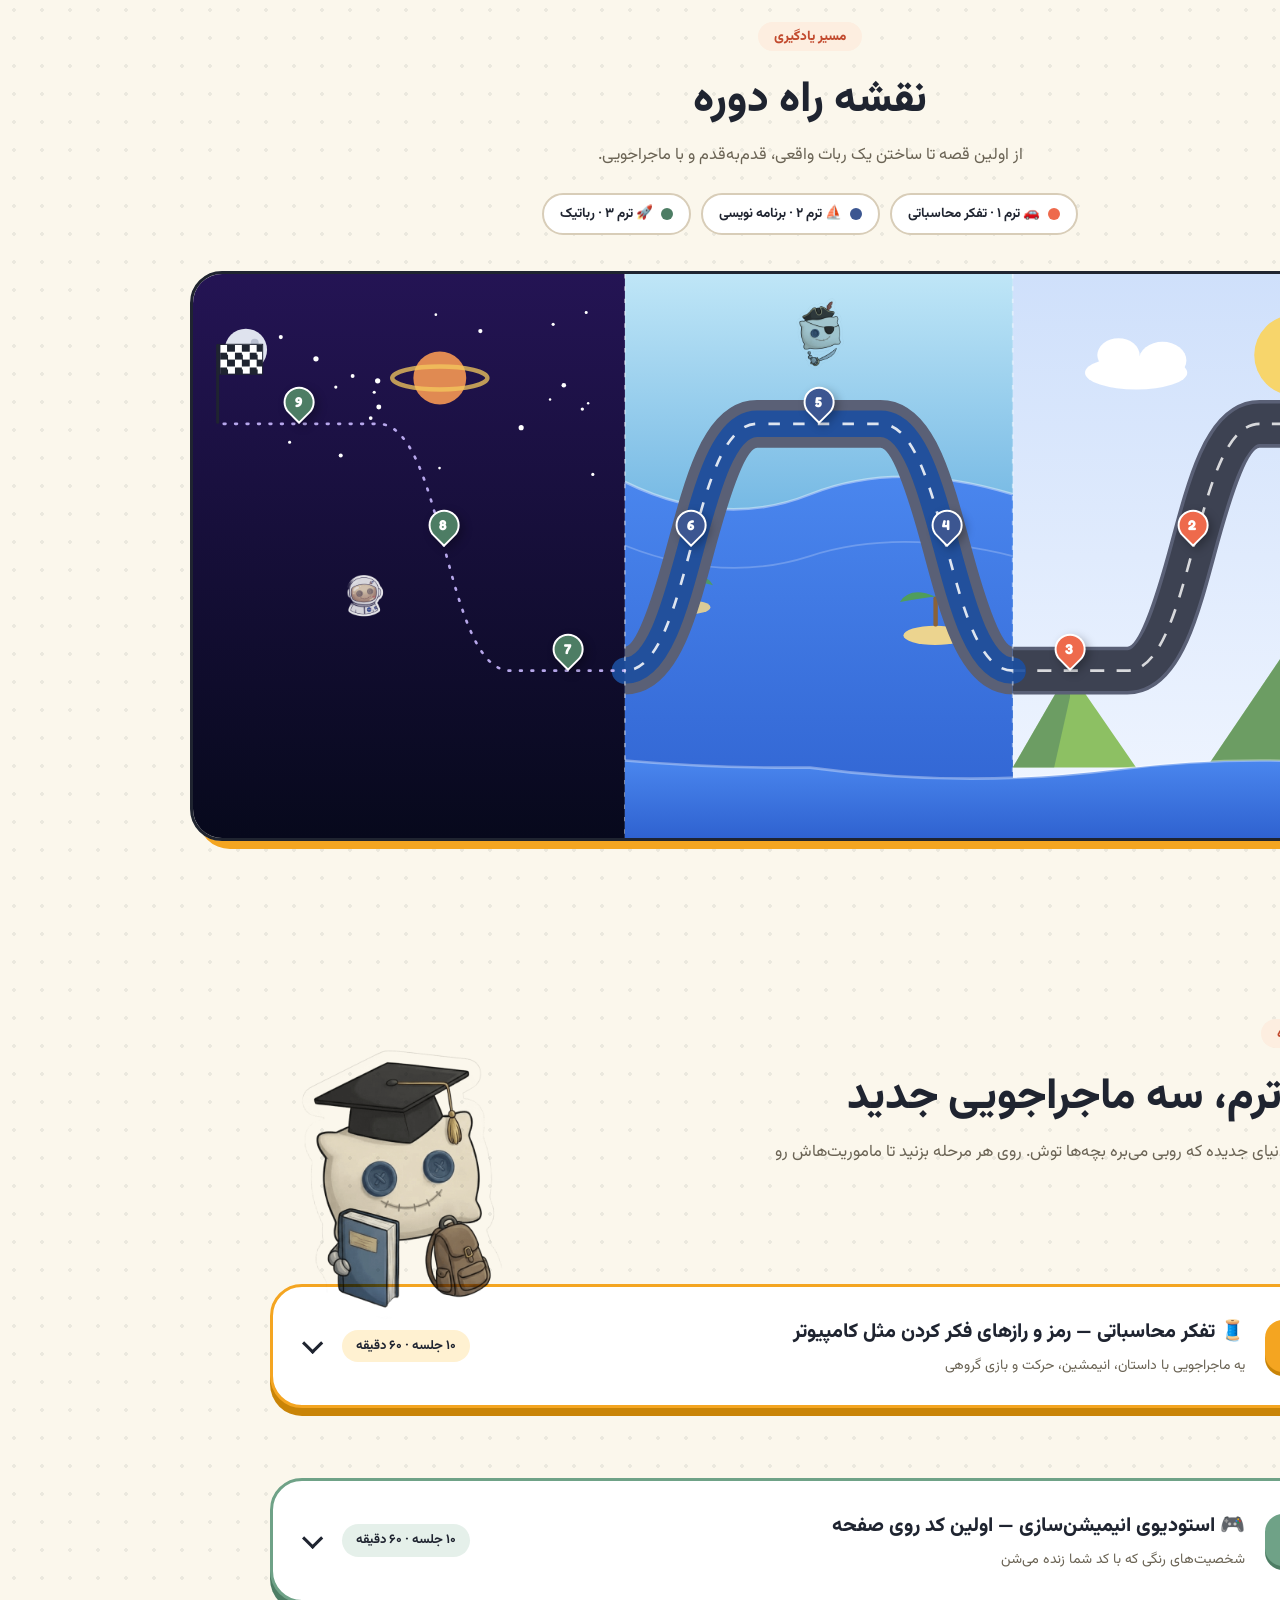
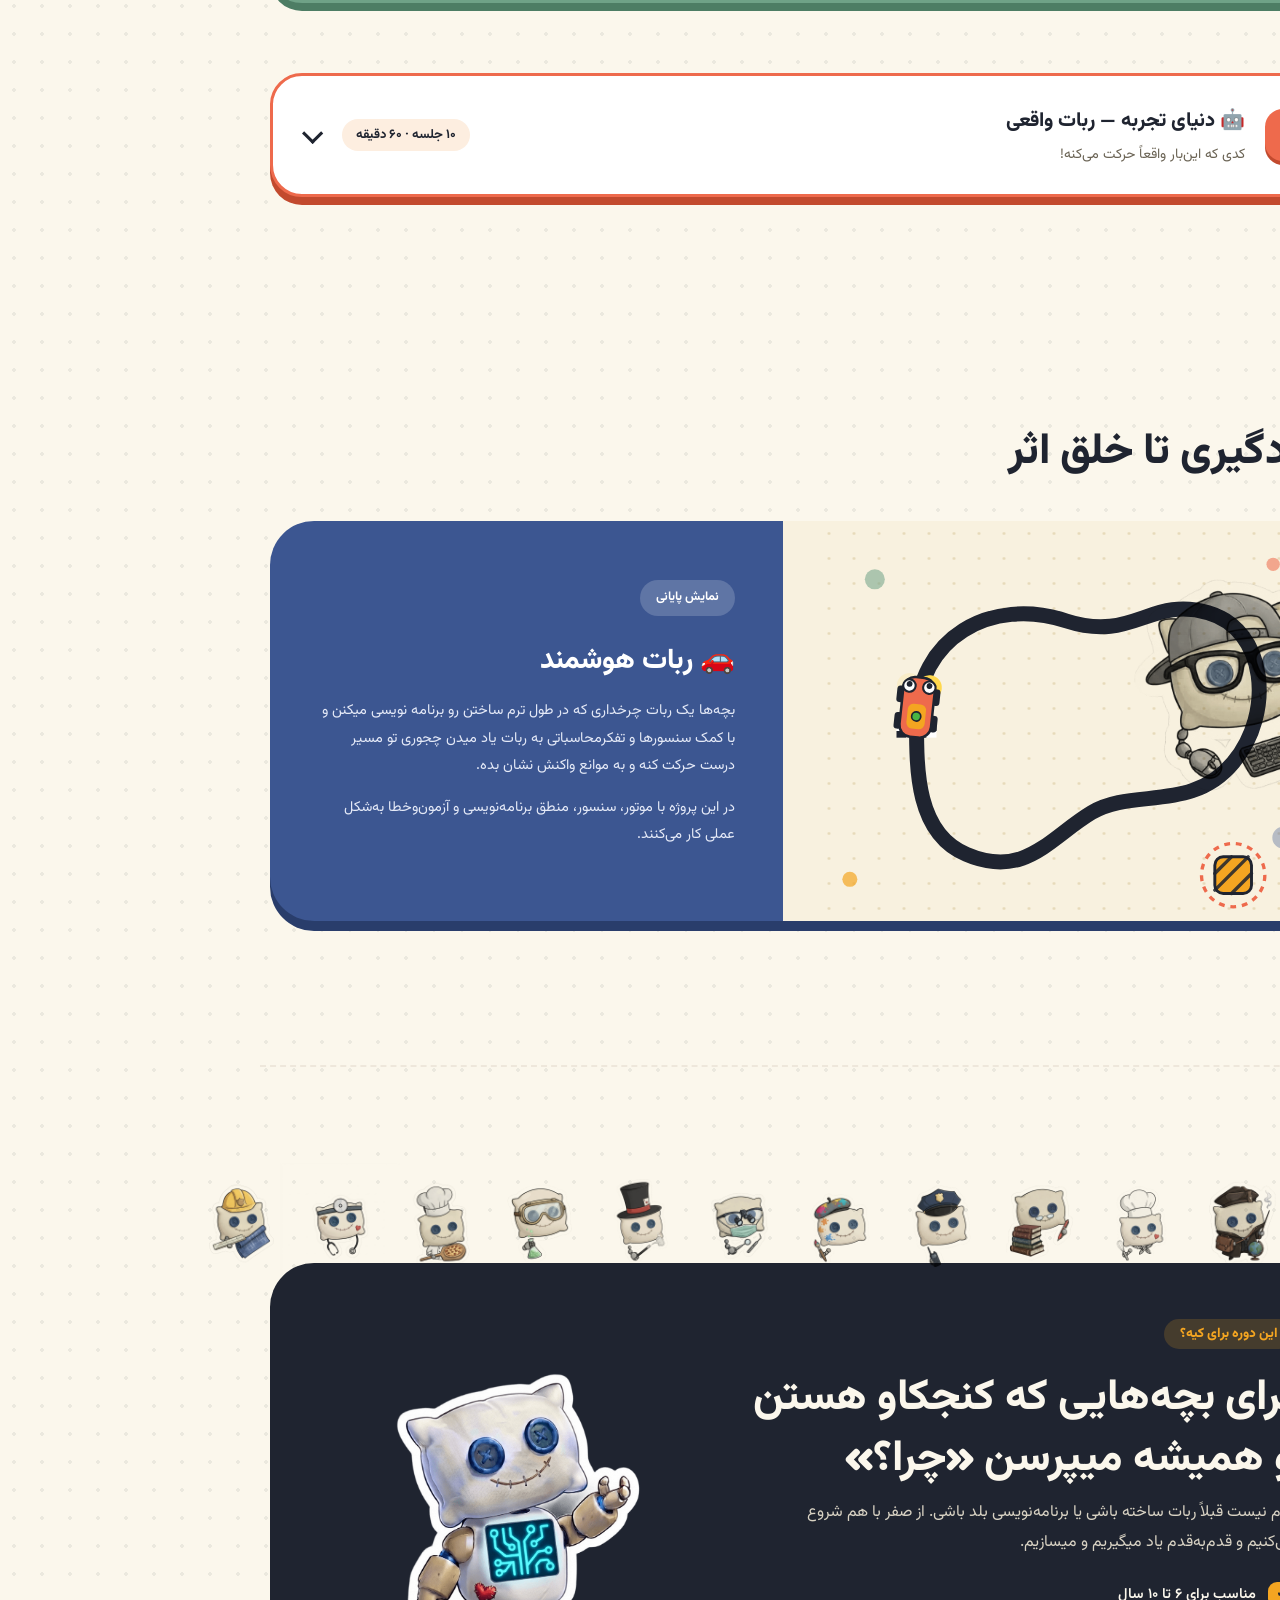
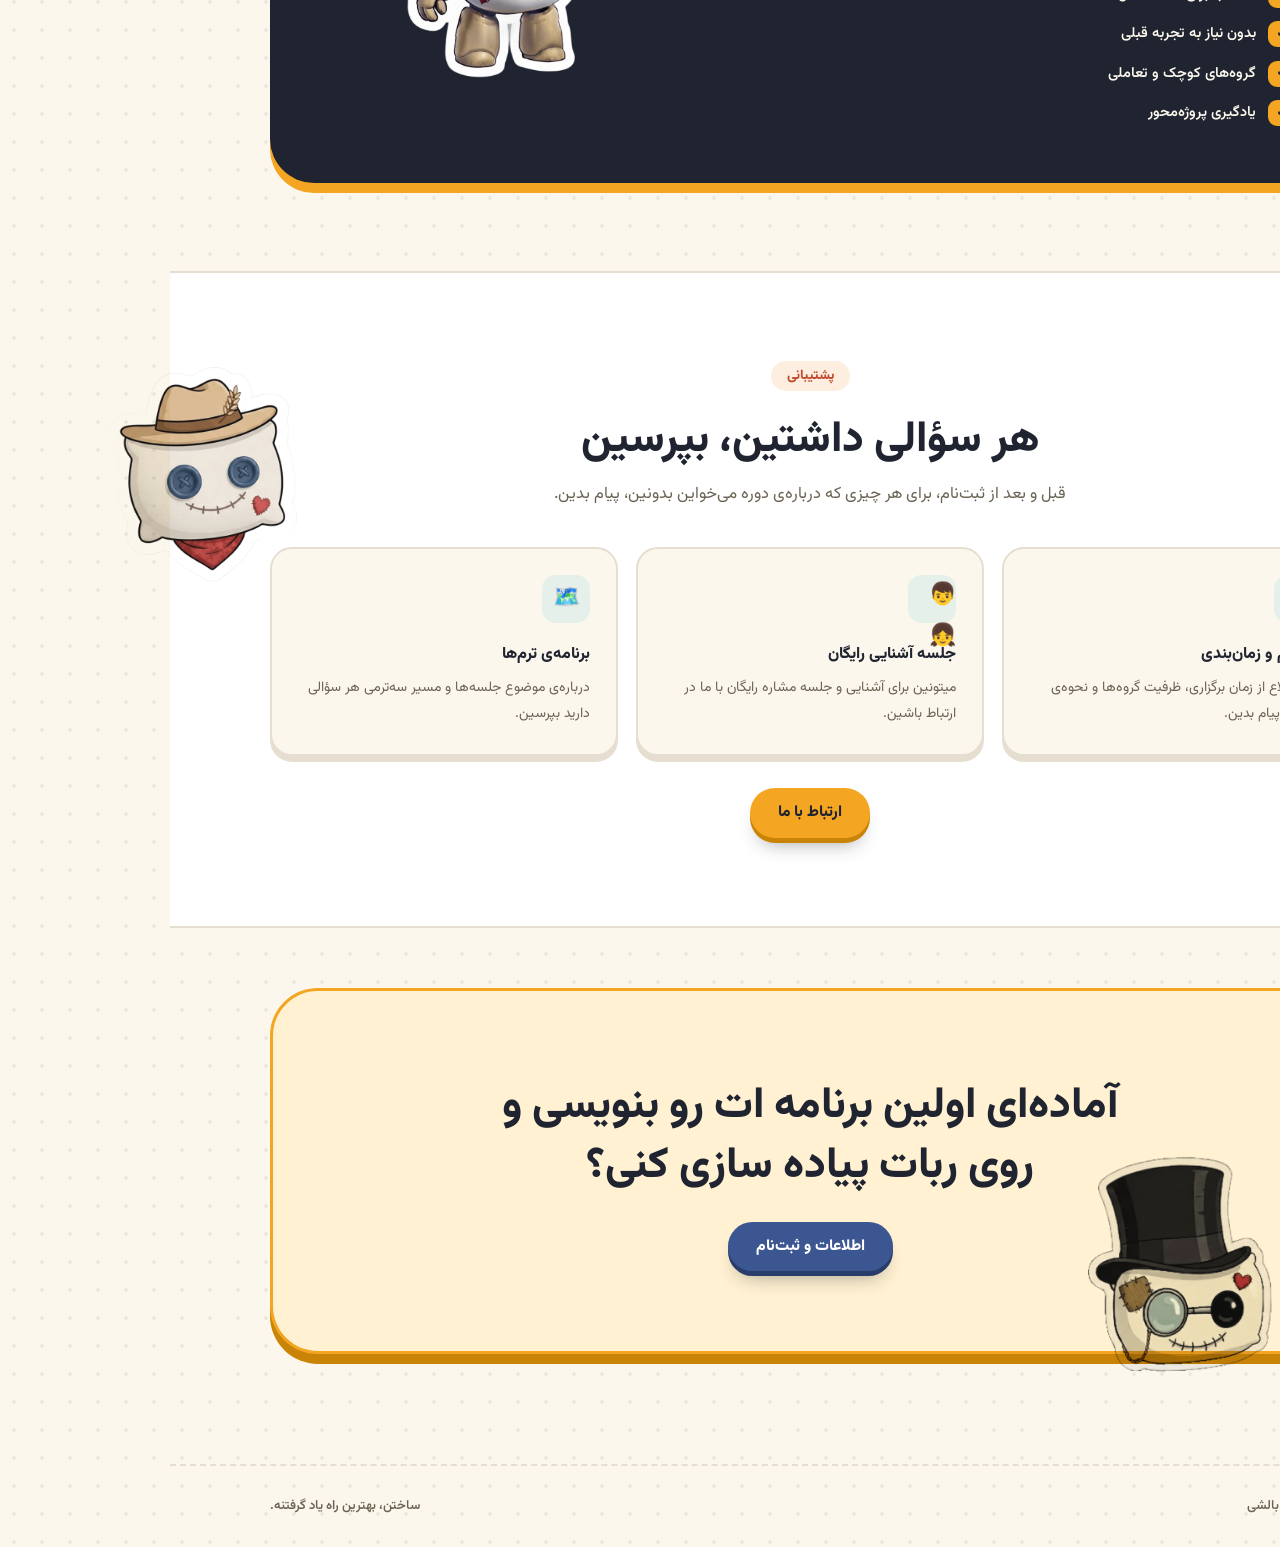
==== commit 8252e7ef: "remove the other language make the content of class clear" ====
--- a/index.html
+++ b/index.html
@@ -258,7 +258,7 @@
       <p class="rm-hint" data-i18n="rm_hint">↔ برای دیدن کل مسیر بکشید</p>
 
       <!-- کارت توضیح ایستگاه انتخاب‌شده (با JS پر می‌شود) -->
-      <div class="rm-panel" id="rmPanel" aria-live="polite">
+      <!-- <div class="rm-panel" id="rmPanel" aria-live="polite">
         <img class="rm-panel-img" id="rmPanelImg" alt="" draggable="false">
         <div class="rm-panel-body">
           <span class="rm-chip" id="rmPanelTerm"></span>
@@ -274,7 +274,7 @@
             <button type="button" class="btn btn-solid rm-btn" id="rmNext" data-i18n="rm_next">بعدی</button>
           </div>
         </div>
-      </div>
+      </div> -->
     </div>
   </section>
 
@@ -282,7 +282,7 @@
   <section class="curriculum" id="curriculum" style="position: relative;">
     <!-- استیکر پس‌زمینه در بخش برنامه دوره -->
     <!-- <img src="assets/pillowBot_student.png" alt="ربات" class="moving-sticker pos-curr-1" data-depth="18" draggable="false"> -->
-    <img src="assets/pillowBot_student.png" alt="ربات" class="moving-sticker pos-curr-1" data-depth="18" draggable="false" style="width: 400px; top: 50px; right: 750px;">
+    <img src="assets/pillowBot_student.png" alt="ربات" class="moving-sticker pos-curr-1" data-depth="18" draggable="false" style="width: 400px; top: 50px; right: 850px;">
 
     <div class="wrap">
       <div class="kicker" data-i18n="curriculum_kicker">برنامه دوره</div>
@@ -290,13 +290,13 @@
       <p class="lede" data-i18n="curriculum_lede">هر ترم یه دنیای جدیده که روبی می‌بره بچه‌ها توش. روی هر مرحله بزنید تا ماموریت‌هاش رو ببینید.</p>
 
       <div class="levels" id="curriculum-levels">
-        <div class="level active" id="level1">
+        <div class="level" id="level1">
         <!-- ربات این دوره: فقط src را عوض کن (فعلاً عکس تکراری است) -->
         <!-- <div class="level-mascot"><img src="assets/pillowBot_taxi.png" alt="" draggable="false"></div> -->
           <div class="level-head" onclick="this.parentElement.classList.toggle('active')">
             <div class="level-num">۱</div>
             <div>
-              <div class="level-title" data-i18n="level1_title">🧵 دنیای سلام روبی — بدون کامپیوتر</div>
+              <div class="level-title" data-i18n="level1_title">🧵 ماجراجویی به کمک روبی — بدون کامپیوتر</div>
               <div class="level-sub" data-i18n="level1_sub">یه ماجراجویی با داستان، حرکت و بازی گروهی</div>
             </div>
             <div class="level-meta" data-i18n="level1_meta">۱۲ جلسه · ۶۰ دقیقه</div>
@@ -313,10 +313,10 @@
               <div class="unit"><b data-i18n="l1u4b"></b><span data-i18n="l1u4s"></span></div>
               <div class="unit"><b data-i18n="l1u5b"></b><span data-i18n="l1u5s"></span></div>
               <div class="unit"><b data-i18n="l1u6b"></b><span data-i18n="l1u6s"></span></div>
-              <div class="unit unit-empty"><b data-i18n="l1u7b"></b><span data-i18n="l1u7s"></span></div>
-              <div class="unit unit-empty"><b data-i18n="l1u8b"></b><span data-i18n="l1u8s"></span></div>
-              <div class="unit unit-empty"><b data-i18n="l1u9b"></b><span data-i18n="l1u9s"></span></div>
-              <div class="unit unit-empty"><b data-i18n="l1u10b"></b><span data-i18n="l1u10s"></span></div>
+              <div class="unit"><b data-i18n="l1u7b"></b><span data-i18n="l1u7s"></span></div>
+              <div class="unit"><b data-i18n="l1u8b"></b><span data-i18n="l1u8s"></span></div>
+              <div class="unit"><b data-i18n="l1u9b"></b><span data-i18n="l1u9s"></span></div>
+              <div class="unit"><b data-i18n="l1u10b"></b><span data-i18n="l1u10s"></span></div>
             </div>
           </div>
         </div>
@@ -373,14 +373,14 @@
               <div class="unit"><b data-i18n="l3u2b"></b><span data-i18n="l3u2s"></span></div>
               <div class="unit"><b data-i18n="l3u3b"></b><span data-i18n="l3u3s"></span></div>
               <div class="unit"><b data-i18n="l3u4b"></b><span data-i18n="l3u4s"></span></div>
-              <div class="unit unit-empty"><b data-i18n="l3u5b"></b><span data-i18n="l3u5s"></span></div>
-              <div class="unit unit-empty"><b data-i18n="l3u6b"></b><span data-i18n="l3u6s"></span></div>
-              <div class="unit unit-empty"><b data-i18n="l3u7b"></b><span data-i18n="l3u7s"></span></div>
-              <div class="unit unit-empty"><b data-i18n="l3u8b"></b><span data-i18n="l3u8s"></span></div>
-              <div class="unit unit-empty"><b data-i18n="l3u9b"></b><span data-i18n="l3u9s"></span></div>
-              <div class="unit unit-empty"><b data-i18n="l3u10b"></b><span data-i18n="l3u10s"></span></div>
-              <div class="unit unit-empty"><b data-i18n="l3u11b"></b><span data-i18n="l3u11s"></span></div>
-              <div class="unit unit-empty"><b data-i18n="l3u12b"></b><span data-i18n="l3u12s"></span></div>
+              <div class="unit"><b data-i18n="l3u5b"></b><span data-i18n="l3u5s"></span></div>
+              <div class="unit"><b data-i18n="l3u6b"></b><span data-i18n="l3u6s"></span></div>
+              <div class="unit"><b data-i18n="l3u7b"></b><span data-i18n="l3u7s"></span></div>
+              <div class="unit"><b data-i18n="l3u8b"></b><span data-i18n="l3u8s"></span></div>
+              <div class="unit"><b data-i18n="l3u9b"></b><span data-i18n="l3u9s"></span></div>
+              <div class="unit"><b data-i18n="l3u10b"></b><span data-i18n="l3u10s"></span></div>
+              <!-- <div class="unit"><b data-i18n="l3u11b"></b><span data-i18n="l3u11s"></span></div>
+              <div class="unit"><b data-i18n="l3u12b"></b><span data-i18n="l3u12s"></span></div> -->
             </div>
           </div>
         </div>
@@ -454,16 +454,13 @@
     </div>
   </section>
 
-  <!-- CLASS CORNER: photo / video slots -->
+  <!-- CLASS CORNER: photo / video slots — غیرفعال تا عکس/ویدیوی واقعی از کلاس آماده بشه؛ برای فعال کردن دوباره کل کامنت زیر را بردار
   <section class="gallery-section" id="gallery">
     <div class="wrap">
       <div class="kicker" data-i18n="gal_kicker">گوشه‌ی کلاس</div>
       <h2 data-i18n="gal_h2">ببینید بچه‌ها چطور می‌سازن</h2>
       <p class="lede" data-i18n="gal_lede">عکس و ویدیوهایی از کلاس و کار بچه‌ها.</p>
-      <!-- برای پر کردن هر قاب، کل <div class="slot-ph">…</div> را با یکی از این‌ها عوض کن:
-           عکس:  <img src="assets/class1.png" alt="توضیح عکس" loading="lazy">
-           ویدیو: <video controls playsinline preload="metadata" poster="assets/class-poster.png"><source src="assets/class1.mp4" type="video/mp4"></video>
-           (فقط با رضایت والدین از بچه‌ها عکس/فیلم بگذار) -->
+      برای پر کردن هر قاب، کل div.slot-ph را با عکس یا ویدیو عوض کن (فقط با رضایت والدین از بچه‌ها عکس/فیلم بگذار)
       <div class="gallery">
         <figure class="slot slot-main reveal">
           <div class="slot-ph"><span>🎥</span><b data-i18n="gal_video">ویدیوی کلاس</b><small data-i18n="gal_soon">به‌زودی</small></div>
@@ -477,6 +474,8 @@
       </div>
     </div>
   </section>
+  -->
+  <div class="section-divider"></div>
 
   <!-- AUDIENCE -->
   <section class="audience">
--- a/style.css
+++ b/style.css
@@ -64,6 +64,12 @@
 /* ---------- 2. BASE ---------- */
 *{box-sizing:border-box;margin:0;padding:0}
 html{scroll-behavior:smooth;scroll-padding-top:96px}
+/* grid/flex items default to min-width:auto (= their content's natural width), which can force
+   a track to stay wide and overflow even after a mobile rule collapses it to a single column.
+   This lets every multi-column layout actually shrink to fit small screens. */
+.hero-grid > *, .about-grid > *, .audience-box > *, .project-box > *, .instructor-grid > *,
+.support-grid > *, .gallery > *, .unit-grid > *, .contact-card > * { min-width: 0; }
+
 body{
   font-family:"Vazirmatn",sans-serif;
   background:var(--paper);
@@ -163,62 +169,6 @@
 .nav-cta{--b:var(--indigo);--bd:var(--indigo-deep);--bt:#fff;padding:9px 20px;font-size:14px}
 
 
-/* استایل پایه برای منوی کشویی در موبایل */
-@media (max-width: 768px) {
-  /* پنهان کردن منو در حالت عادی روی موبایل */
-  .nav-links {
-    position: fixed;
-    top: 0;
-    right: -280px; /* در حالت بسته بیرون از صفحه */
-    width: 260px;
-    height: 100vh;
-    background-color: var(--bg-color, #fff); /* هماهنگ با تم سایت */
-    box-shadow: -5px 0 15px rgba(0, 0, 0, 0.1);
-    display: flex;
-    flex-direction: column;
-    padding: 80px 20px 20px 20px;
-    gap: 20px;
-    transition: right 0.3s ease-in-out;
-    z-index: 1001;
-  }
-
-  /* وقتی منو باز می‌شود (کلاس active اضافه می‌شود) */
-  .nav-links.active {
-    right: 0;
-  }
-
-  /* لایه پس‌زمینه نیمه‌شفاف هنگام باز شدن منو */
-  .menu-overlay {
-    position: fixed;
-    top: 0;
-    left: 0;
-    width: 100vw;
-    height: 100vh;
-    background: rgba(0, 0, 0, 0.4);
-    opacity: 0;
-    visibility: hidden;
-    transition: all 0.3s ease-in-out;
-    z-index: 1000;
-  }
-
-  .menu-overlay.active {
-    opacity: 1;
-    visibility: visible;
-  }
-
-  /* استایل دکمه همبرگری وقتی منو باز است (اختیاری برای تغییر شکل آیکون) */
-  .menu-btn[aria-expanded="true"] i:nth-child(1) {
-    transform: rotate(45deg) translate(5px, 5px);
-  }
-  .menu-btn[aria-expanded="true"] i:nth-child(2) {
-    opacity: 0;
-  }
-  .menu-btn[aria-expanded="true"] i:nth-child(3) {
-    transform: rotate(-45deg) translate(5px, -5px);
-  }
-}
-
-
 /* ---------- 5. HERO ---------- */
 /* .hero{padding:64px 0 130px}
 .hero-grid{display:grid;grid-template-columns:1.05fr .95fr;gap:56px;align-items:center;position:relative}
@@ -228,34 +178,6 @@
   text-decoration:none var(--marigold) 3px;text-underline-offset:.2em;text-decoration-skip-ink:none;
 }
 .hero-actions{display:flex;gap:16px;flex-wrap:wrap;align-items:center}
-
-.hero-art{position:relative;width:340px;height:380px;margin:0 auto;display:grid;place-items:center}
-.hero-art::before{
-  content:"";position:absolute;inset:-34px;border:3px dashed var(--coral);border-radius:50%;
-  opacity:.45;animation:spin 50s linear infinite;
-}
-.art-blob{
-  position:absolute;width:340px;height:340px;background:var(--marigold);
-  border-radius:44% 56% 52% 48% / 48% 44% 56% 52%;
-  animation:blobMorph 9s ease-in-out infinite;
-}
-.speech{
-  position:absolute;z-index:3;padding:8px 16px;border-radius:18px;
-  background:var(--panel);color:var(--ink);border:2px solid var(--ink);
-  box-shadow:0 4px 0 var(--ink);
-  font-size:13px;font-weight:700;text-align:center;white-space:nowrap;width:max-content;
-}
-.speech-2{background:var(--indigo);color:#fff}
-.speech-3{background:var(--sage);color:#1f2430}
-.speech-1,.speech-2,.speech-3{
-  top:50%;left:50%;margin-top:-18px;margin-left:-40px;
-  animation:circleRotate 14s linear infinite;
-}
-.speech-1{animation-delay:0s}
-.speech-2{animation-delay:-4.6s}
-.speech-3{animation-delay:-9.3s}
-.hero-art:hover .speech{animation-play-state:paused}   hover to read a bubble */
-
 
 /* ---------- 5. HERO ---------- */
 .hero{padding:64px 0 130px}
@@ -742,8 +664,10 @@
 .rm-btns{display:flex;gap:8px;flex-wrap:wrap;justify-content:center}
 .rm-btn{padding:8px 16px;font-size:13.5px}
 @media (max-width:760px){
-  .rm-panel{grid-template-columns:1fr;text-align:center;justify-items:center;padding:20px}
-  .rm-panel-img{width:72px}
+  .rm-panel{display:block;text-align:center;padding:20px}
+  .rm-panel > *{margin-top:14px}
+  .rm-panel > *:first-child{margin-top:0}
+  .rm-panel-img{width:72px;margin-inline:auto}
 }
 @media (prefers-reduced-motion:reduce){
   .rm-rider span,.rm-stop.active .rm-pin,.rm-panel.swap{animation:none}
@@ -812,26 +736,47 @@
 /* ---------- 16. RESPONSIVE ---------- */
 @media (max-width:900px){
   .hero{padding:36px 0 110px}
-  .hero-grid{grid-template-columns:1fr;gap:70px}
-  .hero-art{height:auto;display:flex;flex-direction:column;align-items:center}
-  .hero-art::before,.art-blob{display:none}
-  .speech-1,.speech-2,.speech-3{position:static;animation:none;transform:none;margin:0 0 10px;white-space:normal}
-  .robot-head-img{max-width:280px}
-  .about-grid,.audience-box,.project-box,.instructor-grid{grid-template-columns:1fr}
+  /* display:block instead of a collapsed 1-column grid: a grid track still sizes itself off
+     its content's natural (unwrapped) width even at min-width:0 in some engines, which pushed
+     the whole hero off-screen on phones. Plain block stacking has no such quirk. */
+  .hero-grid{display:block}
+  .hero-grid > *{margin-top:70px}
+  .hero-grid > *:first-child{margin-top:0}
+  /* on desktop the robot, blob and dashed ring are 480-540px and the speech bubbles orbit
+     around them by rotating + translating 230px from centre - all sized for a box far wider
+     than a phone screen. Mobile drops the orbit and just stacks bubbles above a small,
+     centred robot card, with the blob/ring shrunk down as a simple backdrop behind it. */
+  /* centring here uses inset + margin-inline:auto rather than left:50%/transform: the robot,
+     blob and ring each already have their own transform-based animation (a float, a wobble,
+     a spin), and a CSS animation fully replaces an element's transform while it plays - a
+     static "translateX(-50%)" for centring would just get overwritten every frame. */
+  .hero-art{width:100%;max-width:260px;height:auto;margin:0 auto;display:flex;flex-direction:column;
+    align-items:center;gap:10px;position:relative;padding-bottom:180px}
+  .hero-art::before{inset:auto;width:200px;height:200px;top:auto;bottom:0;left:0;right:0;margin-inline:auto}
+  .art-blob{position:absolute;width:170px;height:170px;top:auto;bottom:10px;left:0;right:0;margin-inline:auto}
+  .speech-1,.speech-2,.speech-3{position:static;animation:none;transform:none;margin:0;white-space:normal;max-width:220px}
+  .hero-art .robot-head-img{position:absolute;bottom:0;left:0;right:0;margin-inline:auto;max-width:170px;z-index:2}
+  .about-grid,.audience-box,.project-box,.instructor-grid{display:block}
+  .about-grid > *,.project-box > *,.instructor-grid > *{margin-top:24px}
+  .about-grid > *:first-child,.project-box > *:first-child,.instructor-grid > *:first-child{margin-top:0}
   .audience-box{padding:36px 28px}
+  .audience-box > *{margin-top:28px}
+  .audience-box > *:first-child{margin-top:0}
   .project-image{min-height:0;aspect-ratio:600/480}
   .project-content{padding:32px 28px}
   .instructor-grid .avatar{max-width:220px;margin:0 auto}
-  /* mascots become soft background decoration on small screens */
-  .moving-sticker{width:84px;opacity:.6;pointer-events:none}
-  .pos-aud-1{opacity:.95;pointer-events:auto}
+  /* decorative floating mascots are hidden by default on phones (there's no room for them
+     without overlapping real content); only a couple of spots re-enable a small one on purpose */
+  .moving-sticker{display:none}
+  .pos-hero-1,.pos-hero-2,.floating-sticker{display:block;width:84px;opacity:.6;pointer-events:none}
   .pos-hero-1{top:auto;bottom:14px;right:5%}
   .pos-hero-2{bottom:14px;left:5%}
-  .pos-curr-1,.pos-about-1,.pos-about-2,.pos-proj-1,.pos-inst-1,.pos-sup-1{display:none}   /* keep phones uncluttered */
   .floating-sticker{width:80px;bottom:14px;left:14px}
 }
 @media (max-width:760px){
-  .unit-grid{grid-template-columns:1fr}
+  .unit-grid{display:block}
+  .unit-grid > *{margin-top:14px}
+  .unit-grid > *:first-child{margin-top:0}
   .level-head{flex-wrap:wrap;padding:24px 20px}
   .level-meta{margin-inline-start:0}
   .level-body{padding-inline:20px}
@@ -845,6 +790,9 @@
   .nav-cta{padding:8px 14px;font-size:13px}
   .lang-btn{padding:5px 8px}
 }
+
+/* جایگزین ساده‌ی بخش گالری (کامنت‌شده): یه خط ظریف که بخش پروژه رو از بخش مخاطب جدا نگه می‌داره */
+.section-divider{max-width:1100px;margin:56px auto;border-top:2px dashed var(--line);opacity:.6}
 
 /* ---------- 17. GALLERY (class photos/videos) ---------- */
 .gallery-section{background:var(--panel);border-block:2px solid var(--line);text-align:center}
@@ -863,7 +811,12 @@
 .slot-ph small{font-size:12px}
 .slot:hover .slot-ph{transform:translateY(-3px);border-color:var(--marigold)}
 .gallery img,.gallery video{width:100%;height:100%;object-fit:cover;border-radius:var(--radius-md);border:2px solid var(--line)}
-@media (max-width:760px){.gallery{grid-template-columns:1fr;grid-template-rows:none}.slot-main{grid-row:auto}}
+@media (max-width:760px){
+  .gallery{display:block}
+  .gallery > *{margin-top:18px}
+  .gallery > *:first-child{margin-top:0}
+  .slot{min-height:150px}
+}
 
 /* ---------- 19. SUPPORT ---------- */
 .support{position:relative;background:var(--panel);border-block:2px solid var(--line);text-align:center}
@@ -879,7 +832,11 @@
 .support-card h3{font-size:16px;margin-bottom:8px}
 .support-card p{font-size:14px;color:var(--muted)}
 .support-cta{margin-top:32px}
-@media (max-width:760px){.support-grid{grid-template-columns:1fr}}
+@media (max-width:760px){
+  .support-grid{display:block}
+  .support-grid > *{margin-top:18px}
+  .support-grid > *:first-child{margin-top:0}
+}
 /* roadmap stop -> curriculum link */
 .rm-panel-link{margin-top:10px;font-size:13px;font-weight:700;color:var(--indigo);text-decoration:underline;background:none;border:0;padding:0;cursor:pointer;display:inline-block}
 :root[data-theme="dark"] .rm-panel-link{color:var(--marigold)}
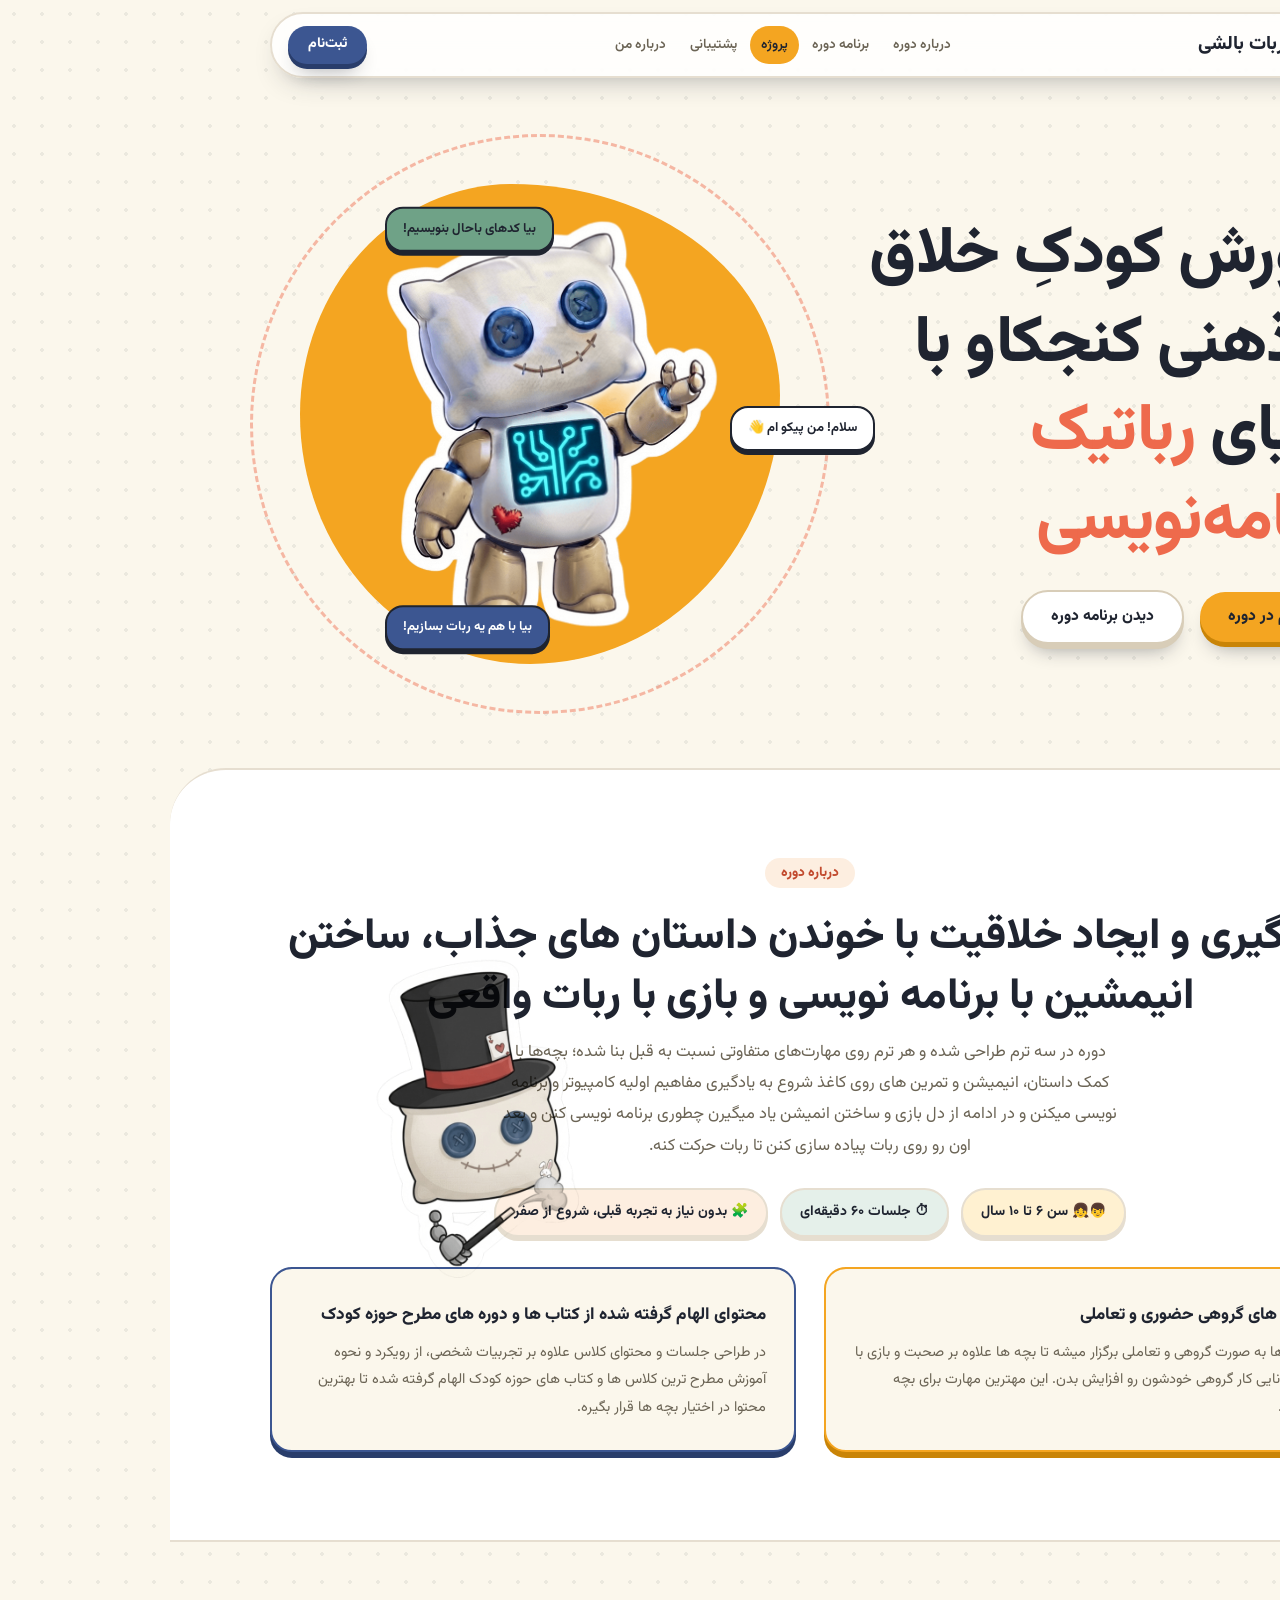
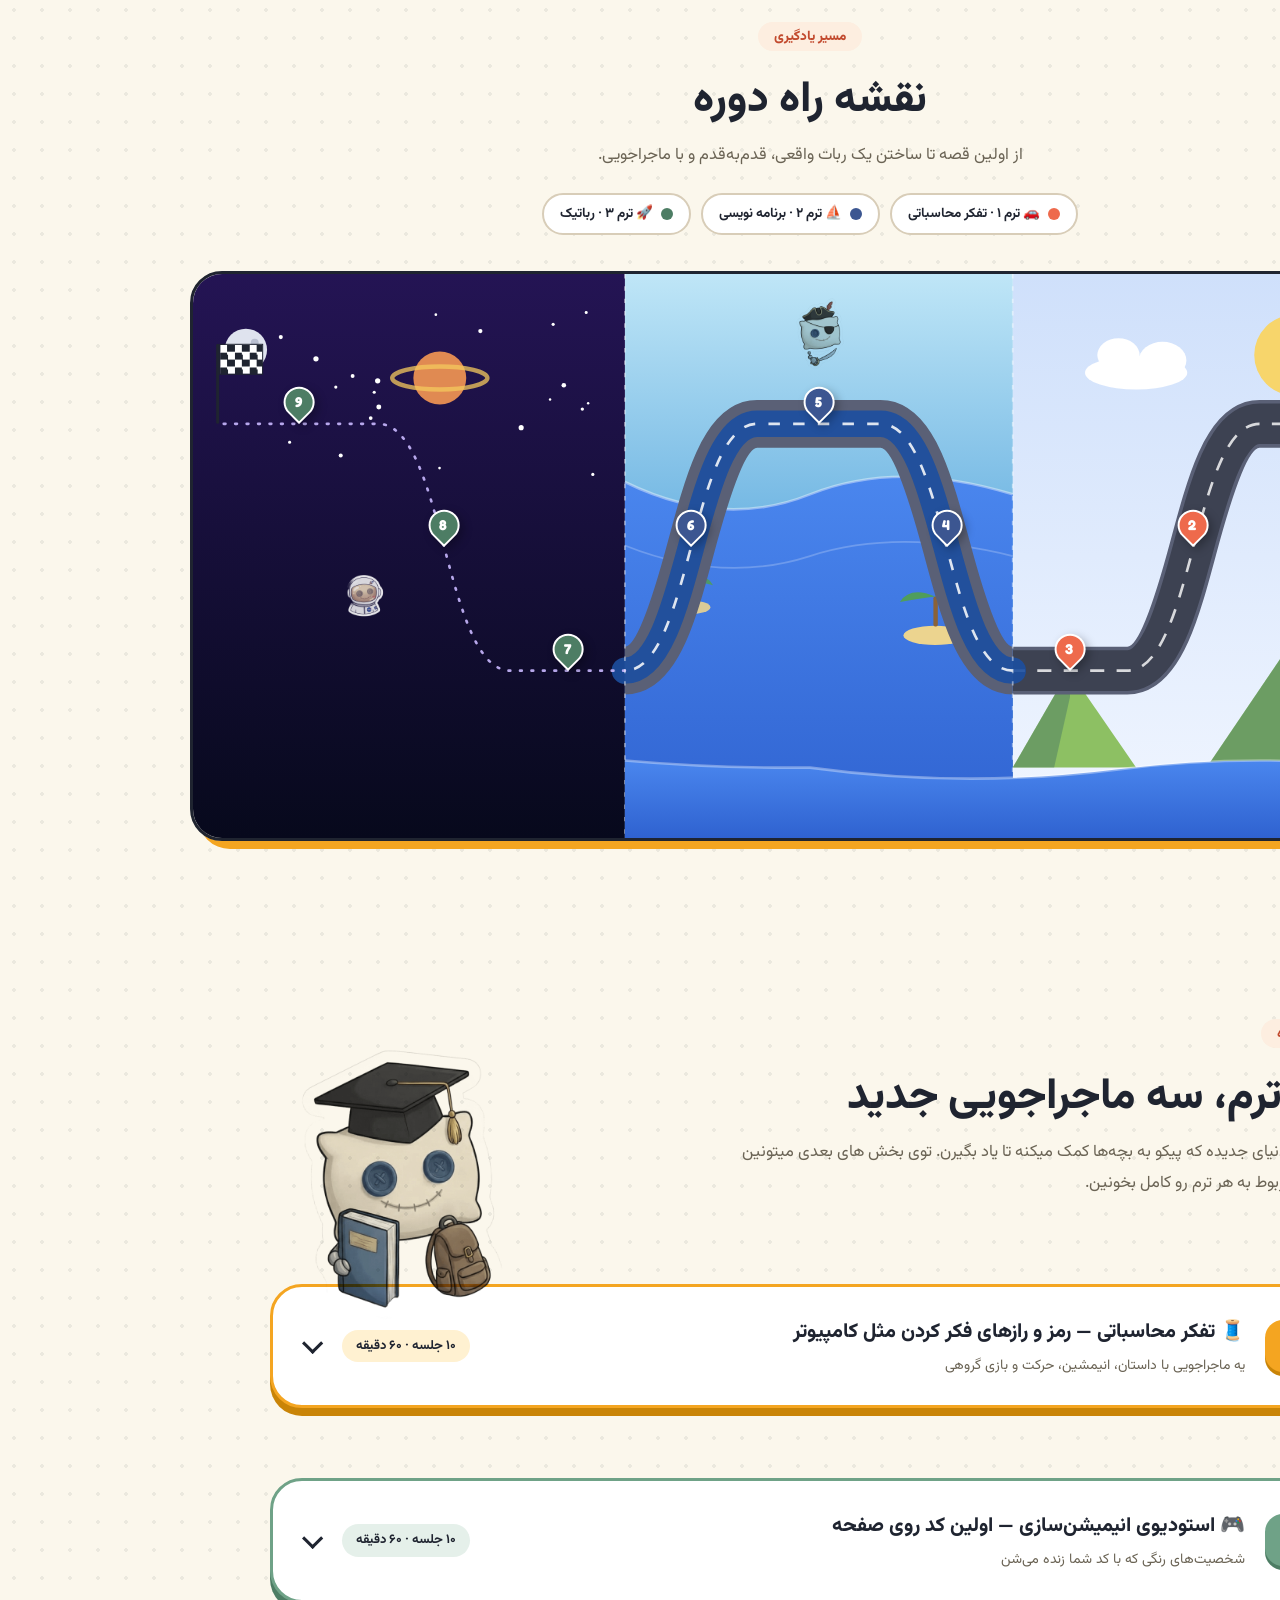
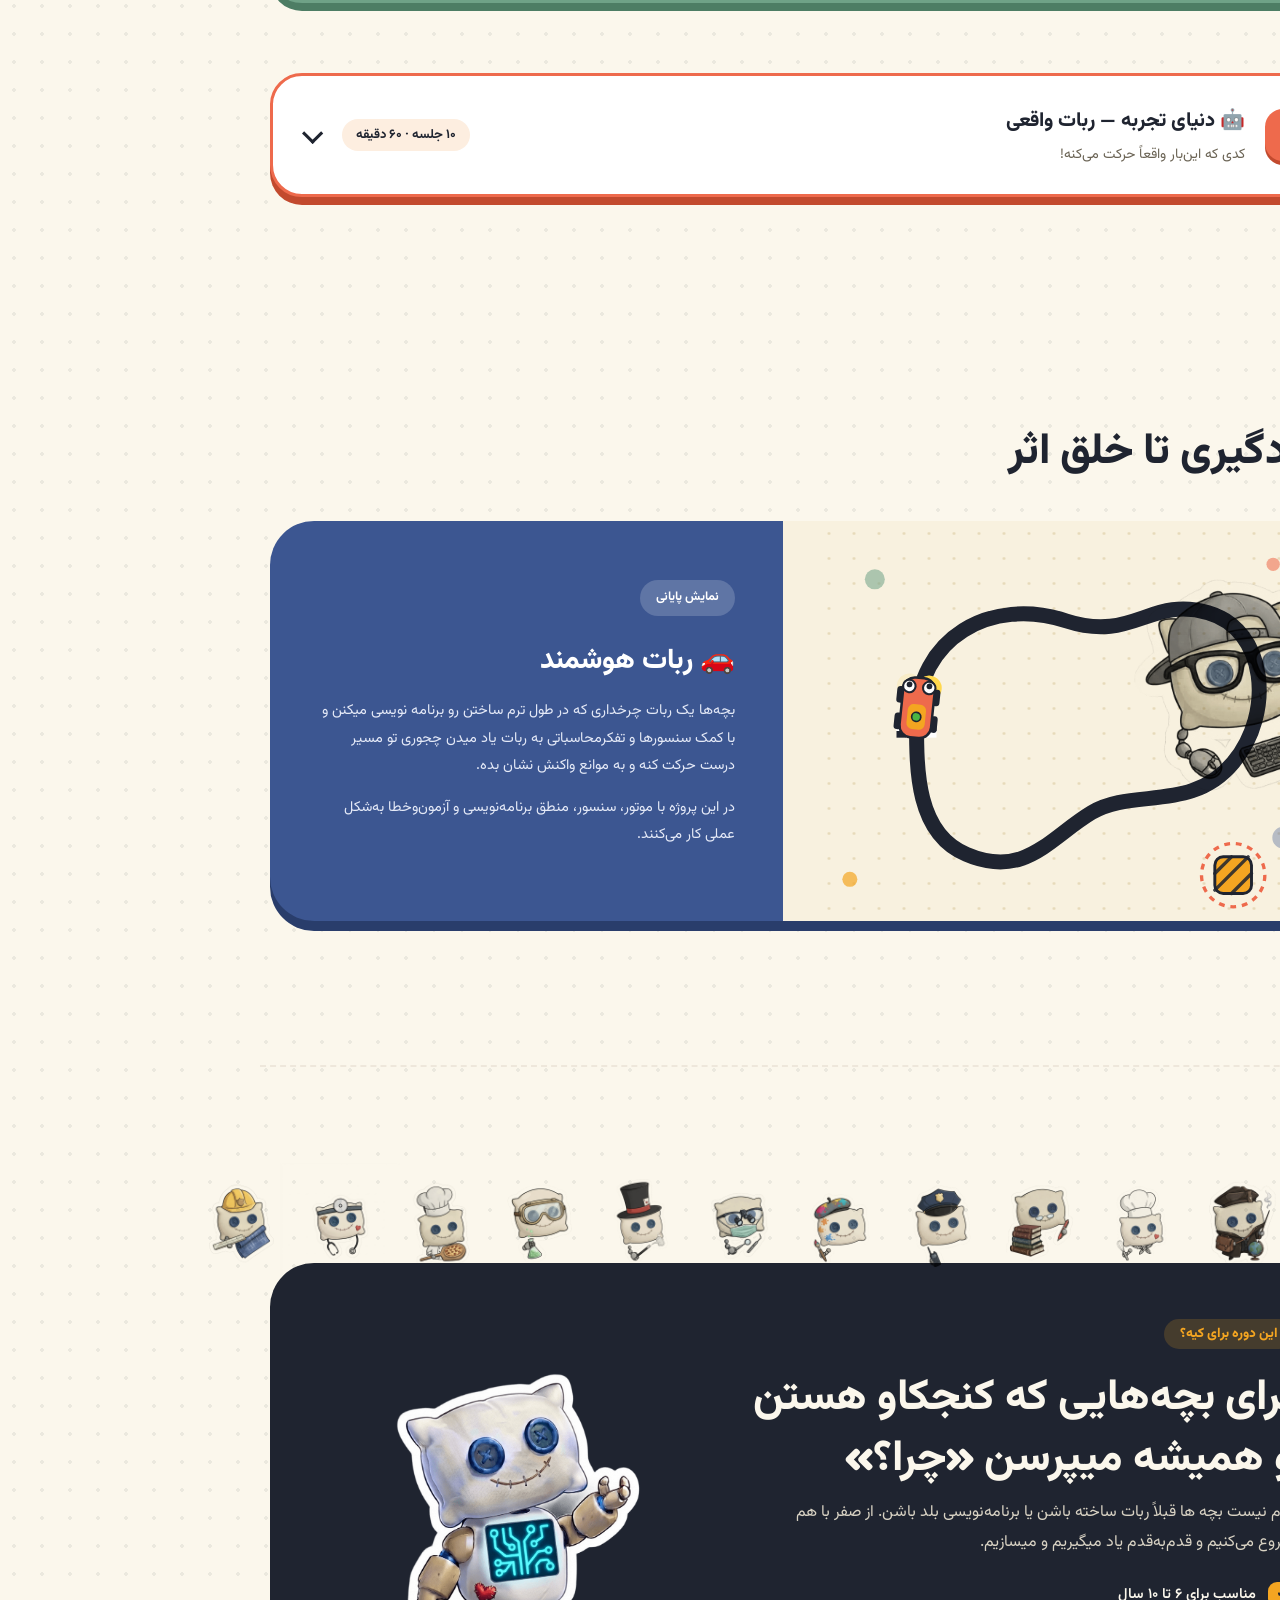
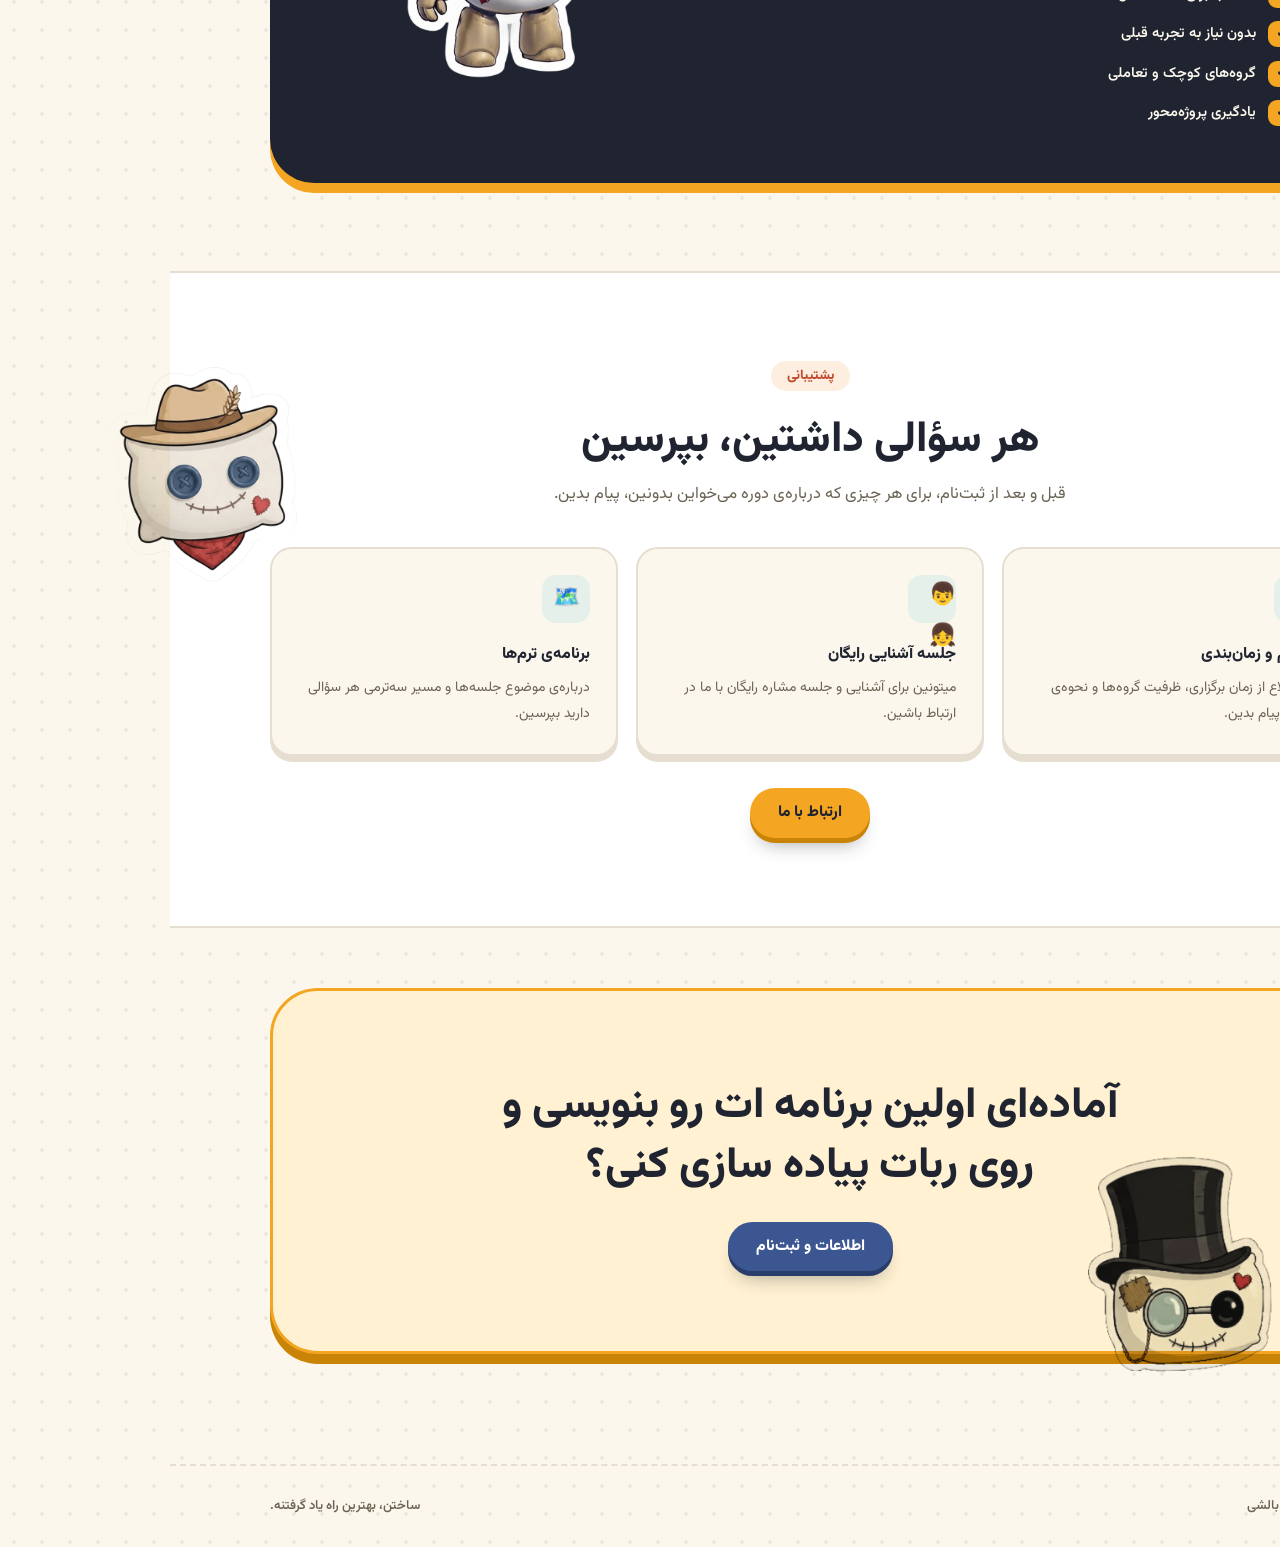
==== commit 7b18c594: "add analytics" ====
--- a/index.html
+++ b/index.html
@@ -1,5 +1,14 @@
 <!DOCTYPE html>
 <html lang="fa" dir="rtl">
+  <!-- Google tag (gtag.js) -->
+<script async src="https://www.googletagmanager.com/gtag/js?id=G-LQQ4ME4WLW"></script>
+<script>
+  window.dataLayer = window.dataLayer || [];
+  function gtag(){dataLayer.push(arguments);}
+  gtag('js', new Date());
+
+  gtag('config', 'G-LQQ4ME4WLW');
+</script>
 <head>
 <meta charset="UTF-8">
 <meta name="viewport" content="width=device-width, initial-scale=1.0">
--- a/style.css
+++ b/style.css
@@ -673,6 +673,23 @@
   .rm-rider span,.rm-stop.active .rm-pin,.rm-panel.swap{animation:none}
 }
 
+/* ---------- 12. INSTRUCTOR ----------
+.instructor{background:var(--panel);border-block:2px solid var(--line);position:relative}
+.instructor-grid{display:grid;grid-template-columns:.6fr 1.4fr;gap:44px;align-items:center;margin-top:36px}
+.avatar{
+  width:100%;aspect-ratio:1/1;border-radius:var(--radius-lg);background:var(--indigo);
+  border:4px solid var(--ink);box-shadow:8px 8px 0 var(--marigold);
+  display:grid;place-items:center;font-size:64px;color:var(--paper);
+  transition:transform .3s var(--ease);
+}
+.avatar:hover{transform:rotate(-3deg) scale(1.03)}
+.instructor-bio p{color:var(--muted);font-size:15px;margin-bottom:14px;max-width:620px}
+.instructor-name{font-size:24px;font-weight:800;margin-bottom:4px}
+.instructor-role{color:var(--coral-deep);font-weight:700;font-size:14.5px;margin-bottom:18px}
+:root[data-theme="dark"] .instructor-role{color:var(--coral)}
+.cred-row{display:flex;flex-wrap:wrap;gap:10px;margin-top:18px}
+.cred-chip{background:var(--indigo-soft);border-radius:999px;padding:8px 16px;font-size:13.5px;font-weight:700;transition:transform .2s var(--ease)}
+.cred-chip:hover{transform:translateY(-3px) rotate(-2deg)} */
 /* ---------- 12. INSTRUCTOR ---------- */
 .instructor{background:var(--panel);border-block:2px solid var(--line);position:relative}
 .instructor-grid{display:grid;grid-template-columns:.6fr 1.4fr;gap:44px;align-items:center;margin-top:36px}
@@ -683,6 +700,7 @@
   transition:transform .3s var(--ease);
 }
 .avatar:hover{transform:rotate(-3deg) scale(1.03)}
+.avatar img{width:100%;height:100%;object-fit:cover;border-radius:calc(var(--radius-lg) - 4px)}
 .instructor-bio p{color:var(--muted);font-size:15px;margin-bottom:14px;max-width:620px}
 .instructor-name{font-size:24px;font-weight:800;margin-bottom:4px}
 .instructor-role{color:var(--coral-deep);font-weight:700;font-size:14.5px;margin-bottom:18px}
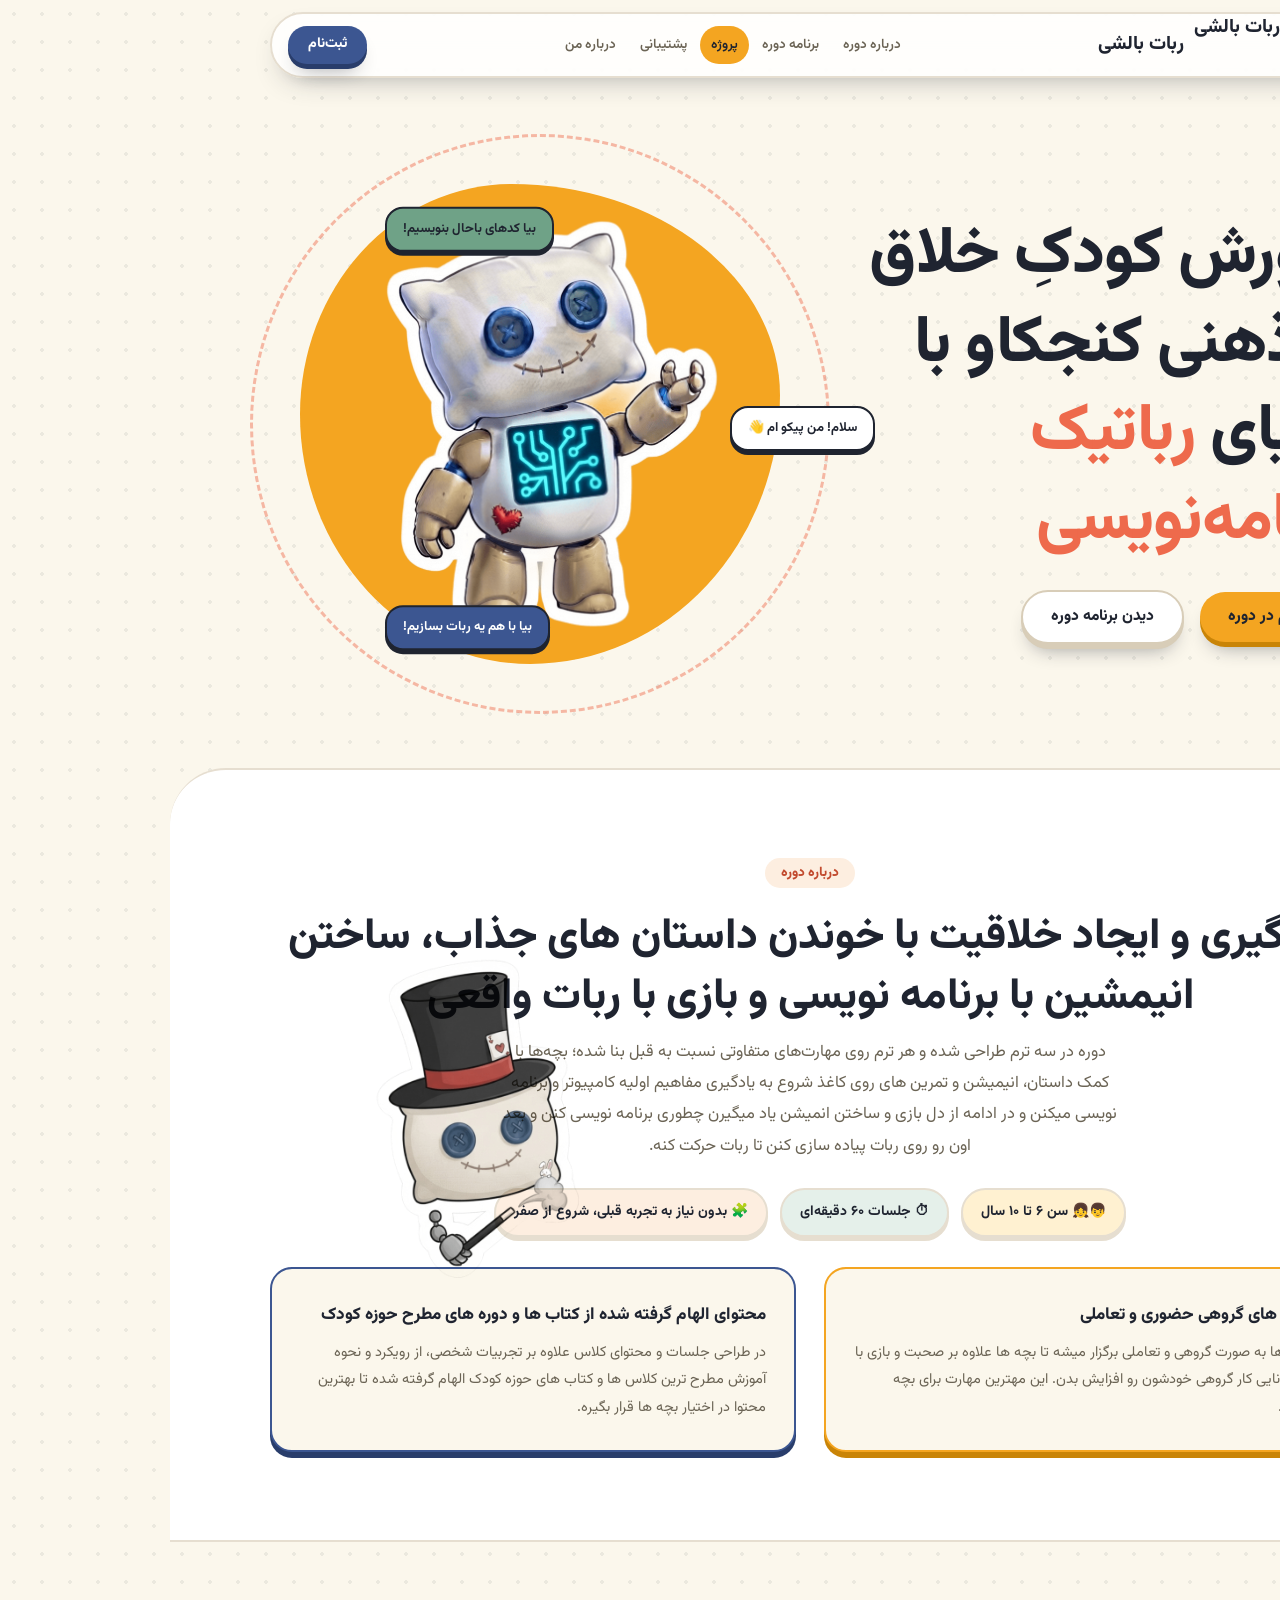
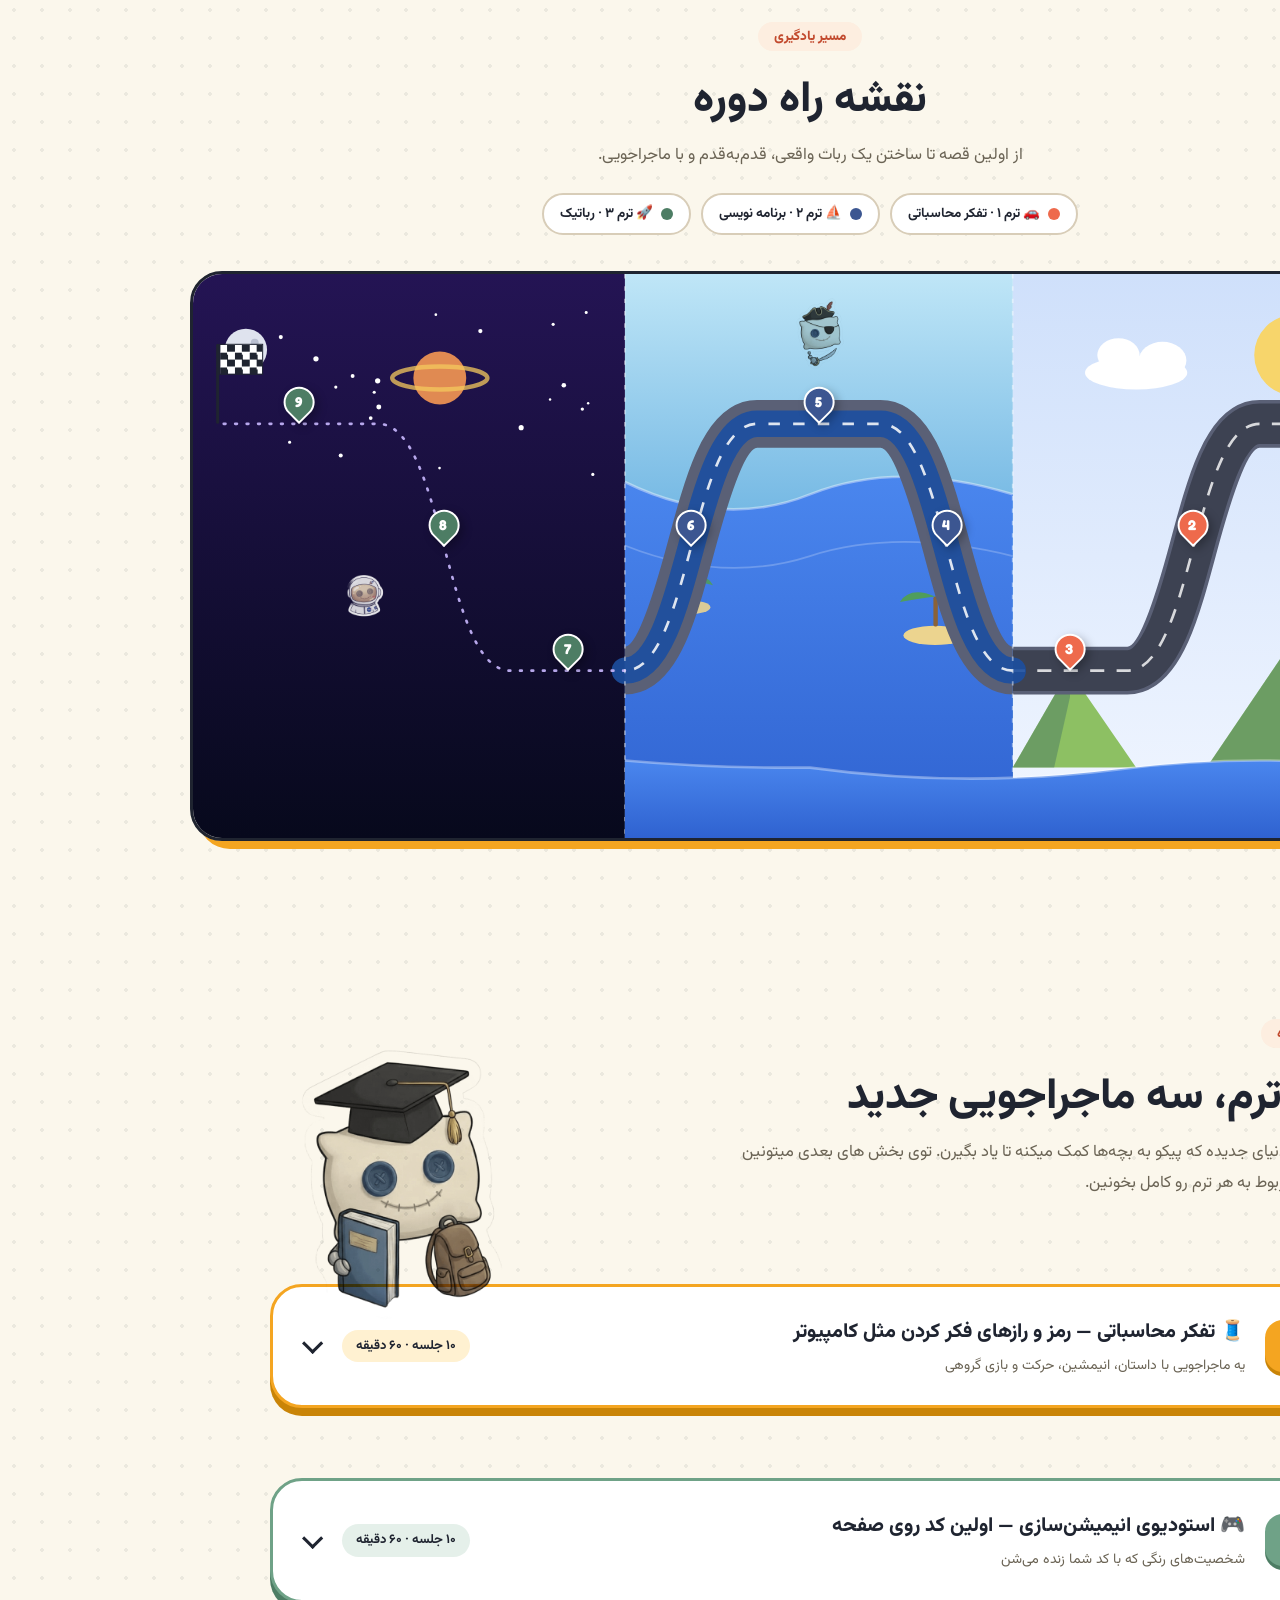
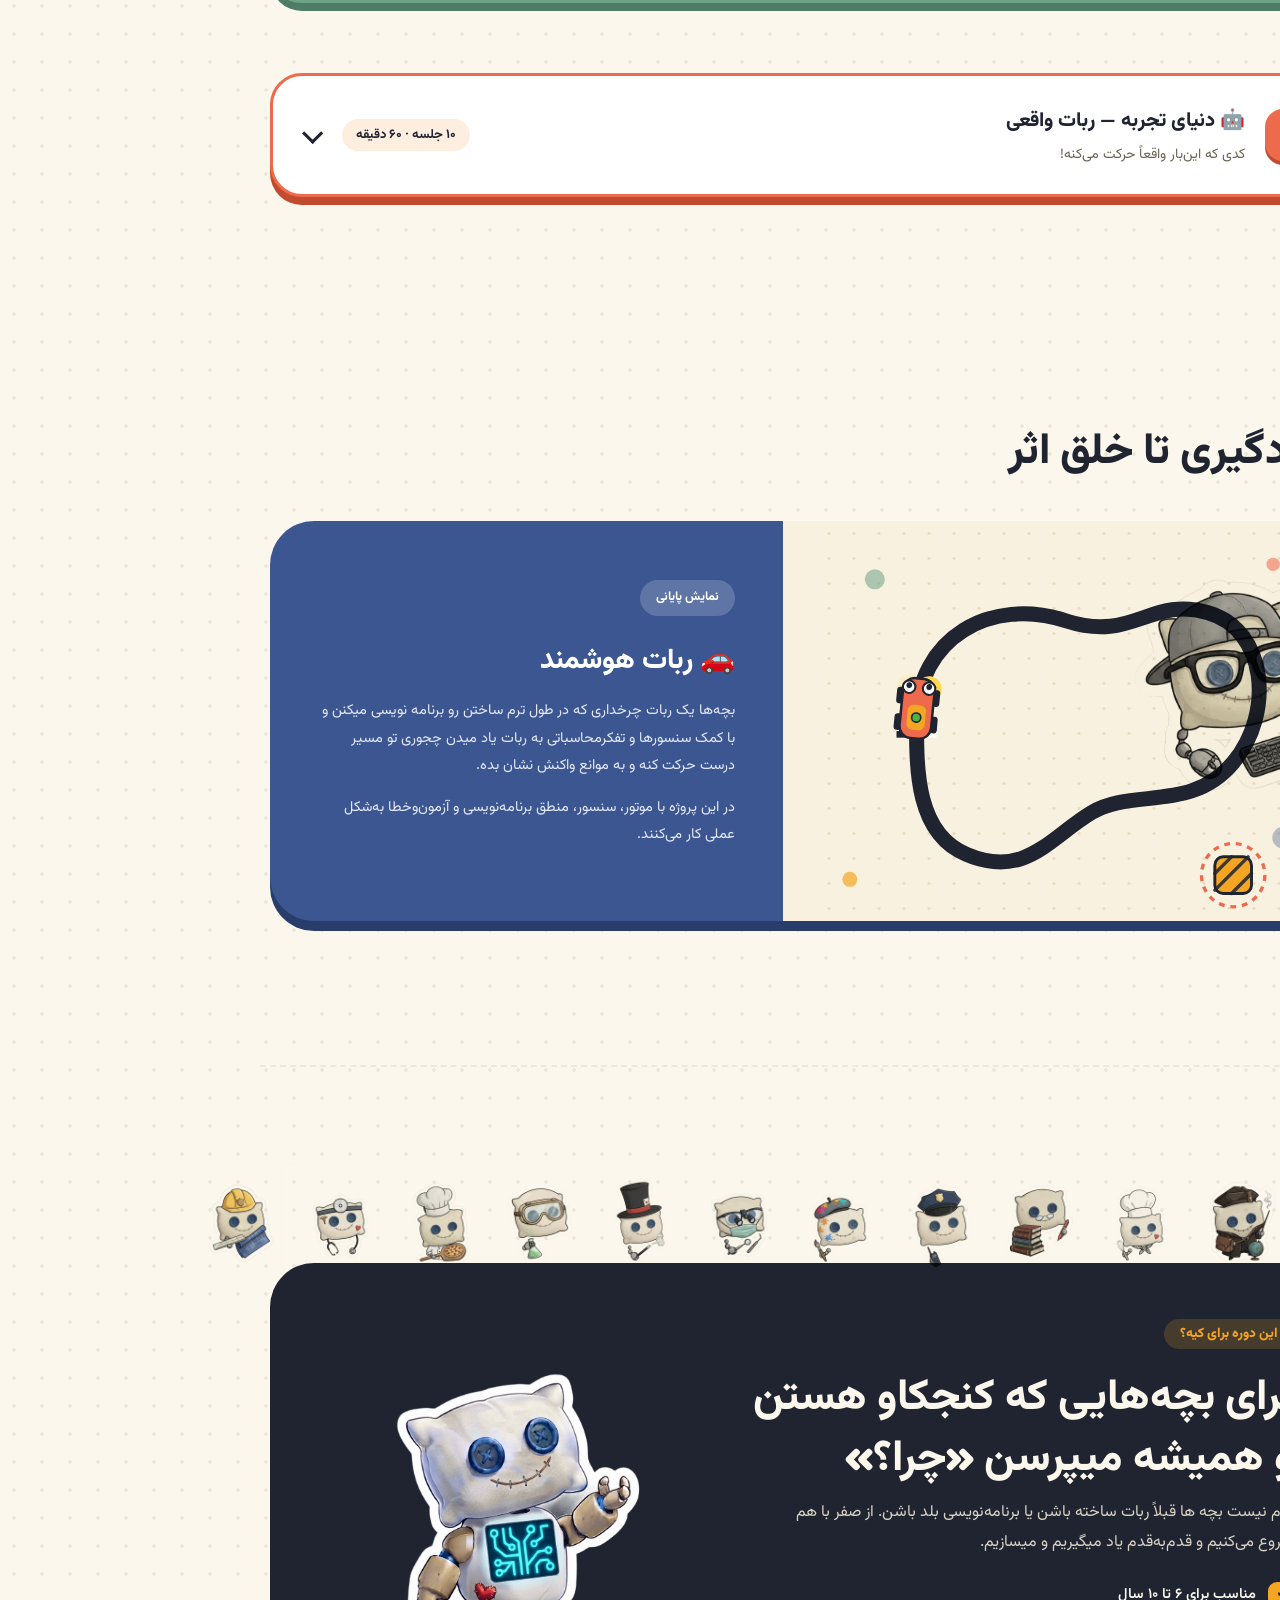
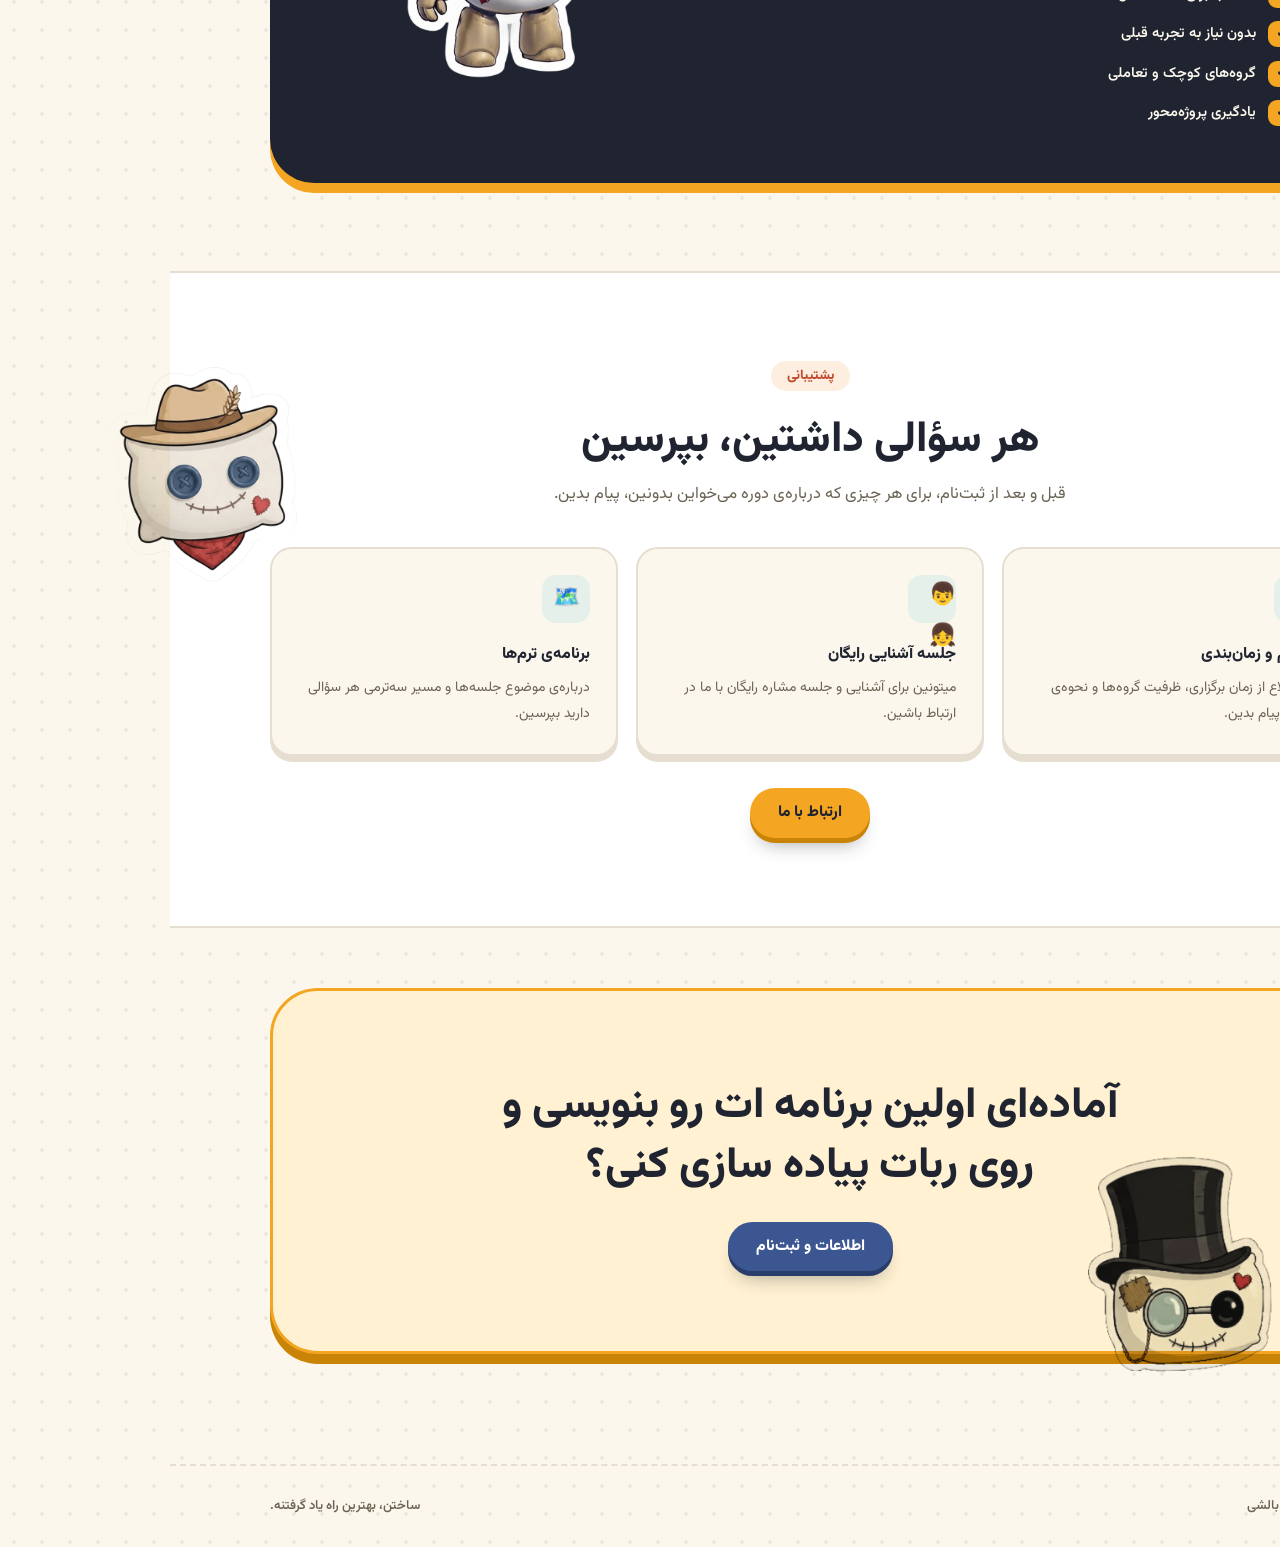
==== commit 0f3f6f17: "add logo, make respansive better" ====
--- a/index.html
+++ b/index.html
@@ -30,7 +30,11 @@
 
 <header>
   <div class="wrap nav">
-    <a href="#" class="brand"><span class="brand-mark"></span>ربات بالشی</a>
+    <a href="#" class="brand"><img src="assets/logo.png" alt="لوگو ربات بالشی" style="height: 70px; width: auto; vertical-align: middle;">ربات بالشی</a>
+    <div class="nav-quick">
+      <a href="#curriculum" data-i18n="nav_curriculum">برنامه دوره</a>
+      <a href="instructor.html" data-i18n="nav_instructor">درباره من</a>
+    </div>
     <nav class="nav-links" id="navLinks">
       <a href="#about" data-i18n="nav_about">درباره دوره</a>
       <a href="#curriculum" data-i18n="nav_curriculum">برنامه دوره</a>
--- a/style.css
+++ b/style.css
@@ -139,6 +139,9 @@
 .nav.menu-open .menu-btn i:nth-child(1){transform:translateY(5px) rotate(45deg)}
 .nav.menu-open .menu-btn i:nth-child(2){opacity:0}
 .nav.menu-open .menu-btn i:nth-child(3){transform:translateY(-5px) rotate(-45deg)}
+/* nav-quick: the 2 links kept visible on mobile instead of being hidden behind the menu.
+   Hidden on desktop because .nav-links already shows every link there. */
+.nav-quick{display:none}
 @media (max-width:1080px){
   .nav-links{
     display:flex;position:absolute;top:calc(100% + 10px);inset-inline:14px;flex-direction:column;gap:2px;
@@ -148,7 +151,18 @@
   }
   .nav-links a{padding:10px 14px;text-align:center}
   .nav.menu-open .nav-links{opacity:1;visibility:visible;translate:0 0}
-  .menu-btn{display:grid}
+  /* the logo now opens/closes this menu, so the separate hamburger button is no longer needed */
+  .menu-btn{display:none}
+  /* برنامه دوره (2nd link) و درباره من (5th link) توی نوار همیشه دیده می‌شن، پس نسخه‌شون
+     داخل پنل کشویی تکراریه و مخفی می‌مونه؛ بقیه (درباره دوره، نمونه پروژه، پشتیبانی) همونجا می‌مونن. */
+  .nav-links a:nth-child(2),
+  .nav-links a:nth-child(5){display:none}
+  .nav-quick{
+    display:flex;gap:2px;font-size:12.5px;font-weight:700;color:var(--muted);white-space:nowrap;
+  }
+  .nav-quick a{padding:6px 9px;border-radius:999px;transition:background-color .2s,color .2s}
+  .nav-quick a:hover{background:var(--marigold-soft);color:var(--ink)}
+  .brand{cursor:pointer}
 }
 
 /* ---------- 4. BUTTONS (chunky, press-down) ---------- */
@@ -773,6 +787,7 @@
   .hero-art::before{inset:auto;width:200px;height:200px;top:auto;bottom:0;left:0;right:0;margin-inline:auto}
   .art-blob{position:absolute;width:170px;height:170px;top:auto;bottom:10px;left:0;right:0;margin-inline:auto}
   .speech-1,.speech-2,.speech-3{position:static;animation:none;transform:none;margin:0;white-space:normal;max-width:220px}
+  .speech-2,.speech-3{display:none}
   .hero-art .robot-head-img{position:absolute;bottom:0;left:0;right:0;margin-inline:auto;max-width:170px;z-index:2}
   .about-grid,.audience-box,.project-box,.instructor-grid{display:block}
   .about-grid > *,.project-box > *,.instructor-grid > *{margin-top:24px}
@@ -803,10 +818,12 @@
 }
 @media (max-width:520px){
   .brand{font-size:0;gap:0}         /* keep the logo mark, hide the name on tiny screens */
-  .nav{gap:8px;padding-inline:10px}
+  .nav{gap:6px;padding-inline:10px}
   .nav-right,.switcher{gap:6px}
   .nav-cta{padding:8px 14px;font-size:13px}
   .lang-btn{padding:5px 8px}
+  .nav-quick{font-size:11.5px;gap:0}
+  .nav-quick a{padding:6px 7px}
 }
 
 /* جایگزین ساده‌ی بخش گالری (کامنت‌شده): یه خط ظریف که بخش پروژه رو از بخش مخاطب جدا نگه می‌داره */
